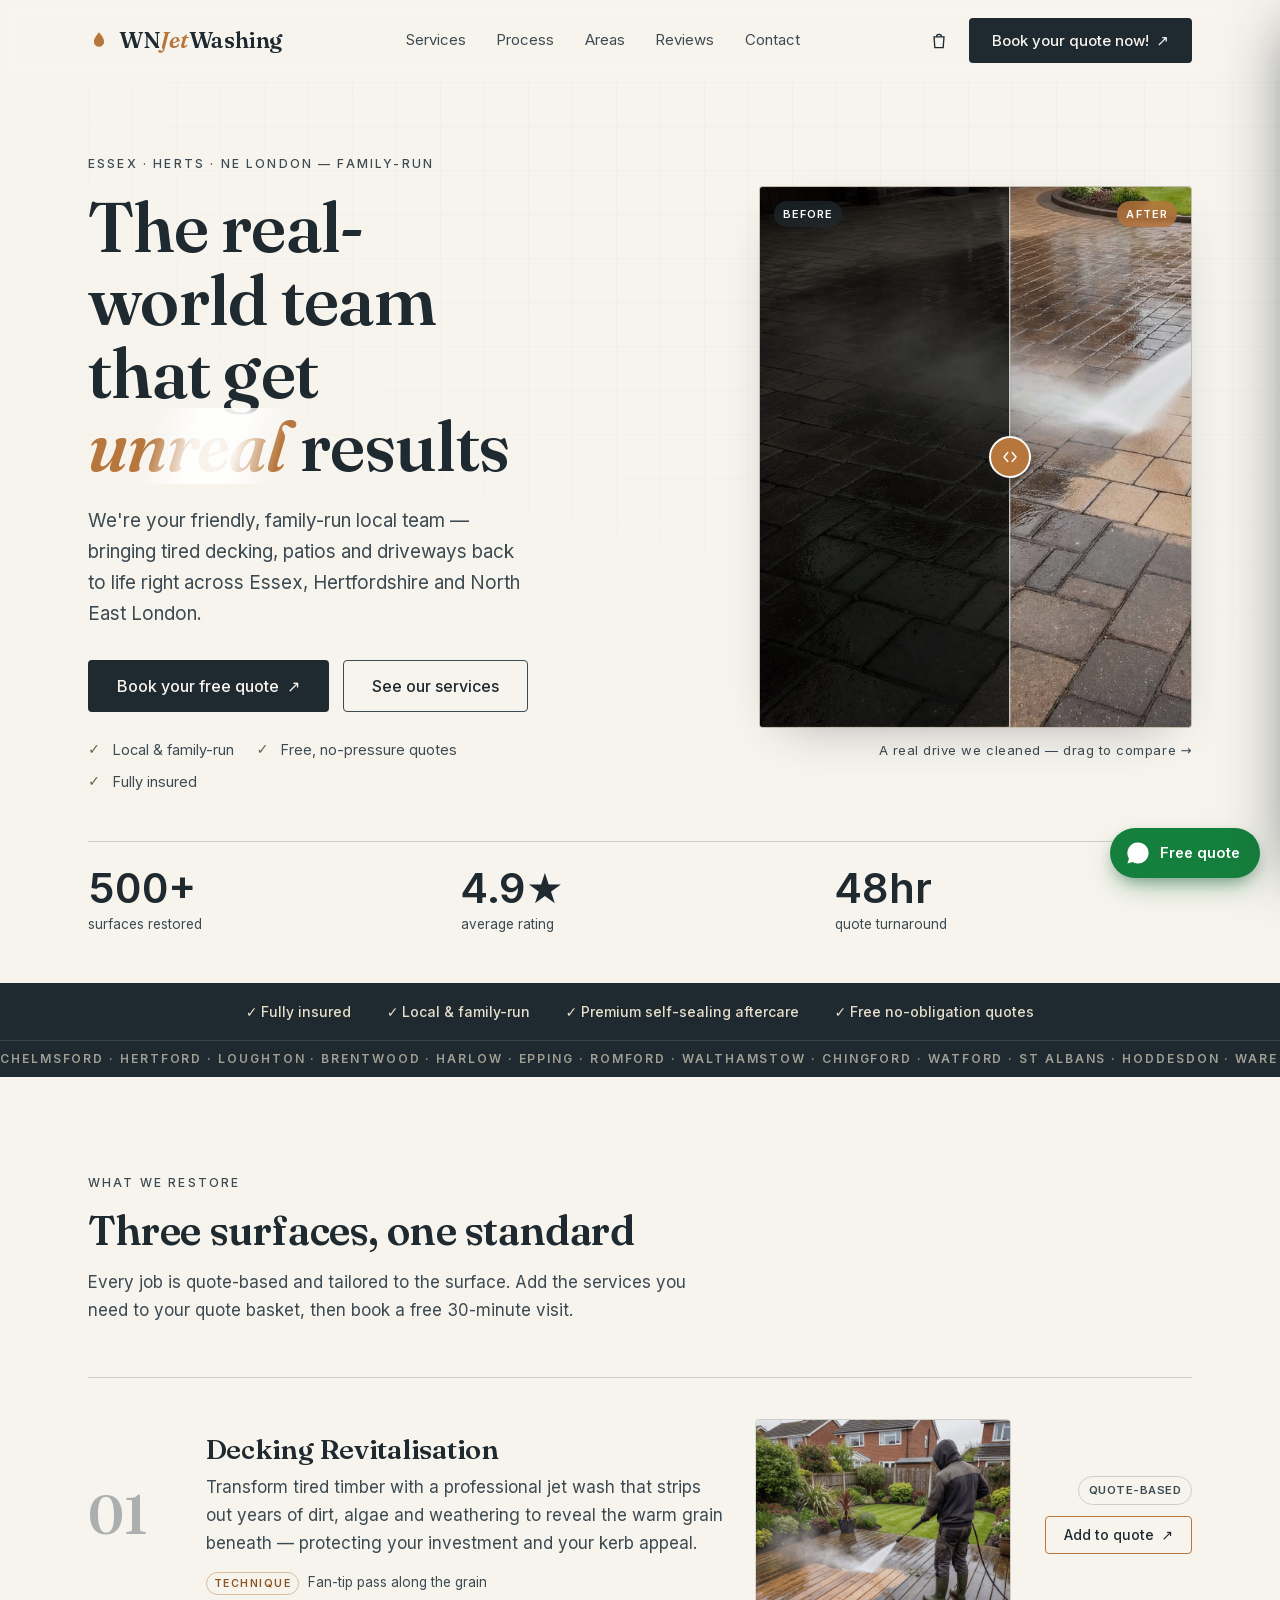
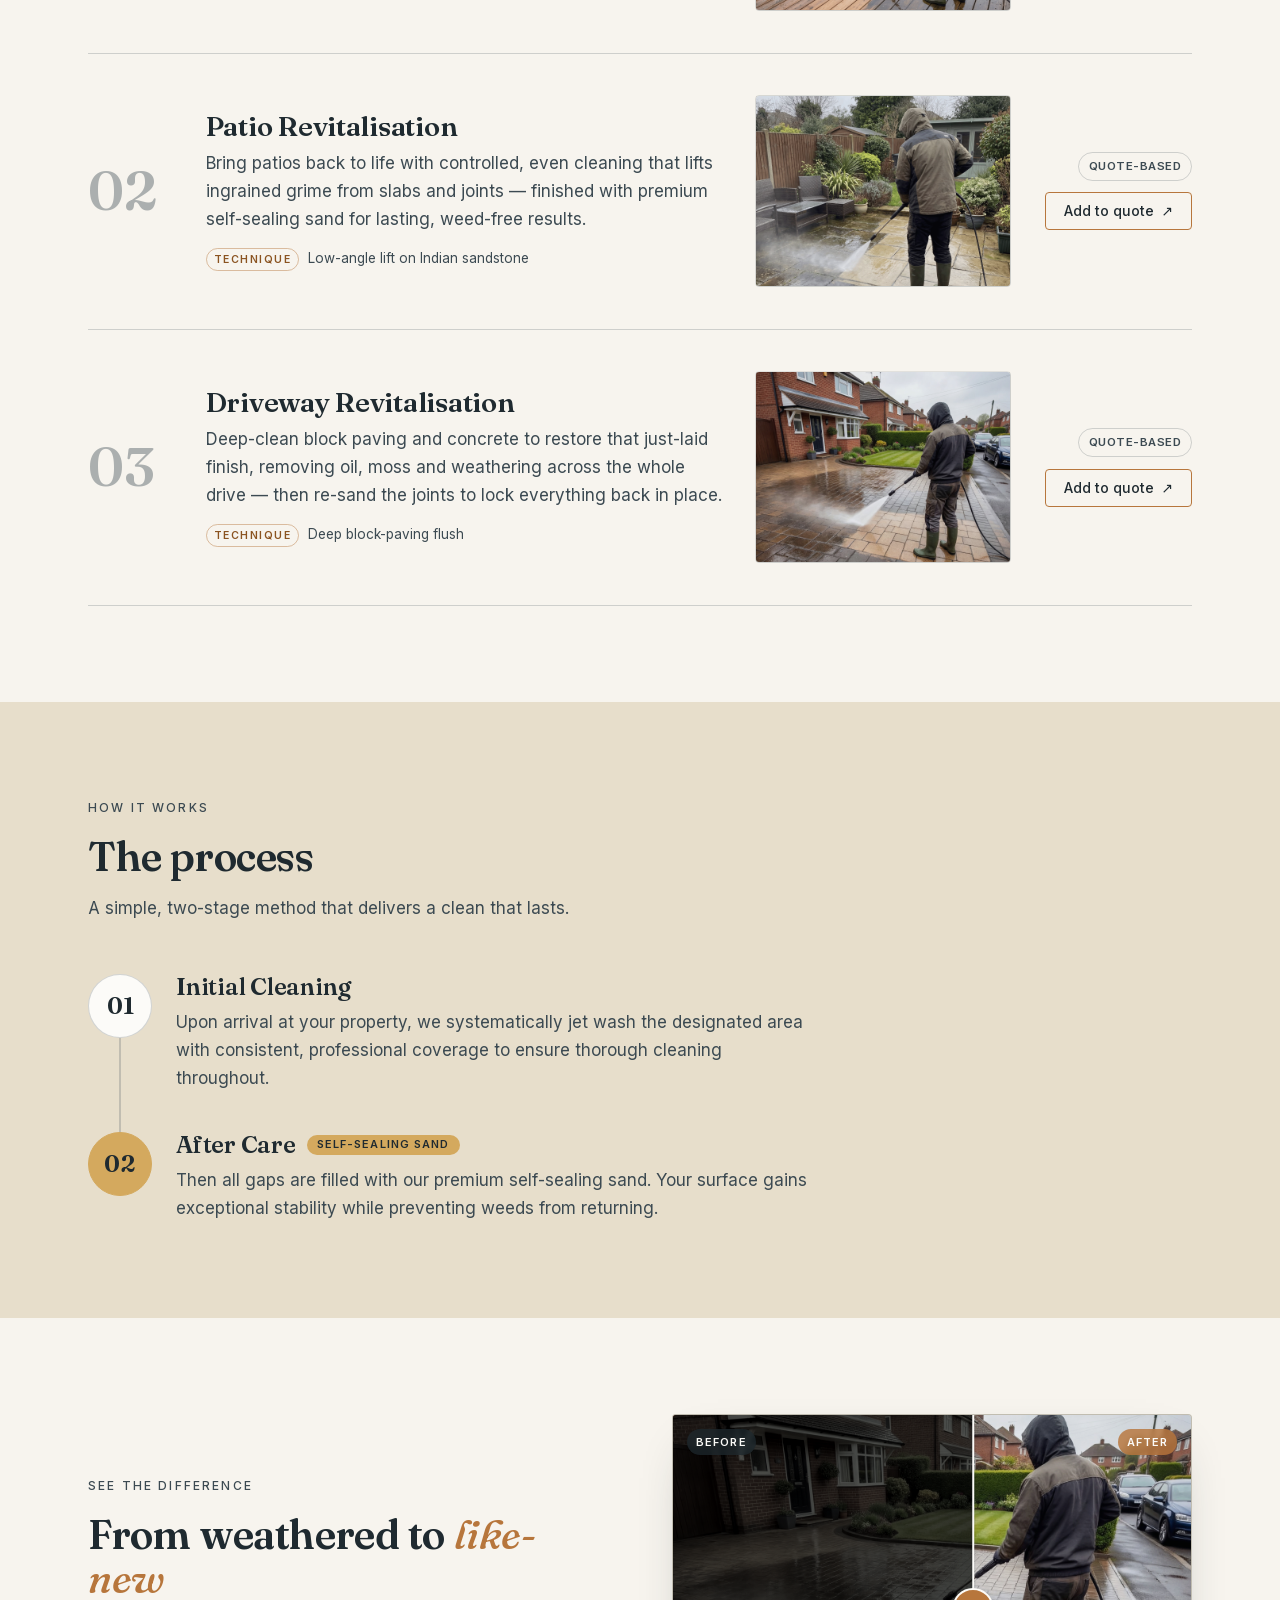
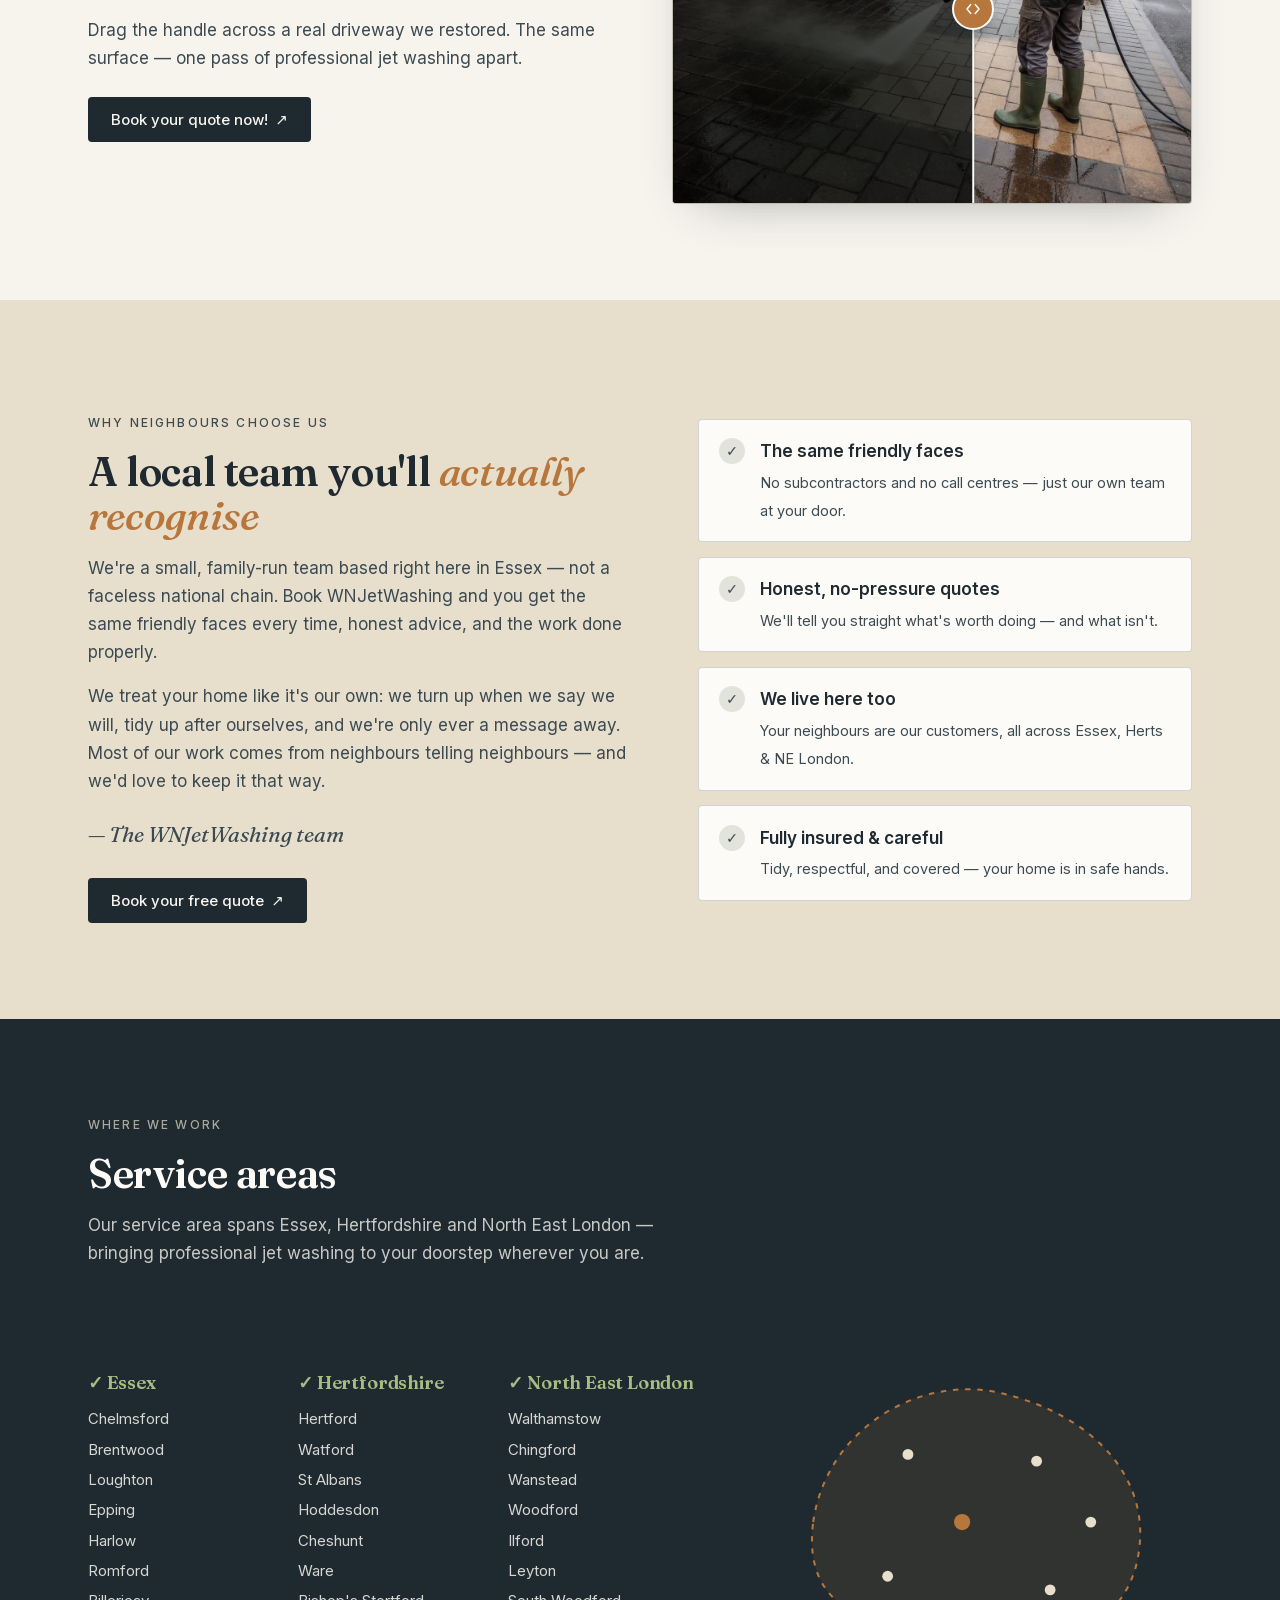
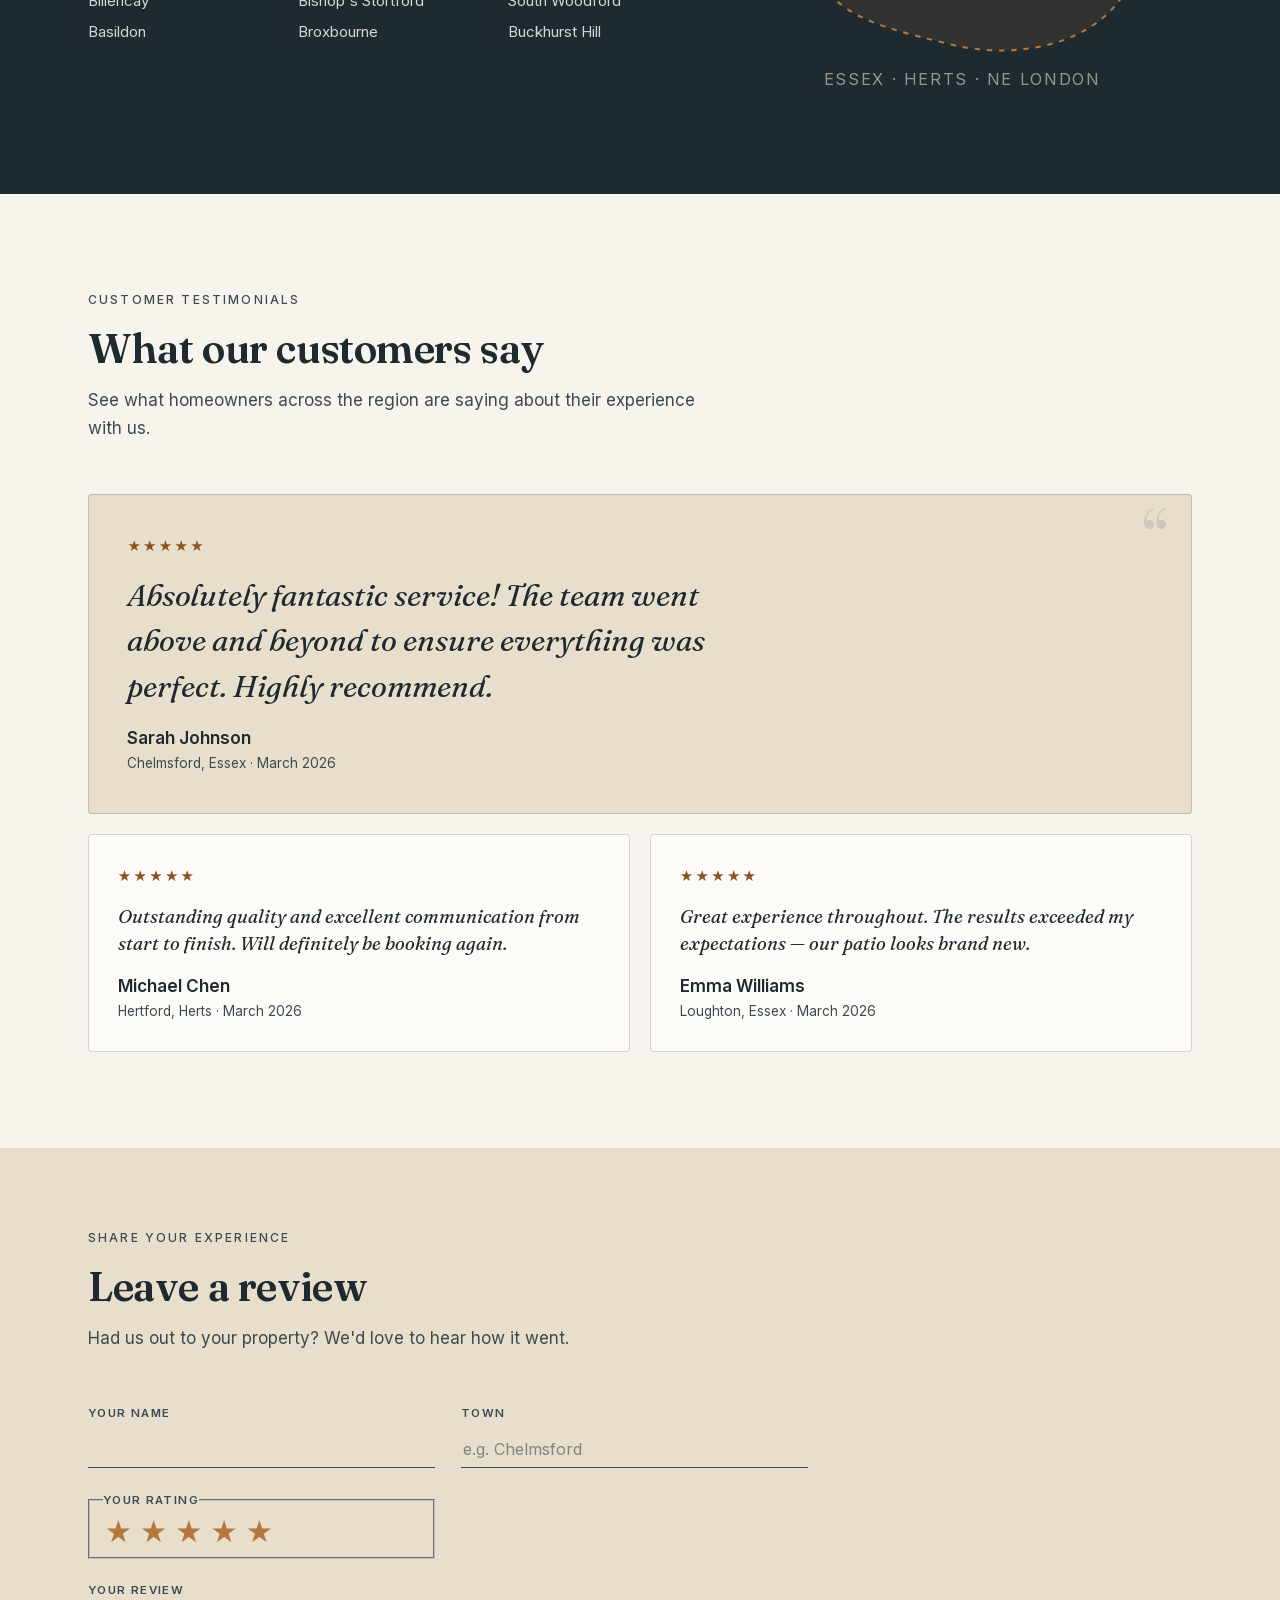
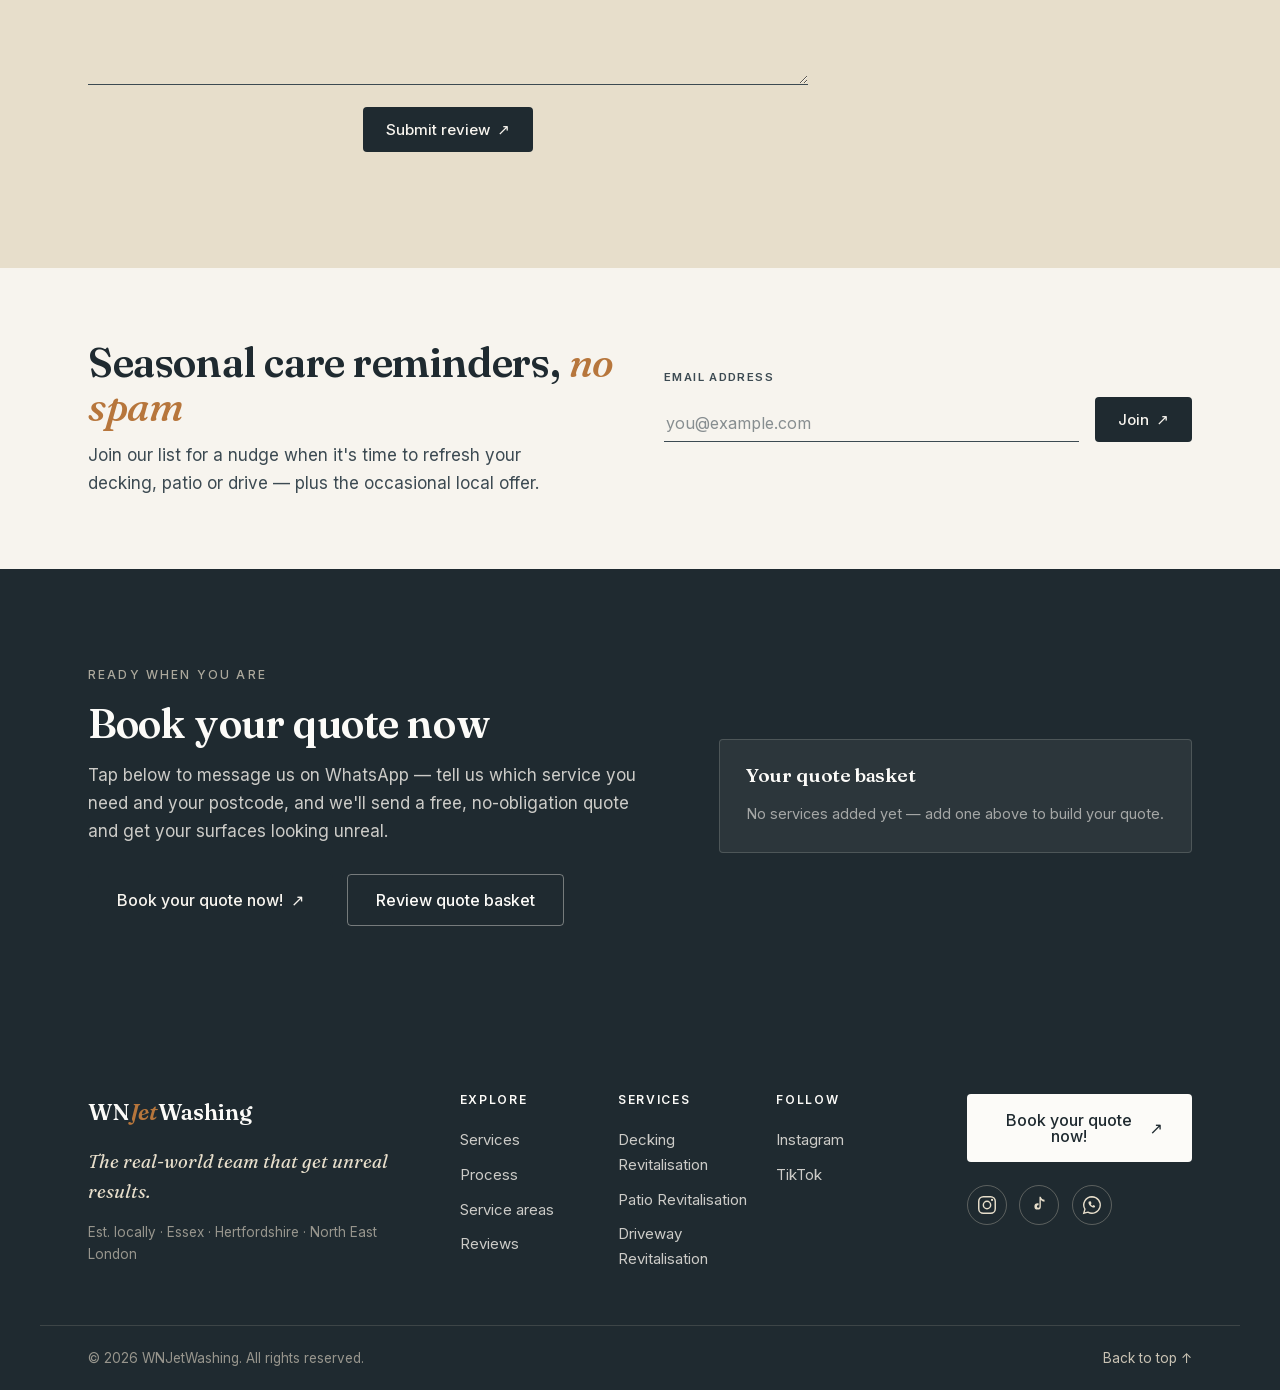
==== index.html @ c09e7b54 "WNJetWashing website — initial deploy Standalone static site: WhatsApp booking, real-photo before/af" ====
<!DOCTYPE html>
<html lang="en-GB">
<head>
  <meta charset="UTF-8" />
  <meta name="viewport" content="width=device-width, initial-scale=1" />
  <title>WNJetWashing — Professional Jet Washing in Essex, Herts &amp; NE London</title>
  <meta name="description" content="WNJetWashing — the real-world team that get unreal results. Professional decking, patio and driveway jet washing across Essex, Hertfordshire and North East London. Free quotes, fully insured." />
  <meta name="theme-color" content="#1F2A30" />
  <link rel="icon" href="assets/img/favicon.svg" type="image/svg+xml" />
  <link rel="icon" href="assets/img/favicon-32.png" sizes="32x32" type="image/png" />
  <link rel="apple-touch-icon" href="assets/img/apple-touch-icon.png" />
  <link rel="canonical" href="https://wnjetwashing.co.uk/" />

  <!-- Open Graph / sharing -->
  <meta property="og:type" content="business.business" />
  <meta property="og:title" content="WNJetWashing — Professional Jet Washing" />
  <meta property="og:description" content="The real-world team that get unreal results. Decking, patio &amp; driveway revitalisation across Essex, Herts &amp; NE London." />
  <meta property="og:locale" content="en_GB" />
  <meta property="og:url" content="https://wnjetwashing.co.uk/" />
  <meta property="og:image" content="https://wnjetwashing.co.uk/assets/img/og-cover.jpg" />
  <meta property="og:image:width" content="1200" />
  <meta property="og:image:height" content="630" />
  <meta name="twitter:card" content="summary_large_image" />
  <meta name="twitter:title" content="WNJetWashing — Professional Jet Washing" />
  <meta name="twitter:description" content="Decking, patio &amp; driveway revitalisation across Essex, Herts &amp; NE London. Free quotes, family-run." />
  <meta name="twitter:image" content="https://wnjetwashing.co.uk/assets/img/og-cover.jpg" />

  <!-- Fonts (self-hosted, no third-party runtime dependency) -->
  <link rel="preload" href="assets/fonts/fraunces-normal-340-600.woff2" as="font" type="font/woff2" crossorigin />
  <link rel="preload" href="assets/fonts/inter-normal-400.woff2" as="font" type="font/woff2" crossorigin />
  <link rel="stylesheet" href="assets/css/fonts.css" />
  <link rel="stylesheet" href="assets/css/styles.css" />

  <!-- Local business structured data -->
  <script type="application/ld+json">
  {
    "@context": "https://schema.org",
    "@type": "HomeAndConstructionBusiness",
    "name": "WNJetWashing",
    "description": "Family-run decking, patio and driveway jet washing across Essex, Hertfordshire and North East London.",
    "url": "https://wnjetwashing.co.uk/",
    "image": "https://wnjetwashing.co.uk/assets/img/og-cover.jpg",
    "telephone": "+447926999623",
    "priceRange": "Free quotes",
    "areaServed": ["Essex", "Hertfordshire", "North East London"],
    "slogan": "The real-world team that get unreal results.",
    "sameAs": [
      "https://www.instagram.com/wnjetwashing/",
      "https://www.tiktok.com/@wnjetwashing"
    ],
    "aggregateRating": { "@type": "AggregateRating", "ratingValue": "4.9", "reviewCount": "127" }
  }
  </script>
</head>
<body>
  <a class="skip-link" href="#main">Skip to content</a>

  <!-- ============================ MASTHEAD ============================ -->
  <header class="masthead" id="masthead" data-masthead>
    <div class="masthead__inner">
      <a class="wordmark" href="#top" aria-label="WNJetWashing home">
        <span class="wordmark__icon" aria-hidden="true">
          <svg viewBox="0 0 24 24" width="22" height="22"><path d="M12 2.5c3.2 4 5.6 7 5.6 10.2A5.6 5.6 0 0 1 6.4 12.7C6.4 9.5 8.8 6.5 12 2.5Z"/></svg>
        </span>
        <span class="wordmark__text">WN<em>Jet</em>Washing</span>
      </a>

      <nav class="masthead__nav" aria-label="Primary">
        <a href="#services">Services</a>
        <a href="#process">Process</a>
        <a href="#areas">Areas</a>
        <a href="#reviews">Reviews</a>
        <a href="#contact">Contact</a>
      </nav>

      <div class="masthead__actions">
        <button class="basket-btn" data-open-basket aria-label="Open quote basket" aria-haspopup="dialog">
          <svg viewBox="0 0 24 24" width="20" height="20" aria-hidden="true"><path d="M6 7h12l-1 13H7L6 7Z" fill="none" stroke="currentColor" stroke-width="1.6"/><path d="M9 7a3 3 0 0 1 6 0" fill="none" stroke="currentColor" stroke-width="1.6"/></svg>
          <span class="basket-btn__count" data-basket-count hidden>0</span>
        </button>
        <button class="btn btn--primary masthead__cta" data-book>Book your quote now! <span aria-hidden="true">↗</span></button>
        <button class="masthead__burger" data-burger aria-label="Toggle menu" aria-expanded="false">
          <span></span><span></span><span></span>
        </button>
      </div>
    </div>
    <div class="masthead__mobile" data-mobile-menu hidden>
      <a href="#services">Services</a>
      <a href="#process">Process</a>
      <a href="#areas">Areas</a>
      <a href="#reviews">Reviews</a>
      <a href="#contact">Contact</a>
      <button class="btn btn--primary" data-book>Book your quote now! <span aria-hidden="true">↗</span></button>
    </div>
  </header>

  <main id="main">
    <span id="top"></span>

    <!-- ============================ HERO ============================ -->
    <section class="hero" aria-labelledby="hero-h1">
      <div class="hero__grid-bg" aria-hidden="true"></div>
      <div class="container hero__inner">
        <div class="hero__copy">
          <p class="eyebrow">Essex · Herts · NE London — Family-run</p>
          <h1 class="hero__title" id="hero-h1">
            The real-world team<br />that get
            <span class="reveal-word" data-reveal-word role="img" aria-label="unreal">
              <span class="reveal-word__fill">unreal</span>
              <span class="reveal-word__streak" aria-hidden="true"></span>
            </span>
            results
          </h1>
          <p class="hero__lead">We're your friendly, family-run local team — bringing tired decking, patios and driveways back to life right across Essex, Hertfordshire and North East London.</p>
          <div class="hero__cta-row">
            <button class="btn btn--primary btn--lg" data-book>Book your free quote <span aria-hidden="true">↗</span></button>
            <button class="btn btn--ghost btn--lg" data-scroll="#services">See our services</button>
          </div>
          <ul class="ticks" aria-label="Why choose us">
            <li>Local &amp; family-run</li>
            <li>Free, no-pressure quotes</li>
            <li>Fully insured</li>
          </ul>
        </div>

        <!-- WOW DETAIL: draggable real-photo before/after of a drive we cleaned -->
        <div class="hero__specimen">
          <figure class="wipe wipe--photo wipe--hero" data-wipe aria-label="Before and after of a real driveway we jet washed — drag to compare">
            <div class="wipe__layer wipe__after">
              <picture>
                <source media="(max-width: 600px)" srcset="assets/img/brick-sm.jpg" />
                <img src="assets/img/brick.jpg" alt="Freshly jet-washed block-paving driveway, clean and bright" width="720" height="900" />
              </picture>
            </div>
            <div class="wipe__layer wipe__before" data-wipe-clip>
              <picture>
                <source media="(max-width: 600px)" srcset="assets/img/brick-sm.jpg" />
                <img src="assets/img/brick.jpg" alt="" aria-hidden="true" width="720" height="900" />
              </picture>
            </div>
            <span class="wipe__divider" data-wipe-divider aria-hidden="true"></span>
            <button class="wipe__handle" data-wipe-handle role="slider"
              aria-label="Drag to reveal the cleaned driveway" aria-valuemin="0" aria-valuemax="100" aria-valuenow="50" tabindex="0">
              <svg viewBox="0 0 24 24" width="18" height="18" aria-hidden="true"><path d="M9 6 4 12l5 6M15 6l5 6-5 6" fill="none" stroke="currentColor" stroke-width="2" stroke-linecap="round" stroke-linejoin="round"/></svg>
            </button>
            <span class="wipe__tag wipe__tag--before">Before</span>
            <span class="wipe__tag wipe__tag--after">After</span>
          </figure>
          <p class="hero__specimen-cap">A real drive we cleaned — drag to compare →</p>
        </div>
      </div>

      <!-- stat counters on a baseline rule -->
      <div class="container">
        <ul class="stats" data-stats>
          <li><span class="stats__num" data-count="500" data-suffix="+">0</span><span class="stats__label">surfaces restored</span></li>
          <li><span class="stats__num" data-count="4.9" data-decimals="1" data-suffix="★">0</span><span class="stats__label">average rating</span></li>
          <li><span class="stats__num" data-count="48" data-suffix="hr">0</span><span class="stats__label">quote turnaround</span></li>
        </ul>
      </div>

      <!-- the page's single ambient water motion -->
      <div class="droplets" aria-hidden="true"><i></i><i></i><i></i><i></i></div>
    </section>

    <!-- ============================ TRUST STRIP ============================ -->
    <section class="trust" aria-label="Credentials and coverage">
      <div class="container trust__ticks">
        <span>✓ Fully insured</span>
        <span>✓ Local &amp; family-run</span>
        <span>✓ Premium self-sealing aftercare</span>
        <span>✓ Free no-obligation quotes</span>
      </div>
      <div class="marquee" data-marquee aria-hidden="true">
        <div class="marquee__track">
          <span>Chelmsford · Hertford · Loughton · Brentwood · Harlow · Epping · Romford · Walthamstow · Chingford · Watford · St Albans · Hoddesdon · Ware · Cheshunt · Woodford · Ilford · </span>
          <span>Chelmsford · Hertford · Loughton · Brentwood · Harlow · Epping · Romford · Walthamstow · Chingford · Watford · St Albans · Hoddesdon · Ware · Cheshunt · Woodford · Ilford · </span>
        </div>
      </div>
    </section>

    <!-- ============================ SERVICES ============================ -->
    <section class="services" id="services" aria-labelledby="services-h2">
      <div class="container">
        <header class="section-head reveal" data-reveal>
          <p class="eyebrow">What we restore</p>
          <h2 class="section-title" id="services-h2">Three surfaces, one standard</h2>
          <p class="section-intro">Every job is quote-based and tailored to the surface. Add the services you need to your quote basket, then book a free 30-minute visit.</p>
        </header>

        <ul class="svc-list" data-svc-list>
          <li class="svc-row reveal" data-reveal data-service="decking">
            <div class="svc-row__index" aria-hidden="true">01</div>
            <div class="svc-row__body">
              <h3 class="svc-row__title">Decking Revitalisation</h3>
              <p class="svc-row__desc">Transform tired timber with a professional jet wash that strips out years of dirt, algae and weathering to reveal the warm grain beneath — protecting your investment and your kerb appeal.</p>
              <p class="svc-row__technique"><span>Technique</span> Fan-tip pass along the grain</p>
            </div>
            <div class="svc-row__media">
              <picture>
                <source media="(max-width: 600px)" srcset="assets/img/decking-sm.jpg" />
                <img src="assets/img/decking.jpg" alt="WNJetWashing cleaning a timber garden deck, water spray lifting grime to reveal clean wood" loading="lazy" width="1280" height="960" />
              </picture>
            </div>
            <div class="svc-row__action">
              <span class="pill">Quote-based</span>
              <button class="btn btn--add" data-add="Decking Revitalisation">Add to quote <span aria-hidden="true">↗</span></button>
            </div>
          </li>

          <li class="svc-row reveal" data-reveal data-service="patio">
            <div class="svc-row__index" aria-hidden="true">02</div>
            <div class="svc-row__body">
              <h3 class="svc-row__title">Patio Revitalisation</h3>
              <p class="svc-row__desc">Bring patios back to life with controlled, even cleaning that lifts ingrained grime from slabs and joints — finished with premium self-sealing sand for lasting, weed-free results.</p>
              <p class="svc-row__technique"><span>Technique</span> Low-angle lift on Indian sandstone</p>
            </div>
            <div class="svc-row__media">
              <picture>
                <source media="(max-width: 600px)" srcset="assets/img/patio-sm.jpg" />
                <img src="assets/img/patio.jpg" alt="WNJetWashing pressure washing a sandstone patio, a clean strip emerging beside the dirty stone" loading="lazy" width="1280" height="960" />
              </picture>
            </div>
            <div class="svc-row__action">
              <span class="pill">Quote-based</span>
              <button class="btn btn--add" data-add="Patio Revitalisation">Add to quote <span aria-hidden="true">↗</span></button>
            </div>
          </li>

          <li class="svc-row reveal" data-reveal data-service="driveway">
            <div class="svc-row__index" aria-hidden="true">03</div>
            <div class="svc-row__body">
              <h3 class="svc-row__title">Driveway Revitalisation</h3>
              <p class="svc-row__desc">Deep-clean block paving and concrete to restore that just-laid finish, removing oil, moss and weathering across the whole drive — then re-sand the joints to lock everything back in place.</p>
              <p class="svc-row__technique"><span>Technique</span> Deep block-paving flush</p>
            </div>
            <div class="svc-row__media">
              <picture>
                <source media="(max-width: 600px)" srcset="assets/img/driveway-sm.jpg" />
                <img src="assets/img/driveway.jpg" alt="WNJetWashing jet washing a block-paved driveway, a bright clean line appearing across the bricks" loading="lazy" width="1280" height="960" />
              </picture>
            </div>
            <div class="svc-row__action">
              <span class="pill">Quote-based</span>
              <button class="btn btn--add" data-add="Driveway Revitalisation">Add to quote <span aria-hidden="true">↗</span></button>
            </div>
          </li>
        </ul>
      </div>
    </section>

    <!-- ============================ PROCESS ============================ -->
    <section class="process" id="process" aria-labelledby="process-h2">
      <div class="container">
        <header class="section-head reveal" data-reveal>
          <p class="eyebrow">How it works</p>
          <h2 class="section-title" id="process-h2">The process</h2>
          <p class="section-intro">A simple, two-stage method that delivers a clean that lasts.</p>
        </header>
        <ol class="timeline" data-timeline>
          <li class="timeline__step reveal" data-reveal>
            <span class="timeline__index" aria-hidden="true">01</span>
            <div class="timeline__content">
              <h3>Initial Cleaning</h3>
              <p>Upon arrival at your property, we systematically jet wash the designated area with consistent, professional coverage to ensure thorough cleaning throughout.</p>
            </div>
          </li>
          <li class="timeline__step timeline__step--seal reveal" data-reveal>
            <span class="timeline__index" aria-hidden="true">02</span>
            <div class="timeline__content">
              <h3>After Care <span class="seal-badge">Self-sealing sand</span></h3>
              <p>Then all gaps are filled with our premium self-sealing sand. Your surface gains exceptional stability while preventing weeds from returning.</p>
            </div>
          </li>
          <span class="timeline__line" data-timeline-line aria-hidden="true"></span>
        </ol>
      </div>
    </section>

    <!-- ===================== BEFORE / AFTER FEATURE BAND ===================== -->
    <section class="feature" aria-labelledby="feature-h2">
      <div class="container feature__inner">
        <div class="feature__copy reveal" data-reveal>
          <p class="eyebrow">See the difference</p>
          <h2 class="section-title" id="feature-h2">From weathered to <em>like-new</em></h2>
          <p class="section-intro">Drag the handle across a real driveway we restored. The same surface — one pass of professional jet washing apart.</p>
          <button class="btn btn--primary" data-book>Book your quote now! <span aria-hidden="true">↗</span></button>
        </div>
        <figure class="wipe wipe--photo reveal" data-wipe data-reveal aria-label="Before and after of a real driveway clean">
          <div class="wipe__layer wipe__after">
            <img src="assets/img/driveway.jpg" alt="Restored block-paving driveway, clean and bright" loading="lazy" />
          </div>
          <div class="wipe__layer wipe__before" data-wipe-clip>
            <img src="assets/img/driveway.jpg" alt="" aria-hidden="true" loading="lazy" />
          </div>
          <span class="wipe__divider" data-wipe-divider aria-hidden="true"></span>
          <button class="wipe__handle" data-wipe-handle role="slider"
            aria-label="Drag to reveal the cleaned driveway" aria-valuemin="0" aria-valuemax="100" aria-valuenow="50" tabindex="0">
            <svg viewBox="0 0 24 24" width="18" height="18" aria-hidden="true"><path d="M9 6 4 12l5 6M15 6l5 6-5 6" fill="none" stroke="currentColor" stroke-width="2" stroke-linecap="round" stroke-linejoin="round"/></svg>
          </button>
          <span class="wipe__tag wipe__tag--before">Before</span>
          <span class="wipe__tag wipe__tag--after">After</span>
        </figure>
      </div>
    </section>

    <!-- ============================ LOCAL / ABOUT ============================ -->
    <section class="local" id="about" aria-labelledby="local-h2">
      <div class="container local__inner">
        <div class="local__copy reveal" data-reveal>
          <p class="eyebrow">Why neighbours choose us</p>
          <h2 class="section-title" id="local-h2">A local team you'll <em>actually recognise</em></h2>
          <p>We're a small, family-run team based right here in Essex — not a faceless national chain. Book WNJetWashing and you get the same friendly faces every time, honest advice, and the work done properly.</p>
          <p>We treat your home like it's our own: we turn up when we say we will, tidy up after ourselves, and we're only ever a message away. Most of our work comes from neighbours telling neighbours — and we'd love to keep it that way.</p>
          <p class="local__sign">— The WNJetWashing team</p>
          <button class="btn btn--primary" data-book>Book your free quote <span aria-hidden="true">↗</span></button>
        </div>
        <ul class="local__promises reveal" data-reveal>
          <li>
            <span class="local__ico" aria-hidden="true">✓</span>
            <div><strong>The same friendly faces</strong><span>No subcontractors and no call centres — just our own team at your door.</span></div>
          </li>
          <li>
            <span class="local__ico" aria-hidden="true">✓</span>
            <div><strong>Honest, no-pressure quotes</strong><span>We'll tell you straight what's worth doing — and what isn't.</span></div>
          </li>
          <li>
            <span class="local__ico" aria-hidden="true">✓</span>
            <div><strong>We live here too</strong><span>Your neighbours are our customers, all across Essex, Herts &amp; NE London.</span></div>
          </li>
          <li>
            <span class="local__ico" aria-hidden="true">✓</span>
            <div><strong>Fully insured &amp; careful</strong><span>Tidy, respectful, and covered — your home is in safe hands.</span></div>
          </li>
        </ul>
      </div>
    </section>

    <!-- ============================ SERVICE AREAS ============================ -->
    <section class="areas" id="areas" aria-labelledby="areas-h2">
      <div class="container">
        <header class="section-head reveal" data-reveal>
          <p class="eyebrow">Where we work</p>
          <h2 class="section-title" id="areas-h2">Service areas</h2>
          <p class="section-intro">Our service area spans Essex, Hertfordshire and North East London — bringing professional jet washing to your doorstep wherever you are.</p>
        </header>
        <div class="areas__grid">
          <div class="areas__cols">
            <div class="area-col reveal" data-reveal>
              <h3>✓ Essex</h3>
              <ul>
                <li>Chelmsford</li><li>Brentwood</li><li>Loughton</li><li>Epping</li>
                <li>Harlow</li><li>Romford</li><li>Billericay</li><li>Basildon</li>
              </ul>
            </div>
            <div class="area-col reveal" data-reveal>
              <h3>✓ Hertfordshire</h3>
              <ul>
                <li>Hertford</li><li>Watford</li><li>St Albans</li><li>Hoddesdon</li>
                <li>Cheshunt</li><li>Ware</li><li>Bishop's Stortford</li><li>Broxbourne</li>
              </ul>
            </div>
            <div class="area-col reveal" data-reveal>
              <h3>✓ North East London</h3>
              <ul>
                <li>Walthamstow</li><li>Chingford</li><li>Wanstead</li><li>Woodford</li>
                <li>Ilford</li><li>Leyton</li><li>South Woodford</li><li>Buckhurst Hill</li>
              </ul>
            </div>
          </div>
          <div class="areas__map reveal" data-reveal aria-hidden="true">
            <svg viewBox="0 0 320 280" class="coverage" role="presentation">
              <path class="coverage__region" d="M40 150 C50 80 120 40 180 55 C250 72 290 120 280 175 C270 235 200 255 140 240 C80 225 32 215 40 150 Z"/>
              <circle class="coverage__dot coverage__dot--hub" cx="150" cy="150" r="6"/>
              <circle class="coverage__dot" cx="205" cy="105" r="4"/>
              <circle class="coverage__dot" cx="110" cy="100" r="4"/>
              <circle class="coverage__dot" cx="95" cy="190" r="4"/>
              <circle class="coverage__dot" cx="215" cy="200" r="4"/>
              <circle class="coverage__dot" cx="245" cy="150" r="4"/>
              <text x="150" y="270" class="coverage__label" text-anchor="middle">Essex · Herts · NE London</text>
            </svg>
          </div>
        </div>
      </div>
    </section>

    <!-- ============================ TESTIMONIALS ============================ -->
    <section class="reviews" id="reviews" aria-labelledby="reviews-h2">
      <div class="container">
        <header class="section-head reveal" data-reveal>
          <p class="eyebrow">Customer testimonials</p>
          <h2 class="section-title" id="reviews-h2">What our customers say</h2>
          <p class="section-intro">See what homeowners across the region are saying about their experience with us.</p>
        </header>
        <div class="review-grid" data-review-grid>
          <figure class="review review--feature reveal" data-reveal>
            <span class="review__mark" aria-hidden="true">&ldquo;</span>
            <div class="stars" role="img" aria-label="5 out of 5 stars">★★★★★</div>
            <blockquote>Absolutely fantastic service! The team went above and beyond to ensure everything was perfect. Highly recommend.</blockquote>
            <figcaption><strong>Sarah Johnson</strong><span>Chelmsford, Essex · March 2026</span></figcaption>
          </figure>
          <figure class="review reveal" data-reveal>
            <div class="stars" role="img" aria-label="5 out of 5 stars">★★★★★</div>
            <blockquote>Outstanding quality and excellent communication from start to finish. Will definitely be booking again.</blockquote>
            <figcaption><strong>Michael Chen</strong><span>Hertford, Herts · March 2026</span></figcaption>
          </figure>
          <figure class="review reveal" data-reveal>
            <div class="stars" role="img" aria-label="5 out of 5 stars">★★★★★</div>
            <blockquote>Great experience throughout. The results exceeded my expectations — our patio looks brand new.</blockquote>
            <figcaption><strong>Emma Williams</strong><span>Loughton, Essex · March 2026</span></figcaption>
          </figure>
        </div>
      </div>
    </section>

    <!-- ===================== SHARE YOUR EXPERIENCE ===================== -->
    <section class="share" id="share" aria-labelledby="share-h2">
      <div class="container share__inner">
        <header class="section-head reveal" data-reveal>
          <p class="eyebrow">Share your experience</p>
          <h2 class="section-title" id="share-h2">Leave a review</h2>
          <p class="section-intro">Had us out to your property? We'd love to hear how it went.</p>
        </header>
        <form class="form review-form reveal" name="reviews" method="POST" data-netlify="true" netlify-honeypot="bot-field" data-reveal data-review-form novalidate>
          <input type="hidden" name="form-name" value="reviews" />
          <p class="visually-hidden" aria-hidden="true"><label>Leave this field empty <input name="bot-field" tabindex="-1" autocomplete="off" /></label></p>
          <div class="field">
            <label for="rv-name">Your name</label>
            <input id="rv-name" name="name" type="text" autocomplete="name" required />
          </div>
          <div class="field">
            <label for="rv-town">Town</label>
            <input id="rv-town" name="town" type="text" placeholder="e.g. Chelmsford" />
          </div>
          <fieldset class="field field--stars">
            <legend>Your rating</legend>
            <div class="star-input" data-star-input role="radiogroup" aria-label="Rating out of 5">
              <button type="button" role="radio" aria-checked="false" tabindex="-1" data-star="1" aria-label="1 star">★</button>
              <button type="button" role="radio" aria-checked="false" tabindex="-1" data-star="2" aria-label="2 stars">★</button>
              <button type="button" role="radio" aria-checked="false" tabindex="-1" data-star="3" aria-label="3 stars">★</button>
              <button type="button" role="radio" aria-checked="false" tabindex="-1" data-star="4" aria-label="4 stars">★</button>
              <button type="button" role="radio" aria-checked="true" tabindex="0" data-star="5" aria-label="5 stars">★</button>
            </div>
            <input type="hidden" name="rating" data-star-value value="5" />
          </fieldset>
          <div class="field field--wide">
            <label for="rv-msg">Your review</label>
            <textarea id="rv-msg" name="message" rows="3" required></textarea>
          </div>
          <div class="field field--wide form__submit">
            <button class="btn btn--primary" type="submit">Submit review <span aria-hidden="true">↗</span></button>
            <p class="form__note" data-review-note role="status" aria-live="polite"></p>
          </div>
        </form>
      </div>
    </section>

    <!-- ===================== NEWSLETTER / EMAIL CAPTURE ===================== -->
    <section class="newsletter" id="contact" aria-labelledby="news-h2">
      <div class="container newsletter__inner">
        <div class="newsletter__copy reveal" data-reveal>
          <h2 class="section-title" id="news-h2">Seasonal care reminders, <em>no spam</em></h2>
          <p>Join our list for a nudge when it's time to refresh your decking, patio or drive — plus the occasional local offer.</p>
        </div>
        <form class="form newsletter__form reveal" name="newsletter" method="POST" data-netlify="true" netlify-honeypot="bot-field" data-reveal data-newsletter novalidate>
          <input type="hidden" name="form-name" value="newsletter" />
          <p class="visually-hidden" aria-hidden="true"><label>Leave this field empty <input name="bot-field" tabindex="-1" autocomplete="off" /></label></p>
          <div class="field field--inline">
            <label for="nl-email">Email address</label>
            <input id="nl-email" name="email" type="email" autocomplete="email" placeholder="you@example.com" required />
            <button class="btn btn--primary" type="submit">Join <span aria-hidden="true">↗</span></button>
          </div>
          <p class="form__note" data-newsletter-note role="status" aria-live="polite"></p>
        </form>
      </div>
    </section>

    <!-- ===================== QUOTE SUMMARY + FINAL CTA ===================== -->
    <section class="final-cta" aria-labelledby="final-h2">
      <div class="container final-cta__inner">
        <div class="final-cta__copy">
          <p class="eyebrow">Ready when you are</p>
          <h2 class="section-title" id="final-h2">Book your quote now</h2>
          <p class="section-intro">Tap below to message us on WhatsApp — tell us which service you need and your postcode, and we'll send a free, no-obligation quote and get your surfaces looking unreal.</p>
          <div class="final-cta__row">
            <button class="btn btn--primary btn--lg" data-book>Book your quote now! <span aria-hidden="true">↗</span></button>
            <button class="btn btn--ghost btn--lg" data-open-basket>Review quote basket</button>
          </div>
        </div>
        <aside class="quote-summary" data-quote-summary aria-label="Your quote basket summary">
          <h3>Your quote basket</h3>
          <ul class="quote-summary__list" data-summary-list></ul>
          <p class="quote-summary__empty" data-summary-empty>No services added yet — add one above to build your quote.</p>
        </aside>
      </div>
    </section>
  </main>

  <!-- ============================ FOOTER ============================ -->
  <footer class="footer" aria-labelledby="footer-h2">
    <div class="container footer__inner">
      <div class="footer__brand">
        <a class="wordmark wordmark--light" href="#top"><span class="wordmark__text">WN<em>Jet</em>Washing</span></a>
        <p class="footer__tag">The real-world team that get unreal results.</p>
        <p class="footer__est">Est. locally · Essex · Hertfordshire · North East London</p>
      </div>
      <nav class="footer__nav" aria-label="Footer">
        <h2 id="footer-h2" class="visually-hidden">Site footer</h2>
        <div>
          <h3>Explore</h3>
          <a href="#services">Services</a>
          <a href="#process">Process</a>
          <a href="#areas">Service areas</a>
          <a href="#reviews">Reviews</a>
        </div>
        <div>
          <h3>Services</h3>
          <a href="#services">Decking Revitalisation</a>
          <a href="#services">Patio Revitalisation</a>
          <a href="#services">Driveway Revitalisation</a>
        </div>
        <div>
          <h3>Follow</h3>
          <a href="https://www.instagram.com/wnjetwashing/" target="_blank" rel="noopener">Instagram</a>
          <a href="https://www.tiktok.com/@wnjetwashing" target="_blank" rel="noopener">TikTok</a>
        </div>
      </nav>
      <div class="footer__cta">
        <button class="btn btn--light btn--lg" data-book>Book your quote now! <span aria-hidden="true">↗</span></button>
        <div class="footer__social">
          <a href="https://www.instagram.com/wnjetwashing/" target="_blank" rel="noopener" aria-label="WNJetWashing on Instagram">
            <svg viewBox="0 0 24 24" width="22" height="22" aria-hidden="true"><rect x="3" y="3" width="18" height="18" rx="5" fill="none" stroke="currentColor" stroke-width="1.6"/><circle cx="12" cy="12" r="4" fill="none" stroke="currentColor" stroke-width="1.6"/><circle cx="17.5" cy="6.5" r="1.2" fill="currentColor"/></svg>
          </a>
          <a href="https://www.tiktok.com/@wnjetwashing" target="_blank" rel="noopener" aria-label="WNJetWashing on TikTok">
            <svg viewBox="0 0 24 24" width="22" height="22" aria-hidden="true"><path d="M14 3v10.5a3.5 3.5 0 1 1-3.5-3.5c.4 0 .7 0 1 .1v2.2a1.4 1.4 0 1 0 1 1.3V3h1.5a4.5 4.5 0 0 0 4 3.4v2.1A6.5 6.5 0 0 1 14 6.6Z" fill="currentColor"/></svg>
          </a>
          <a href="#" data-book aria-label="Message WNJetWashing on WhatsApp">
            <svg viewBox="0 0 24 24" width="22" height="22" aria-hidden="true"><path d="M12 3a9 9 0 0 0-7.7 13.6L3 21l4.5-1.2A9 9 0 1 0 12 3Z" fill="none" stroke="currentColor" stroke-width="1.5"/><path d="M9 8.5c.2-.5.4-.5.7-.5h.5c.2 0 .4 0 .6.5l.6 1.4c.1.2 0 .4-.1.5l-.4.5c-.1.2-.2.3 0 .6.3.5.8 1 1.3 1.3.3.2.4.1.6 0l.5-.5c.1-.2.3-.2.5-.1l1.3.7c.2.1.3.3.3.5 0 .8-.7 1.4-1.4 1.4-1.2 0-3-.7-4.2-2-1-1-1.6-2.3-1.6-3.2 0-.6.2-1 .4-1.3Z" fill="currentColor"/></svg>
          </a>
        </div>
      </div>
    </div>
    <div class="footer__bar container">
      <p>© <span data-year>2026</span> WNJetWashing. All rights reserved.</p>
      <p><a href="#top">Back to top ↑</a></p>
    </div>
  </footer>

  <!-- ============================ QUOTE BASKET DRAWER ============================ -->
  <div class="drawer-scrim" data-scrim hidden></div>
  <aside class="drawer" data-drawer role="dialog" aria-modal="true" aria-label="Quote basket" aria-hidden="true">
    <header class="drawer__head">
      <h2>Your quote basket</h2>
      <button class="drawer__close" data-close-basket aria-label="Close quote basket">
        <svg viewBox="0 0 24 24" width="22" height="22" aria-hidden="true"><path d="M6 6l12 12M18 6 6 18" stroke="currentColor" stroke-width="1.8" stroke-linecap="round"/></svg>
      </button>
    </header>
    <div class="drawer__body" data-drawer-body>
      <ul class="drawer__list" data-drawer-list></ul>
      <div class="drawer__empty" data-drawer-empty>
        <span class="drawer__drop" aria-hidden="true">
          <svg viewBox="0 0 48 48" width="48" height="48"><path d="M24 7c6 8 10 13.5 10 18.5A10 10 0 0 1 14 25.5C14 20.5 18 15 24 7Z" fill="none" stroke="currentColor" stroke-width="1.6"/></svg>
        </span>
        <p>Your quote basket is empty —<br />add a service to request your quote.</p>
        <button class="btn btn--ghost" data-close-basket data-scroll="#services">Browse services</button>
      </div>
    </div>
    <footer class="drawer__foot">
      <p class="drawer__note">Quote-based — no payment now. This opens WhatsApp with your chosen services ready to send.</p>
      <button class="btn btn--primary drawer__request" data-book data-drawer-request disabled>Request your quote on WhatsApp <span aria-hidden="true">↗</span></button>
    </footer>
  </aside>

  <!-- floating WhatsApp quick-contact -->
  <button class="wa-float" data-book aria-label="Message WNJetWashing on WhatsApp for a free quote">
    <svg viewBox="0 0 32 32" width="26" height="26" aria-hidden="true"><path d="M16 3a13 13 0 0 0-11.1 19.8L3 29l6.4-1.8A13 13 0 1 0 16 3Z" fill="currentColor"/><path d="M11.6 9.7c.3-.7.6-.7 1-.7h.8c.3 0 .6.1.9.7l.8 2c.1.3 0 .5-.1.7l-.6.7c-.2.2-.3.4-.1.8.5.8 1.3 1.6 2.2 2.1.4.2.6.2.8 0l.7-.8c.2-.2.4-.3.7-.2l1.9 1c.3.1.4.4.4.7 0 1.2-1 2-2.1 2-1.8 0-4.3-1-6.1-2.9-1.5-1.5-2.4-3.3-2.4-4.7 0-.8.3-1.5.6-1.9Z" fill="#fff"/></svg>
    <span class="wa-float__label">Free quote</span>
  </button>

  <!-- toast -->
  <div class="toast" data-toast role="status" aria-live="polite" hidden></div>
  <!-- flying droplet for add-to-quote -->
  <span class="fly-drop" data-fly-drop aria-hidden="true"></span>

  <script src="assets/js/app.js" defer></script>
</body>
</html>
---- assets/css/fonts.css ----
/* Fraunces italic 400-600 (latin) */
@font-face {
  font-family: 'Fraunces';
  font-style: italic;
  font-weight: 400 600;
  font-display: swap;
  src: url(../fonts/fraunces-italic-400-600.woff2) format('woff2');
  unicode-range: U+0000-00FF, U+0131, U+0152-0153, U+02BB-02BC, U+02C6, U+02DA, U+02DC, U+0304, U+0308, U+0329, U+2000-206F, U+20AC, U+2122, U+2191, U+2193, U+2212, U+2215, U+FEFF, U+FFFD;
}

/* Fraunces normal 340-600 (latin) */
@font-face {
  font-family: 'Fraunces';
  font-style: normal;
  font-weight: 340 600;
  font-display: swap;
  src: url(../fonts/fraunces-normal-340-600.woff2) format('woff2');
  unicode-range: U+0000-00FF, U+0131, U+0152-0153, U+02BB-02BC, U+02C6, U+02DA, U+02DC, U+0304, U+0308, U+0329, U+2000-206F, U+20AC, U+2122, U+2191, U+2193, U+2212, U+2215, U+FEFF, U+FFFD;
}

/* Inter normal 400 (latin) */
@font-face {
  font-family: 'Inter';
  font-style: normal;
  font-weight: 400;
  font-display: swap;
  src: url(../fonts/inter-normal-400.woff2) format('woff2');
  unicode-range: U+0000-00FF, U+0131, U+0152-0153, U+02BB-02BC, U+02C6, U+02DA, U+02DC, U+0304, U+0308, U+0329, U+2000-206F, U+20AC, U+2122, U+2191, U+2193, U+2212, U+2215, U+FEFF, U+FFFD;
}

/* Inter normal 500 (latin) */
@font-face {
  font-family: 'Inter';
  font-style: normal;
  font-weight: 500;
  font-display: swap;
  src: url(../fonts/inter-normal-500.woff2) format('woff2');
  unicode-range: U+0000-00FF, U+0131, U+0152-0153, U+02BB-02BC, U+02C6, U+02DA, U+02DC, U+0304, U+0308, U+0329, U+2000-206F, U+20AC, U+2122, U+2191, U+2193, U+2212, U+2215, U+FEFF, U+FFFD;
}

/* Inter normal 600 (latin) */
@font-face {
  font-family: 'Inter';
  font-style: normal;
  font-weight: 600;
  font-display: swap;
  src: url(../fonts/inter-normal-600.woff2) format('woff2');
  unicode-range: U+0000-00FF, U+0131, U+0152-0153, U+02BB-02BC, U+02C6, U+02DA, U+02DC, U+0304, U+0308, U+0329, U+2000-206F, U+20AC, U+2122, U+2191, U+2193, U+2212, U+2215, U+FEFF, U+FFFD;
}
---- assets/css/styles.css ----
/* =========================================================================
   WNJetWashing — Editorial Trust
   Standalone static site. Palette sampled from the real action photos.
   ========================================================================= */

:root {
  /* Palette */
  --slate-ink: #1F2A30;
  --wet-stone: #3C4A52;
  --restored-timber: #B7763C;
  --timber-text: #8A5320; /* AA-safe timber for small text on light bgs (>=4.7:1) */
  --timber-soft: #c98b52;
  --sandstone-buff: #E7DECB;
  --paper: #F7F4EE;
  --spray-white: #FCFBF8;
  --moss-trust: #5E6E48;
  --sand-seal: #D4A95E;

  --hairline: rgba(60, 74, 82, 0.22);
  --shadow-soft: 0 18px 50px -28px rgba(31, 42, 48, 0.45);

  /* Type */
  --serif: 'Fraunces', Georgia, 'Times New Roman', serif;
  --sans: 'Inter', system-ui, -apple-system, 'Segoe UI', Roboto, sans-serif;

  /* Layout */
  --container: 1200px;
  --gutter: clamp(1.15rem, 4vw, 3rem);
  --radius: 4px;
  --ease: cubic-bezier(0.2, 0.7, 0.2, 1);
  --nav-h: 76px;
}

/* ---------------------------------------------------------------- reset */
*, *::before, *::after { box-sizing: border-box; }
* { margin: 0; }
html { scroll-behavior: smooth; -webkit-text-size-adjust: 100%; overflow-x: hidden; }
@media (prefers-reduced-motion: reduce) { html { scroll-behavior: auto; } }

body {
  font-family: var(--sans);
  font-size: 17px;
  line-height: 1.65;
  color: var(--wet-stone);
  background: var(--paper);
  -webkit-font-smoothing: antialiased;
  text-rendering: optimizeLegibility;
}

img, svg, picture { display: block; max-width: 100%; }
img { height: auto; }
a { color: var(--timber-text); text-decoration: none; }
button { font-family: inherit; cursor: pointer; }
::selection { background: var(--restored-timber); color: var(--spray-white); }

.container { width: 100%; max-width: var(--container); margin-inline: auto; padding-inline: var(--gutter); }

.visually-hidden, .skip-link:not(:focus) {
  position: absolute !important; width: 1px; height: 1px; padding: 0; margin: -1px;
  overflow: hidden; clip: rect(0 0 0 0); white-space: nowrap; border: 0;
}
.skip-link {
  position: fixed; top: 12px; left: 12px; z-index: 200;
  background: var(--slate-ink); color: var(--paper); padding: 10px 16px; border-radius: var(--radius);
}

:focus-visible { outline: 2px solid var(--restored-timber); outline-offset: 3px; border-radius: 2px; }

/* ---------------------------------------------------------------- type */
h1, h2, h3 { font-family: var(--serif); color: var(--slate-ink); font-weight: 600; line-height: 1.08; letter-spacing: -0.01em; font-optical-sizing: auto; }

.eyebrow {
  font-family: var(--sans); font-weight: 500; font-size: 12px; letter-spacing: 0.18em;
  text-transform: uppercase; color: var(--wet-stone); margin-bottom: 1rem;
}
.section-title { font-size: clamp(1.9rem, 4vw, 2.55rem); }
.section-title em { font-style: italic; color: var(--restored-timber); font-weight: 500; }
.section-intro { max-width: 56ch; margin-top: 1rem; color: var(--wet-stone); }
.section-head { margin-bottom: clamp(2rem, 5vw, 3.25rem); }

.pill {
  display: inline-block; font-family: var(--sans); font-size: 11.5px; font-weight: 600; letter-spacing: 0.04em;
  text-transform: uppercase; color: var(--wet-stone);
  border: 1px solid var(--hairline); padding: 4px 10px; border-radius: 999px; white-space: nowrap;
}

/* ---------------------------------------------------------------- buttons */
.btn {
  --btn-bg: var(--slate-ink); --btn-fg: var(--paper);
  position: relative; display: inline-flex; align-items: center; gap: 0.5em;
  font-family: var(--sans); font-weight: 500; font-size: 15px; line-height: 1;
  padding: 14px 22px; border: 1px solid transparent; border-radius: var(--radius);
  background: var(--btn-bg); color: var(--btn-fg); overflow: hidden;
  transition: transform 0.12s var(--ease), color 0.3s var(--ease), border-color 0.3s var(--ease), background 0.3s var(--ease);
}
.btn span { position: relative; z-index: 1; }
.btn::before {
  content: ""; position: absolute; inset: 0; z-index: 0; background: var(--restored-timber);
  transform: scaleX(0); transform-origin: left; transition: transform 0.4s var(--ease);
}
.btn:hover::before { transform: scaleX(1); }
.btn:active { transform: scale(0.98); }
.btn--lg { padding: 17px 28px; font-size: 16px; }

.btn--primary { background: var(--slate-ink); color: var(--paper); }
.btn--primary:hover { color: var(--spray-white); }

.btn--ghost { background: transparent; color: var(--slate-ink); border-color: var(--wet-stone); }
.btn--ghost::before { background: var(--sandstone-buff); }
.btn--ghost:hover { color: var(--slate-ink); border-color: var(--slate-ink); }

.btn--light { background: var(--spray-white); color: var(--slate-ink); }
.btn--light:hover { color: var(--spray-white); }

.btn--add {
  background: transparent; color: var(--slate-ink); border-color: var(--restored-timber);
  font-size: 14px; padding: 11px 18px;
}
.btn--add:hover { color: var(--spray-white); }
.btn[disabled] { opacity: 0.45; cursor: not-allowed; }
.btn[disabled]::before { display: none; }

/* ---------------------------------------------------------------- masthead */
.masthead {
  position: sticky; top: 0; z-index: 90;
  background: color-mix(in srgb, var(--paper) 88%, transparent);
  backdrop-filter: blur(10px); -webkit-backdrop-filter: blur(10px);
  border-bottom: 1px solid transparent; transition: border-color 0.3s var(--ease), background 0.3s var(--ease);
}
.masthead.is-stuck { border-bottom-color: var(--hairline); background: color-mix(in srgb, var(--paper) 95%, transparent); }
.masthead__inner {
  max-width: var(--container); margin-inline: auto; padding: 18px var(--gutter);
  display: flex; align-items: center; justify-content: space-between; gap: 1.5rem;
  transition: padding 0.3s var(--ease);
}
.masthead.is-stuck .masthead__inner { padding-top: 12px; padding-bottom: 12px; }

.wordmark { display: inline-flex; align-items: center; gap: 0.55rem; color: var(--slate-ink); }
.wordmark__icon { color: var(--restored-timber); display: inline-flex; }
.wordmark__icon svg path { fill: currentColor; }
.wordmark__text { font-family: var(--serif); font-weight: 600; font-size: 1.4rem; letter-spacing: -0.01em; }
.wordmark__text em { font-style: italic; color: var(--restored-timber); }

.masthead__nav { display: flex; gap: 1.9rem; }
.masthead__nav a {
  font-family: var(--sans); font-size: 15px; color: var(--wet-stone); position: relative; padding: 4px 0;
}
.masthead__nav a::after {
  content: ""; position: absolute; left: 0; bottom: -2px; height: 1.5px; width: 100%;
  background: var(--restored-timber); transform: scaleX(0); transform-origin: left; transition: transform 0.3s var(--ease);
}
.masthead__nav a:hover { color: var(--slate-ink); }
.masthead__nav a:hover::after { transform: scaleX(1); }

.masthead__actions { display: flex; align-items: center; gap: 0.85rem; }
.basket-btn { position: relative; background: none; border: 0; color: var(--slate-ink); padding: 6px; line-height: 0; }
.basket-btn__count {
  position: absolute; top: -3px; right: -3px; min-width: 18px; height: 18px; padding: 0 4px;
  background: var(--restored-timber); color: #fff; border-radius: 999px;
  font-family: var(--sans); font-size: 11px; font-weight: 600; line-height: 18px; text-align: center;
}
.basket-btn__count.bump { animation: badgeBump 0.4s var(--ease); }
@keyframes badgeBump { 0%,100% { transform: scale(1);} 45% { transform: scale(1.28);} }

.masthead__burger { display: none; flex-direction: column; gap: 4px; background: none; border: 0; padding: 6px; }
.masthead__burger span { width: 22px; height: 2px; background: var(--slate-ink); transition: transform 0.3s var(--ease), opacity 0.3s; }
.masthead__burger[aria-expanded="true"] span:nth-child(1) { transform: translateY(6px) rotate(45deg); }
.masthead__burger[aria-expanded="true"] span:nth-child(2) { opacity: 0; }
.masthead__burger[aria-expanded="true"] span:nth-child(3) { transform: translateY(-6px) rotate(-45deg); }

.masthead__mobile { display: none; flex-direction: column; gap: 0.25rem; padding: 0.5rem var(--gutter) 1.5rem; border-top: 1px solid var(--hairline); }
.masthead__mobile a { padding: 12px 0; color: var(--slate-ink); font-size: 17px; border-bottom: 1px solid var(--hairline); }
.masthead__mobile .btn { margin-top: 1rem; justify-content: center; }

/* ---------------------------------------------------------------- hero */
.hero { position: relative; padding: clamp(2.5rem, 6vw, 4.5rem) 0 clamp(2rem, 4vw, 3rem); overflow: hidden; }
.hero__grid-bg {
  position: absolute; inset: 0; pointer-events: none; opacity: 0.5;
  background-image: linear-gradient(var(--hairline) 1px, transparent 1px), linear-gradient(90deg, var(--hairline) 1px, transparent 1px);
  background-size: 44px 44px; mask-image: radial-gradient(120% 100% at 70% 0%, #000 35%, transparent 78%);
          -webkit-mask-image: radial-gradient(120% 100% at 70% 0%, #000 35%, transparent 78%);
  opacity: 0.12;
}
.hero__inner {
  position: relative; display: grid; grid-template-columns: 7fr 5fr; gap: clamp(1.5rem, 5vw, 4rem); align-items: center;
}
.hero__copy { max-width: 40ch; }
.hero__title { font-size: clamp(2.6rem, 6vw, 4.4rem); line-height: 1.04; margin-bottom: 1.4rem; }
.hero__lead { font-size: 1.18rem; color: var(--wet-stone); margin-bottom: 1.9rem; }
.hero__cta-row { display: flex; flex-wrap: wrap; gap: 0.85rem; margin-bottom: 1.6rem; }

/* the pressure-wash reveal word */
.reveal-word { position: relative; display: inline-block; font-style: italic; color: var(--restored-timber); cursor: pointer; }
.reveal-word__fill { position: relative; }
.reveal-word__streak {
  position: absolute; inset: -2% -6%; background:
    linear-gradient(105deg, transparent 38%, color-mix(in srgb, var(--spray-white) 92%, transparent) 46%, color-mix(in srgb, var(--spray-white) 92%, transparent) 54%, transparent 62%);
  background-size: 240% 100%; background-position: 130% 0; pointer-events: none; mix-blend-mode: screen;
}
.reveal-word.is-washing .reveal-word__fill { animation: washReveal 1.2s var(--ease) both; }
.reveal-word.is-washing .reveal-word__streak { animation: washStreak 1.2s var(--ease) both; }
@keyframes washReveal {
  0% { color: var(--wet-stone); filter: blur(0.4px) saturate(0.2); }
  100% { color: var(--restored-timber); filter: none; }
}
@keyframes washStreak { 0% { background-position: 130% 0; } 100% { background-position: -130% 0; } }

.ticks { list-style: none; padding: 0; display: flex; flex-wrap: wrap; gap: 0.5rem 1.4rem; }
.ticks li { position: relative; padding-left: 1.5rem; font-size: 14.5px; color: var(--wet-stone); }
.ticks li::before {
  content: "✓"; position: absolute; left: 0; top: -1px; color: var(--moss-trust); font-weight: 700;
}

/* specimen slab */
.hero__specimen { display: flex; flex-direction: column; gap: 0.75rem; }
.hero__specimen-cap { font-size: 13px; letter-spacing: 0.04em; color: var(--wet-stone); text-align: right; }

/* ---- wipe slider (shared) ---- */
.wipe {
  position: relative; aspect-ratio: 4 / 5; border-radius: var(--radius); overflow: hidden;
  border: 1px solid var(--hairline); box-shadow: var(--shadow-soft); user-select: none; touch-action: pan-y;
  background: var(--sandstone-buff); --pos: 50%;
}
.wipe--photo { aspect-ratio: 4 / 3; }
.wipe--hero { aspect-ratio: 4 / 5; }
.wipe__layer { position: absolute; inset: 0; }
.wipe__layer img { width: 100%; height: 100%; object-fit: cover; }
.wipe__layer picture { display: block; width: 100%; height: 100%; }
/* uniform Slate-Ink grade so photos read as one set */
.wipe--photo .wipe__after::after, .svc-row__media::after {
  content: ""; position: absolute; inset: 0; background: var(--slate-ink); opacity: 0.08; pointer-events: none;
}
.wipe__before { clip-path: inset(0 calc(100% - var(--pos)) 0 0); }
/* the "before" side: a real photo, graded to look genuinely weathered/grimy */
.wipe--photo .wipe__before img { filter: grayscale(0.55) brightness(0.55) contrast(1.08) saturate(0.7); }
.wipe--photo .wipe__before::after {
  content: ""; position: absolute; inset: 0; pointer-events: none; mix-blend-mode: multiply;
  background:
    radial-gradient(60% 55% at 25% 75%, rgba(38,52,34,0.55), transparent 60%),
    radial-gradient(50% 45% at 78% 35%, rgba(30,40,30,0.5), transparent 60%),
    linear-gradient(160deg, rgba(54,60,44,0.45), rgba(28,32,26,0.6));
}
.wipe__divider { position: absolute; top: 0; bottom: 0; left: var(--pos); width: 1.5px; background: var(--spray-white); transform: translateX(-50%); box-shadow: 0 0 0 1px rgba(31,42,48,0.15); }
.wipe__handle {
  position: absolute; top: 50%; left: var(--pos); transform: translate(-50%, -50%);
  width: 42px; height: 42px; border-radius: 999px; border: 2px solid var(--spray-white);
  background: var(--restored-timber); color: var(--spray-white);
  display: grid; place-items: center; box-shadow: 0 6px 18px -6px rgba(31,42,48,0.6); z-index: 3;
}
.wipe__tag {
  position: absolute; top: 14px; font-family: var(--sans); font-size: 11px; font-weight: 600; letter-spacing: 0.1em;
  text-transform: uppercase; padding: 4px 9px; border-radius: 999px; color: var(--spray-white);
  background: color-mix(in srgb, var(--slate-ink) 72%, transparent); backdrop-filter: blur(2px);
}
.wipe__tag--before { left: 14px; }
.wipe__tag--after { right: 14px; background: color-mix(in srgb, var(--restored-timber) 82%, transparent); }
.wipe__ripple { position: absolute; width: 8px; height: 8px; border-radius: 999px; border: 1.5px solid var(--spray-white); transform: translate(-50%,-50%); pointer-events: none; z-index: 2; animation: ripple 0.6s var(--ease) forwards; }
@keyframes ripple { from { width: 6px; height: 6px; opacity: 0.9; } to { width: 60px; height: 60px; opacity: 0; } }

/* ---- stats ---- */
.stats {
  list-style: none; padding: 1.6rem 0 0; margin-top: clamp(2rem, 5vw, 3rem); border-top: 1px solid var(--hairline);
  display: grid; grid-template-columns: repeat(3, 1fr); gap: 1rem;
}
.stats li { display: flex; flex-direction: column; gap: 0.2rem; }
.stats__num { font-family: var(--sans); font-weight: 600; font-size: clamp(1.9rem, 4vw, 2.6rem); color: var(--slate-ink); font-variant-numeric: tabular-nums; line-height: 1; }
.stats__label { font-size: 13.5px; color: var(--wet-stone); }

/* ---- droplets ---- */
.droplets { position: absolute; inset: 0; pointer-events: none; z-index: 0; }
.droplets i {
  position: absolute; top: -10px; width: 6px; height: 10px; border-radius: 0 100% 100% 100% / 0 60% 100% 100%;
  background: linear-gradient(var(--timber-soft), var(--restored-timber)); opacity: 0; transform: rotate(45deg);
}
.droplets i:nth-child(1) { left: 14%; animation: drop 7s 0.2s infinite; }
.droplets i:nth-child(2) { left: 33%; animation: drop 8.5s 2.1s infinite; }
.droplets i:nth-child(3) { left: 61%; animation: drop 6.4s 1.2s infinite; }
.droplets i:nth-child(4) { left: 82%; animation: drop 9s 3.4s infinite; }
@keyframes drop {
  0% { transform: translateY(0) rotate(45deg); opacity: 0; }
  8% { opacity: 0.55; }
  60% { opacity: 0.4; }
  72% { transform: translateY(60vh) rotate(45deg); opacity: 0; }
  100% { opacity: 0; }
}

/* ---------------------------------------------------------------- trust strip */
.trust { background: var(--slate-ink); color: var(--sandstone-buff); }
.trust__ticks {
  display: flex; flex-wrap: wrap; justify-content: center; gap: 0.6rem 2.2rem;
  padding-block: 1.05rem; font-size: 14px; font-weight: 500;
}
.trust__ticks span { color: var(--sandstone-buff); }
.marquee { overflow: hidden; border-top: 1px solid rgba(231,222,203,0.15); }
.marquee__track { display: flex; width: max-content; animation: marquee 38s linear infinite; }
.marquee__track span {
  white-space: nowrap; padding: 0.5rem 0; font-family: var(--sans); font-weight: 600; font-size: 12px;
  letter-spacing: 0.16em; text-transform: uppercase; color: rgba(231,222,203,0.65);
}
@keyframes marquee { to { transform: translateX(-50%); } }

/* ---------------------------------------------------------------- services */
.services { padding: clamp(3.5rem, 8vw, 6rem) 0; }
.svc-list { list-style: none; padding: 0; border-top: 1px solid var(--hairline); }
.svc-row {
  position: relative; display: grid; grid-template-columns: auto minmax(0, 1fr) clamp(180px, 20vw, 280px) auto; align-items: center;
  gap: clamp(1rem, 2.4vw, 2.2rem); padding: clamp(1.6rem, 3.5vw, 2.6rem) 0; border-bottom: 1px solid var(--hairline);
}
.svc-row__index { font-family: var(--serif); font-weight: 600; font-size: clamp(2rem, 5vw, 3.4rem); color: var(--wet-stone); opacity: 0.4; transition: color 0.4s var(--ease), opacity 0.4s var(--ease); line-height: 1; min-width: 1.6em; }
.svc-row:hover .svc-row__index, .svc-row.is-active .svc-row__index { color: var(--restored-timber); opacity: 1; }
.svc-row__title { font-size: clamp(1.35rem, 2.4vw, 1.7rem); margin-bottom: 0.5rem; }
.svc-row__desc { max-width: 52ch; color: var(--wet-stone); }
.svc-row__technique { margin-top: 0.85rem; font-size: 13.5px; color: var(--wet-stone); display: inline-flex; align-items: baseline; gap: 0.55rem; }
.svc-row__technique span {
  font-size: 10.5px; font-weight: 600; letter-spacing: 0.14em; text-transform: uppercase; color: var(--timber-text);
  border: 1px solid color-mix(in srgb, var(--restored-timber) 45%, transparent); padding: 2px 7px; border-radius: 999px;
}
.svc-row__media {
  position: relative; width: 100%; aspect-ratio: 4 / 3; border-radius: var(--radius);
  overflow: hidden; border: 1px solid var(--hairline);
  clip-path: inset(0 0 0 0); /* base */
}
.svc-row__media img { width: 100%; height: 100%; object-fit: cover; transition: transform 0.7s var(--ease); }
.svc-row:hover .svc-row__media img { transform: scale(1.05); }
.svc-row__media::after { z-index: 1; }
.svc-row__action { display: flex; flex-direction: column; align-items: flex-end; gap: 0.7rem; min-width: 150px; }

/* reveal-from-right for the media on scroll-in (mobile-safe: never hidden once revealed) */
@media (hover: hover) {
  .svc-row__media { clip-path: inset(0 0 0 100%); transition: clip-path 0.8s var(--ease); }
  .svc-row.in .svc-row__media, .svc-row:hover .svc-row__media { clip-path: inset(0 0 0 0); }
}

/* ---------------------------------------------------------------- process */
.process { padding: clamp(3.5rem, 8vw, 6rem) 0; background: var(--sandstone-buff); }
.timeline { position: relative; list-style: none; padding: 0; max-width: 760px; }
.timeline__step { position: relative; display: grid; grid-template-columns: auto 1fr; gap: 1.5rem; padding-bottom: 2.5rem; }
.timeline__step:last-of-type { padding-bottom: 0; }
.timeline__index {
  position: relative; z-index: 1; width: 64px; height: 64px; border-radius: 999px; display: grid; place-items: center;
  font-family: var(--serif); font-weight: 600; font-size: 1.5rem; color: var(--slate-ink);
  background: var(--spray-white); border: 1px solid var(--hairline);
}
.timeline__step--seal.in .timeline__index { background: var(--sand-seal); border-color: var(--sand-seal); color: var(--slate-ink); }
.timeline__content h3 { font-size: 1.5rem; margin-bottom: 0.5rem; display: flex; flex-wrap: wrap; align-items: center; gap: 0.7rem; }
.timeline__content p { max-width: 58ch; }
.seal-badge {
  font-family: var(--sans); font-size: 11px; font-weight: 600; letter-spacing: 0.1em; text-transform: uppercase;
  color: var(--slate-ink); background: var(--sand-seal); padding: 4px 10px; border-radius: 999px;
}
.timeline__line {
  position: absolute; left: 31px; top: 64px; bottom: 64px; width: 2px; background: var(--hairline);
}
.timeline__line::after { content: ""; position: absolute; inset: 0; background: var(--sand-seal); transform: scaleY(var(--fill, 0)); transform-origin: top; transition: transform 0.2s linear; }

/* ---------------------------------------------------------------- feature band */
.feature { padding: clamp(3.5rem, 8vw, 6rem) 0; }
.feature__inner { display: grid; grid-template-columns: 1fr 1fr; gap: clamp(2rem, 5vw, 4rem); align-items: center; }
.feature__copy .btn { margin-top: 1.6rem; }

/* ---------------------------------------------------------------- local / about */
.local { padding: clamp(3.5rem, 8vw, 6rem) 0; background: var(--sandstone-buff); }
.local__inner { display: grid; grid-template-columns: 1.05fr 0.95fr; gap: clamp(2rem, 5vw, 4rem); align-items: center; }
.local__copy p { margin-top: 1.05rem; max-width: 52ch; color: var(--wet-stone); }
.local__sign { font-family: var(--serif); font-style: italic; font-size: 1.35rem; color: var(--timber-text); margin-top: 1.4rem !important; }
.local__copy .btn { margin-top: 1.6rem; }
.local__promises { list-style: none; padding: 0; display: grid; gap: 0.9rem; }
.local__promises li {
  display: flex; gap: 0.95rem; align-items: flex-start;
  background: var(--spray-white); border: 1px solid var(--hairline); border-radius: var(--radius); padding: 1.1rem 1.25rem;
  transition: transform 0.3s var(--ease), box-shadow 0.3s var(--ease);
}
.local__promises li:hover { transform: translateY(-2px); box-shadow: var(--shadow-soft); }
.local__ico {
  flex: 0 0 auto; width: 26px; height: 26px; border-radius: 999px; display: grid; place-items: center;
  background: color-mix(in srgb, var(--moss-trust) 16%, transparent); color: var(--moss-trust);
  font-size: 14px; font-weight: 700; margin-top: 1px;
}
.local__promises strong { display: block; color: var(--slate-ink); font-weight: 600; margin-bottom: 0.15rem; }
.local__promises span { font-size: 14.5px; color: var(--wet-stone); }

/* ---------------------------------------------------------------- areas */
.areas { padding: clamp(3.5rem, 8vw, 6rem) 0; background: var(--slate-ink); color: var(--sandstone-buff); }
.areas .section-title, .areas .eyebrow { color: var(--spray-white); }
.areas .eyebrow { color: rgba(231,222,203,0.7); }
.areas .section-intro { color: rgba(247,244,238,0.78); }
.areas__grid { display: grid; grid-template-columns: 1.4fr 1fr; gap: clamp(2rem, 5vw, 4rem); align-items: center; }
.areas__cols { display: grid; grid-template-columns: repeat(3, 1fr); gap: 1.5rem; }
.area-col h3 { color: #a7bd83; font-size: 1.15rem; margin-bottom: 0.9rem; }
.area-col ul { list-style: none; padding: 0; display: flex; flex-direction: column; gap: 0.35rem; }
.area-col li { color: rgba(247,244,238,0.85); font-size: 15px; }
.coverage { width: 100%; height: auto; }
.coverage__region { fill: rgba(183,118,60,0.12); stroke: var(--restored-timber); stroke-width: 1.5; stroke-dasharray: 4 5; }
.coverage__dot { fill: var(--sandstone-buff); }
.coverage__dot--hub { fill: var(--restored-timber); }
.coverage__label { fill: rgba(231,222,203,0.6); font-family: var(--sans); font-size: 12px; letter-spacing: 0.1em; text-transform: uppercase; }

/* ---------------------------------------------------------------- reviews */
.reviews { padding: clamp(3.5rem, 8vw, 6rem) 0; }
.review-grid { display: grid; grid-template-columns: repeat(2, 1fr); gap: 1.25rem; }
.review {
  position: relative; background: var(--spray-white); border: 1px solid var(--hairline); border-radius: var(--radius);
  padding: 1.8rem; display: flex; flex-direction: column; gap: 0.9rem;
}
.review--feature { grid-column: span 2; background: var(--sandstone-buff); padding: 2.4rem; }
.review__mark { position: absolute; top: 0.4rem; right: 1.4rem; font-family: var(--serif); font-size: 5rem; color: rgba(31,42,48,0.12); line-height: 1; }
.stars { color: var(--timber-text); letter-spacing: 0.15em; font-size: 15px; }
.review blockquote { font-family: var(--serif); font-style: italic; font-size: 1.15rem; line-height: 1.5; color: var(--slate-ink); }
.review--feature blockquote { font-size: clamp(1.35rem, 3vw, 1.9rem); max-width: 30ch; }
.review figcaption { display: flex; flex-direction: column; }
.review figcaption strong { font-weight: 600; color: var(--slate-ink); }
.review figcaption span { font-size: 13.5px; color: var(--wet-stone); }

/* ---------------------------------------------------------------- forms */
.share { padding: clamp(3rem, 7vw, 5rem) 0; background: var(--sandstone-buff); }
.form { max-width: 720px; }
.review-form { display: grid; grid-template-columns: 1fr 1fr; gap: 1.4rem 1.6rem; }
.field { display: flex; flex-direction: column; gap: 0.5rem; }
.field--wide { grid-column: 1 / -1; }
.field label, .field legend {
  font-size: 11.5px; font-weight: 600; letter-spacing: 0.12em; text-transform: uppercase; color: var(--wet-stone); padding: 0;
}
.field input, .field textarea {
  font-family: var(--sans); font-size: 16px; color: var(--slate-ink); background: transparent;
  border: 0; border-bottom: 1.5px solid var(--wet-stone); padding: 8px 2px; transition: border-color 0.25s var(--ease);
}
.field input::placeholder, .field textarea::placeholder { color: color-mix(in srgb, var(--wet-stone) 60%, transparent); }
.field input:focus, .field textarea:focus { outline: none; border-bottom-color: var(--restored-timber); }
.field textarea { resize: vertical; }
.field--stars { gap: 0.6rem; }
.star-input { display: inline-flex; gap: 0.25rem; }
.star-input button {
  background: none; border: 0; font-size: 1.9rem; line-height: 1; color: color-mix(in srgb, var(--wet-stone) 35%, transparent);
  padding: 0 2px; transition: color 0.12s var(--ease), transform 0.12s var(--ease);
}
.star-input button.on { color: var(--restored-timber); }
.star-input button:hover { transform: translateY(-1px); }
.form__submit { display: flex; align-items: center; gap: 1.2rem; flex-wrap: wrap; }
.form__note { font-size: 14px; color: #4A5733; min-height: 1.2em; }
.form__note.is-error { color: #a0432e; }

/* newsletter */
.newsletter { padding: clamp(3rem, 7vw, 4.5rem) 0; }
.newsletter__inner { display: grid; grid-template-columns: 1fr 1fr; gap: clamp(1.5rem, 4vw, 3rem); align-items: center; }
.newsletter__copy p { margin-top: 0.8rem; max-width: 44ch; }
.field--inline { flex-direction: row; flex-wrap: wrap; align-items: flex-end; gap: 0.6rem 1rem; }
.field--inline label { width: 100%; }
.field--inline input { flex: 1 1 220px; }
.field--inline .btn { flex: 0 0 auto; }
.newsletter__form .form__note { margin-top: 0.7rem; }

/* ---------------------------------------------------------------- final cta */
.final-cta { padding: clamp(3.5rem, 8vw, 6rem) 0; background: var(--slate-ink); color: var(--paper); }
.final-cta .section-title, .final-cta .eyebrow { color: var(--spray-white); }
.final-cta .eyebrow { color: rgba(231,222,203,0.7); }
.final-cta .section-intro { color: rgba(247,244,238,0.8); }
.final-cta__inner { display: grid; grid-template-columns: 1.2fr 1fr; gap: clamp(2rem, 5vw, 4rem); align-items: center; }
.final-cta__row { display: flex; flex-wrap: wrap; gap: 0.85rem; margin-top: 1.8rem; }
.final-cta .btn--ghost { color: var(--spray-white); border-color: rgba(247,244,238,0.4); }
.final-cta .btn--ghost:hover { color: var(--slate-ink); }
.quote-summary { background: rgba(247,244,238,0.06); border: 1px solid rgba(247,244,238,0.16); border-radius: var(--radius); padding: 1.6rem; }
.quote-summary h3 { color: var(--spray-white); font-size: 1.2rem; margin-bottom: 1rem; }
.quote-summary__list { list-style: none; padding: 0; display: flex; flex-direction: column; gap: 0.5rem; }
.quote-summary__list li { display: flex; justify-content: space-between; gap: 1rem; color: var(--sandstone-buff); padding: 0.5rem 0; border-bottom: 1px solid rgba(247,244,238,0.12); font-size: 15px; }
.quote-summary__empty { color: rgba(247,244,238,0.6); font-size: 14.5px; }

/* ---------------------------------------------------------------- footer */
.footer { background: var(--slate-ink); color: var(--sandstone-buff); padding: clamp(3rem, 6vw, 4.5rem) 0 0; }
.footer__inner { display: grid; grid-template-columns: 1.4fr 2fr 1fr; gap: clamp(2rem, 5vw, 3.5rem); padding-bottom: 3rem; }
.wordmark--light .wordmark__text { color: var(--spray-white); }
.footer__tag { font-family: var(--serif); font-style: italic; font-size: 1.15rem; color: var(--sandstone-buff); margin-top: 1rem; max-width: 28ch; }
.footer__est { font-size: 13.5px; color: rgba(231,222,203,0.6); margin-top: 0.8rem; }
.footer__nav { display: grid; grid-template-columns: repeat(3, 1fr); gap: 1.5rem; }
.footer__nav h3 { color: var(--spray-white); font-family: var(--sans); font-size: 12px; font-weight: 600; letter-spacing: 0.14em; text-transform: uppercase; margin-bottom: 1rem; }
.footer__nav a { display: block; color: rgba(247,244,238,0.8); font-size: 15px; padding: 5px 0; }
.footer__nav a:hover { color: var(--restored-timber); }
.footer__cta { display: flex; flex-direction: column; gap: 1.4rem; align-items: flex-start; }
.footer__social { display: flex; gap: 0.8rem; }
.footer__social a { color: var(--sandstone-buff); border: 1px solid rgba(231,222,203,0.3); border-radius: 999px; padding: 8px; transition: color 0.25s, border-color 0.25s, background 0.25s; }
.footer__social a:hover { color: var(--restored-timber); border-color: var(--restored-timber); }
.footer__bar {
  border-top: 1px solid rgba(231,222,203,0.15); padding-block: 1.3rem;
  display: flex; justify-content: space-between; flex-wrap: wrap; gap: 0.5rem;
}
.footer__bar p { font-size: 13.5px; color: rgba(231,222,203,0.6); }
.footer__bar a { color: rgba(231,222,203,0.85); }

/* ---------------------------------------------------------------- drawer */
.drawer-scrim { position: fixed; inset: 0; background: rgba(31,42,48,0.35); z-index: 100; opacity: 0; transition: opacity 0.3s var(--ease); }
.drawer-scrim.show { opacity: 1; }
.drawer {
  position: fixed; top: 0; right: 0; bottom: 0; width: min(420px, 92vw); z-index: 110;
  background: var(--sandstone-buff); display: flex; flex-direction: column;
  transform: translateX(100%); transition: transform 0.35s var(--ease); box-shadow: -20px 0 60px -30px rgba(31,42,48,0.6);
}
.drawer.open { transform: translateX(0); }
.drawer__head { display: flex; align-items: center; justify-content: space-between; padding: 1.4rem 1.5rem; border-bottom: 1px solid var(--hairline); }
.drawer__head h2 { font-size: 1.3rem; }
.drawer__close { background: none; border: 0; color: var(--slate-ink); padding: 4px; line-height: 0; }
.drawer__body { flex: 1; overflow-y: auto; padding: 1.2rem 1.5rem; }
.drawer__list { list-style: none; padding: 0; display: flex; flex-direction: column; }
.drawer__item { display: flex; align-items: center; justify-content: space-between; gap: 1rem; padding: 1rem 0; border-bottom: 1px solid var(--hairline); }
.drawer__item-name { color: var(--slate-ink); font-weight: 500; }
.drawer__item-sub { display: block; font-size: 12.5px; color: var(--wet-stone); font-weight: 400; }
.drawer__remove { background: none; border: 0; color: var(--wet-stone); font-size: 1.4rem; line-height: 1; padding: 4px 8px; border-radius: var(--radius); }
.drawer__remove:hover { color: #a0432e; background: rgba(160,67,46,0.08); }
.drawer__empty { text-align: center; padding: 2.5rem 1rem; color: var(--wet-stone); display: flex; flex-direction: column; align-items: center; gap: 1rem; }
.drawer__drop { color: var(--restored-timber); opacity: 0.7; }
.drawer__foot { padding: 1.2rem 1.5rem 1.6rem; border-top: 1px solid var(--hairline); background: color-mix(in srgb, var(--sandstone-buff) 80%, var(--paper)); }
.drawer__note { font-size: 12.5px; color: var(--wet-stone); margin-bottom: 0.9rem; }
.drawer__request { width: 100%; justify-content: center; }

/* ---------------------------------------------------------------- toast + fly drop */
.toast {
  position: fixed; left: 24px; bottom: 24px; z-index: 130; background: var(--slate-ink); color: var(--spray-white);
  padding: 13px 18px; border-radius: var(--radius); font-size: 14.5px; box-shadow: var(--shadow-soft);
  transform: translateY(20px); opacity: 0; transition: transform 0.3s var(--ease), opacity 0.3s var(--ease); max-width: 320px;
}
.toast.show { transform: translateY(0); opacity: 1; }
.toast strong { color: var(--timber-soft); }
.fly-drop {
  position: fixed; z-index: 140; width: 12px; height: 12px; border-radius: 0 100% 100% 100% / 0 60% 100% 100%;
  background: var(--restored-timber); transform: rotate(45deg); pointer-events: none; opacity: 0;
}

/* ---------------------------------------------------------------- floating WhatsApp */
.wa-float {
  position: fixed; right: 20px; bottom: 22px; z-index: 92;
  display: inline-flex; align-items: center; gap: 0.55rem;
  background: #15803D; color: #fff; border: 0; border-radius: 999px; /* AA: white on #15803D = 5:1 */
  padding: 12px 20px 12px 15px; font-family: var(--sans); font-weight: 600; font-size: 14.5px; line-height: 1;
  box-shadow: 0 12px 30px -8px rgba(21,128,61,0.5), 0 6px 16px -6px rgba(31,42,48,0.45);
  transition: transform 0.2s var(--ease), box-shadow 0.2s var(--ease);
}
.wa-float svg { flex: 0 0 auto; }
.wa-float:hover { transform: translateY(-2px) scale(1.03); background: #126E34; box-shadow: 0 16px 36px -8px rgba(21,128,61,0.55), 0 8px 20px -6px rgba(31,42,48,0.5); }
.wa-float:active { transform: scale(0.97); }
.wa-float:focus-visible { outline: 2px solid var(--slate-ink); outline-offset: 3px; }
@media (max-width: 600px) {
  .wa-float { right: 14px; bottom: 16px; padding: 13px; }
  .wa-float__label { display: none; }
}

/* ---------------------------------------------------------------- reveal */
.reveal { opacity: 0; transform: translateY(16px); transition: opacity 0.6s var(--ease), transform 0.6s var(--ease); }
.reveal.in { opacity: 1; transform: none; }

/* ---------------------------------------------------------------- responsive */
@media (max-width: 960px) {
  .masthead__nav { display: none; }
  .masthead__burger { display: flex; }
  .masthead.menu-open .masthead__mobile { display: flex; }
  .masthead__mobile[hidden] { display: none; }
  .hero__inner { grid-template-columns: 1fr; }
  .hero__specimen { max-width: 420px; }
  .hero__copy { max-width: none; }
  .feature__inner, .newsletter__inner, .final-cta__inner, .areas__grid, .local__inner { grid-template-columns: 1fr; }
  .areas__map { max-width: 360px; }
  .footer__inner { grid-template-columns: 1fr 1fr; }
  .footer__cta { grid-column: 1 / -1; flex-direction: row; align-items: center; justify-content: space-between; }
}
@media (max-width: 720px) {
  .svc-row { grid-template-columns: auto 1fr; grid-template-areas: "idx body" "media media" "action action"; }
  .svc-row__index { grid-area: idx; }
  .svc-row__body { grid-area: body; }
  .svc-row__media { grid-area: media; width: 100%; aspect-ratio: 16 / 9; }
  .svc-row__action { grid-area: action; flex-direction: row; align-items: center; justify-content: space-between; }
  .review-grid { grid-template-columns: 1fr; }
  .review--feature { grid-column: auto; }
  .review-form { grid-template-columns: 1fr; }
  .areas__cols { grid-template-columns: 1fr 1fr; }
  .footer__inner { grid-template-columns: 1fr; }
  .footer__nav { grid-template-columns: 1fr 1fr; }
  .footer__cta { flex-direction: column; align-items: flex-start; }
}
@media (max-width: 600px) {
  .masthead__cta { display: none; } /* CTA lives in the burger menu + hero on phones */
  .masthead__actions { gap: 0.4rem; }
}
@media (max-width: 460px) {
  .stats { grid-template-columns: 1fr; gap: 0.8rem; }
  .areas__cols { grid-template-columns: 1fr; }
  .toast { left: 16px; right: 16px; max-width: none; bottom: 88px; } /* clear the WhatsApp float */
}

/* ---------------------------------------------------------------- reduced motion */
@media (prefers-reduced-motion: reduce) {
  *, *::before, *::after { animation-duration: 0.001ms !important; animation-iteration-count: 1 !important; transition-duration: 0.001ms !important; }
  .reveal { opacity: 1; transform: none; }
  .droplets { display: none; }
  .marquee__track { animation: none; flex-wrap: wrap; white-space: normal; }
  .reveal-word__streak { display: none; }
  .reveal-word .reveal-word__fill { color: var(--restored-timber); }
  .svc-row__media { clip-path: inset(0 0 0 0) !important; }
  .timeline__line::after { transform: scaleY(1); }
}
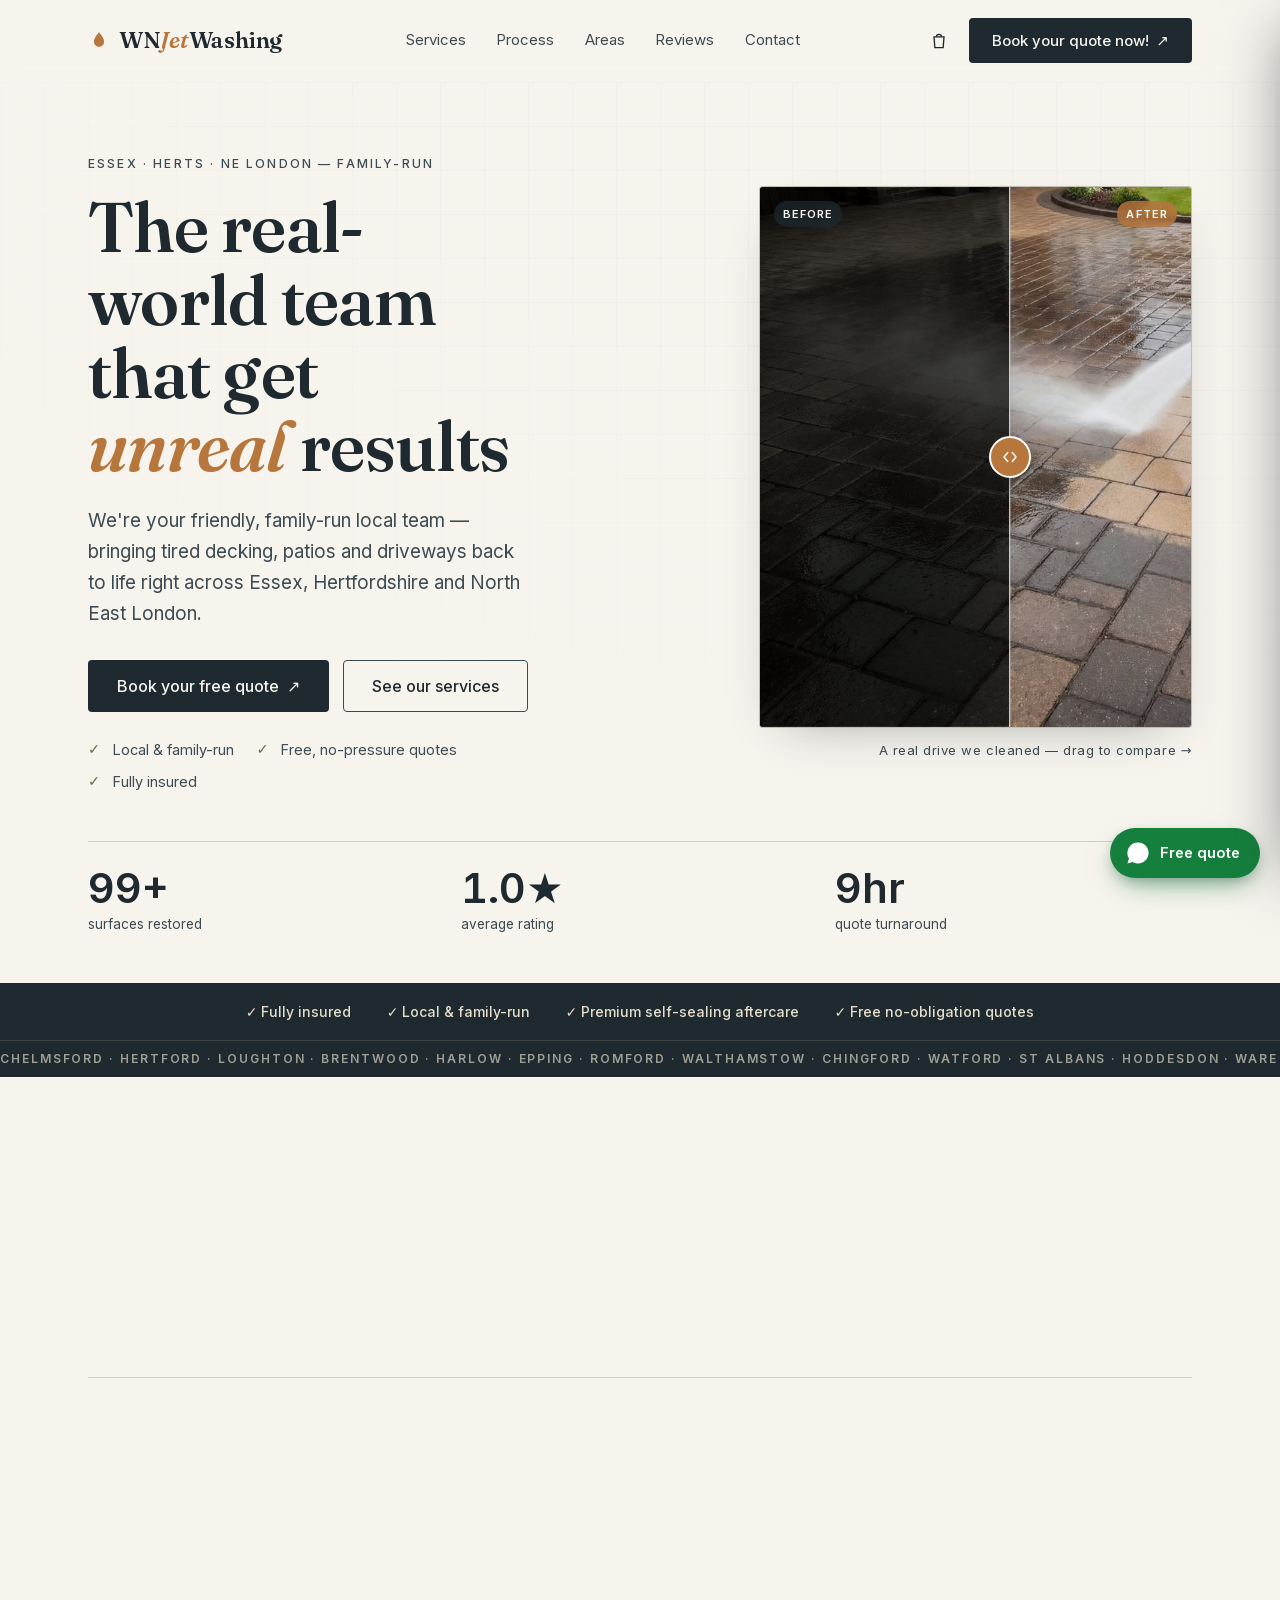
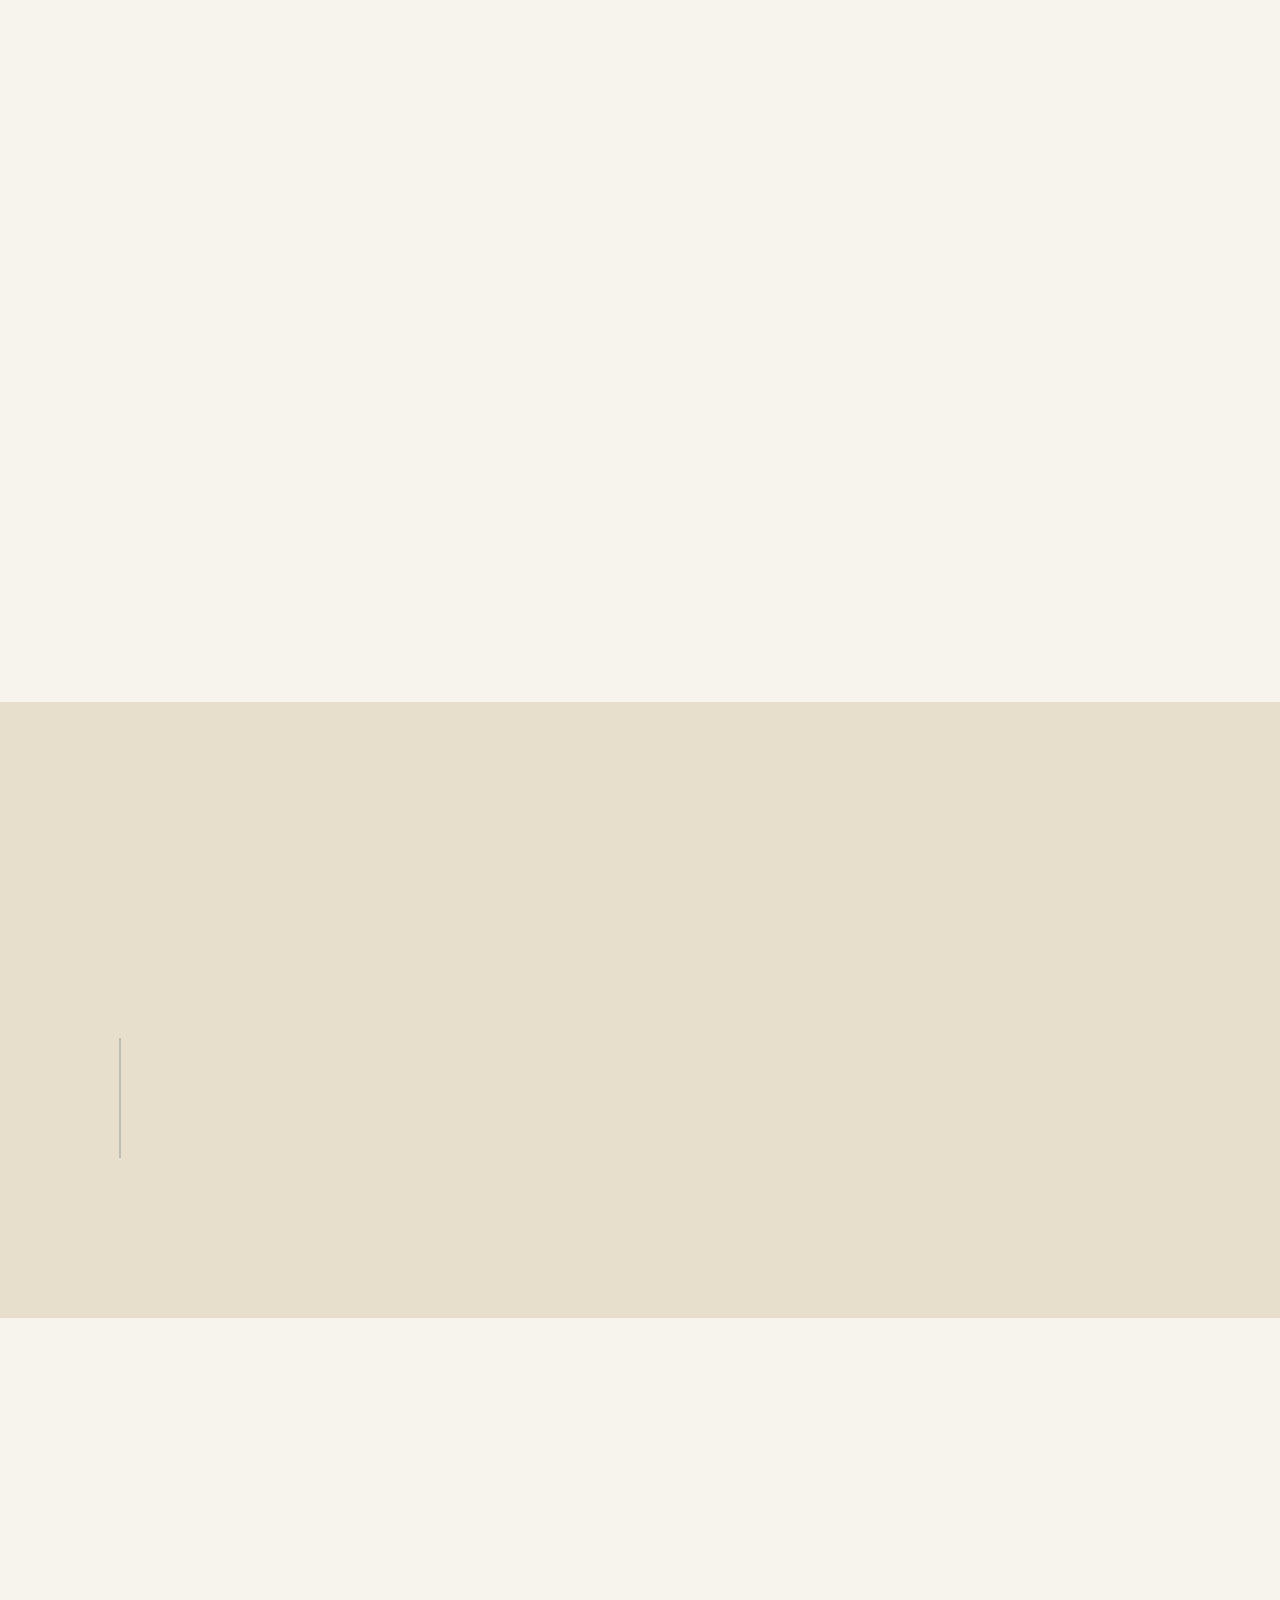
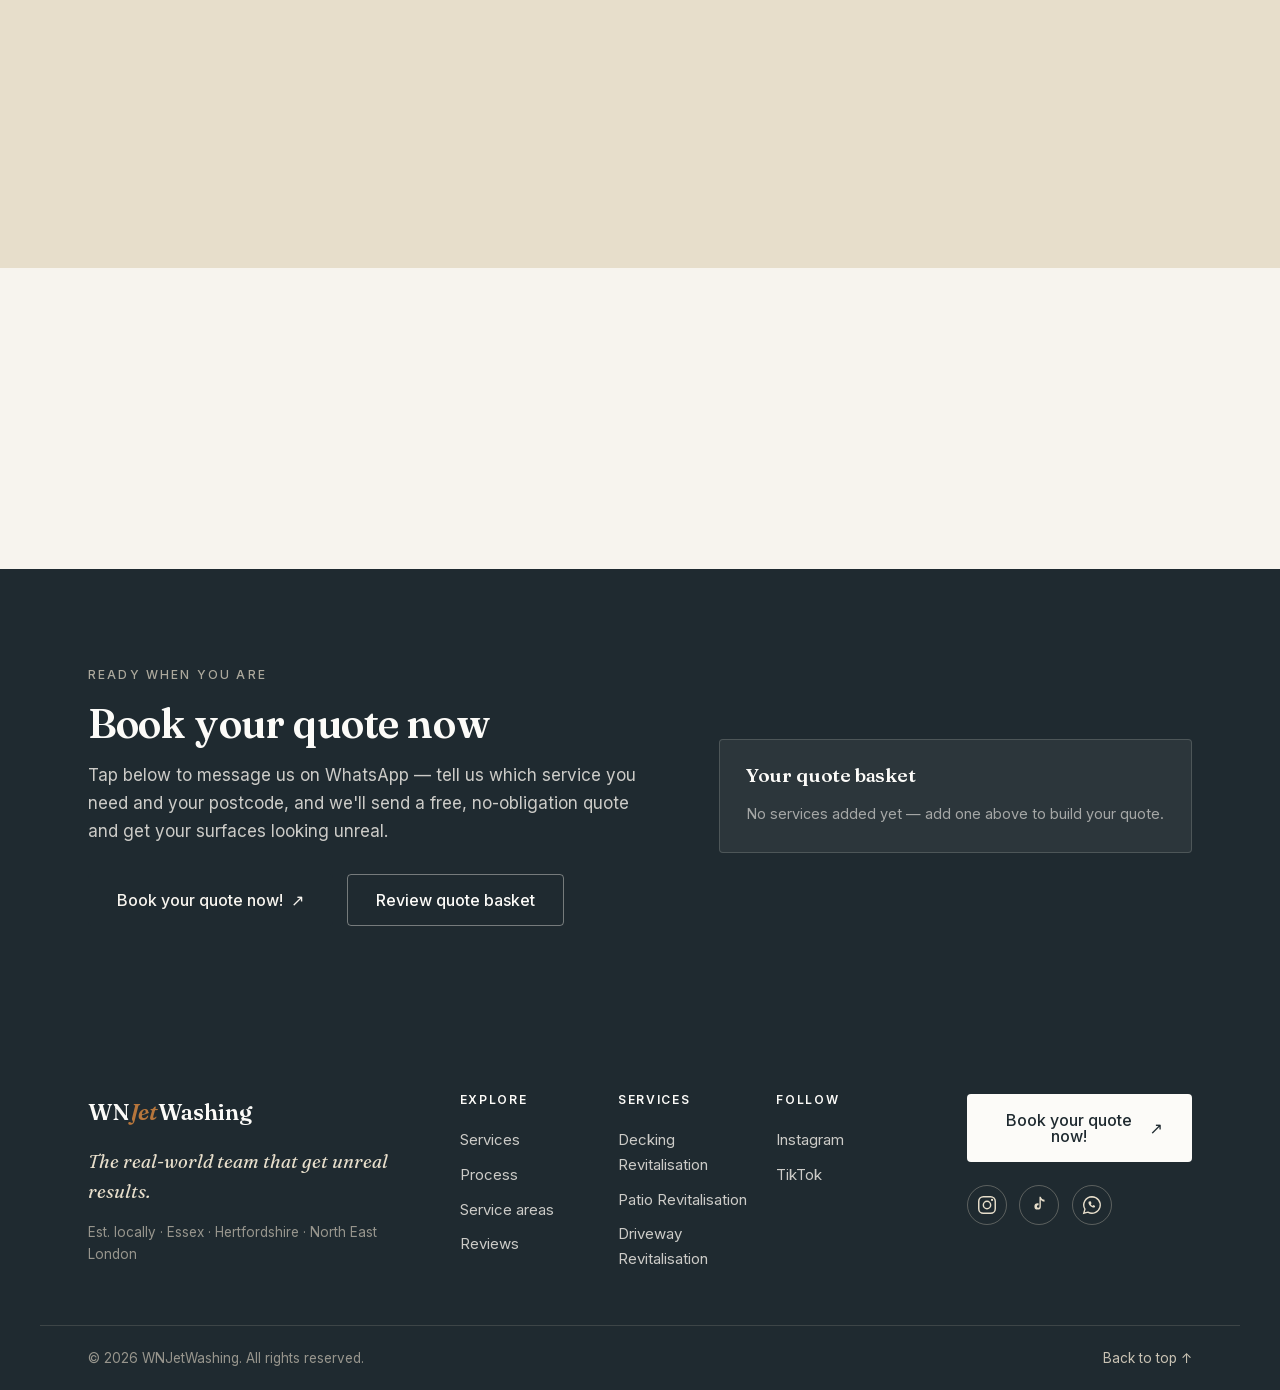
==== commit cdd30f56: "security: strict CSP, DOM-XSS hardening, clickjacking + privacy controls - Strict same-origin CSP (n" ====
--- a/index.html
+++ b/index.html
@@ -3,6 +3,13 @@
 <head>
   <meta charset="UTF-8" />
   <meta name="viewport" content="width=device-width, initial-scale=1" />
+
+  <!-- Security: strict same-origin policy. The site loads zero third-party resources,
+       so everything is locked to 'self' and inline scripts are disallowed.
+       (frame-ancestors / X-Frame-Options / HSTS need real HTTP headers — see SECURITY.md.) -->
+  <meta http-equiv="Content-Security-Policy" content="default-src 'self'; script-src 'self'; style-src 'self'; img-src 'self'; font-src 'self'; connect-src 'self'; form-action 'self'; base-uri 'self'; object-src 'none'; frame-src 'none'; frame-ancestors 'none'; upgrade-insecure-requests" />
+  <meta name="referrer" content="strict-origin-when-cross-origin" />
+
   <title>WNJetWashing — Professional Jet Washing in Essex, Herts &amp; NE London</title>
   <meta name="description" content="WNJetWashing — the real-world team that get unreal results. Professional decking, patio and driveway jet washing across Essex, Hertfordshire and North East London. Free quotes, fully insured." />
   <meta name="theme-color" content="#1F2A30" />
@@ -521,17 +528,17 @@
         </div>
         <div>
           <h3>Follow</h3>
-          <a href="https://www.instagram.com/wnjetwashing/" target="_blank" rel="noopener">Instagram</a>
-          <a href="https://www.tiktok.com/@wnjetwashing" target="_blank" rel="noopener">TikTok</a>
+          <a href="https://www.instagram.com/wnjetwashing/" target="_blank" rel="noopener noreferrer">Instagram</a>
+          <a href="https://www.tiktok.com/@wnjetwashing" target="_blank" rel="noopener noreferrer">TikTok</a>
         </div>
       </nav>
       <div class="footer__cta">
         <button class="btn btn--light btn--lg" data-book>Book your quote now! <span aria-hidden="true">↗</span></button>
         <div class="footer__social">
-          <a href="https://www.instagram.com/wnjetwashing/" target="_blank" rel="noopener" aria-label="WNJetWashing on Instagram">
+          <a href="https://www.instagram.com/wnjetwashing/" target="_blank" rel="noopener noreferrer" aria-label="WNJetWashing on Instagram">
             <svg viewBox="0 0 24 24" width="22" height="22" aria-hidden="true"><rect x="3" y="3" width="18" height="18" rx="5" fill="none" stroke="currentColor" stroke-width="1.6"/><circle cx="12" cy="12" r="4" fill="none" stroke="currentColor" stroke-width="1.6"/><circle cx="17.5" cy="6.5" r="1.2" fill="currentColor"/></svg>
           </a>
-          <a href="https://www.tiktok.com/@wnjetwashing" target="_blank" rel="noopener" aria-label="WNJetWashing on TikTok">
+          <a href="https://www.tiktok.com/@wnjetwashing" target="_blank" rel="noopener noreferrer" aria-label="WNJetWashing on TikTok">
             <svg viewBox="0 0 24 24" width="22" height="22" aria-hidden="true"><path d="M14 3v10.5a3.5 3.5 0 1 1-3.5-3.5c.4 0 .7 0 1 .1v2.2a1.4 1.4 0 1 0 1 1.3V3h1.5a4.5 4.5 0 0 0 4 3.4v2.1A6.5 6.5 0 0 1 14 6.6Z" fill="currentColor"/></svg>
           </a>
           <a href="#" data-book aria-label="Message WNJetWashing on WhatsApp">
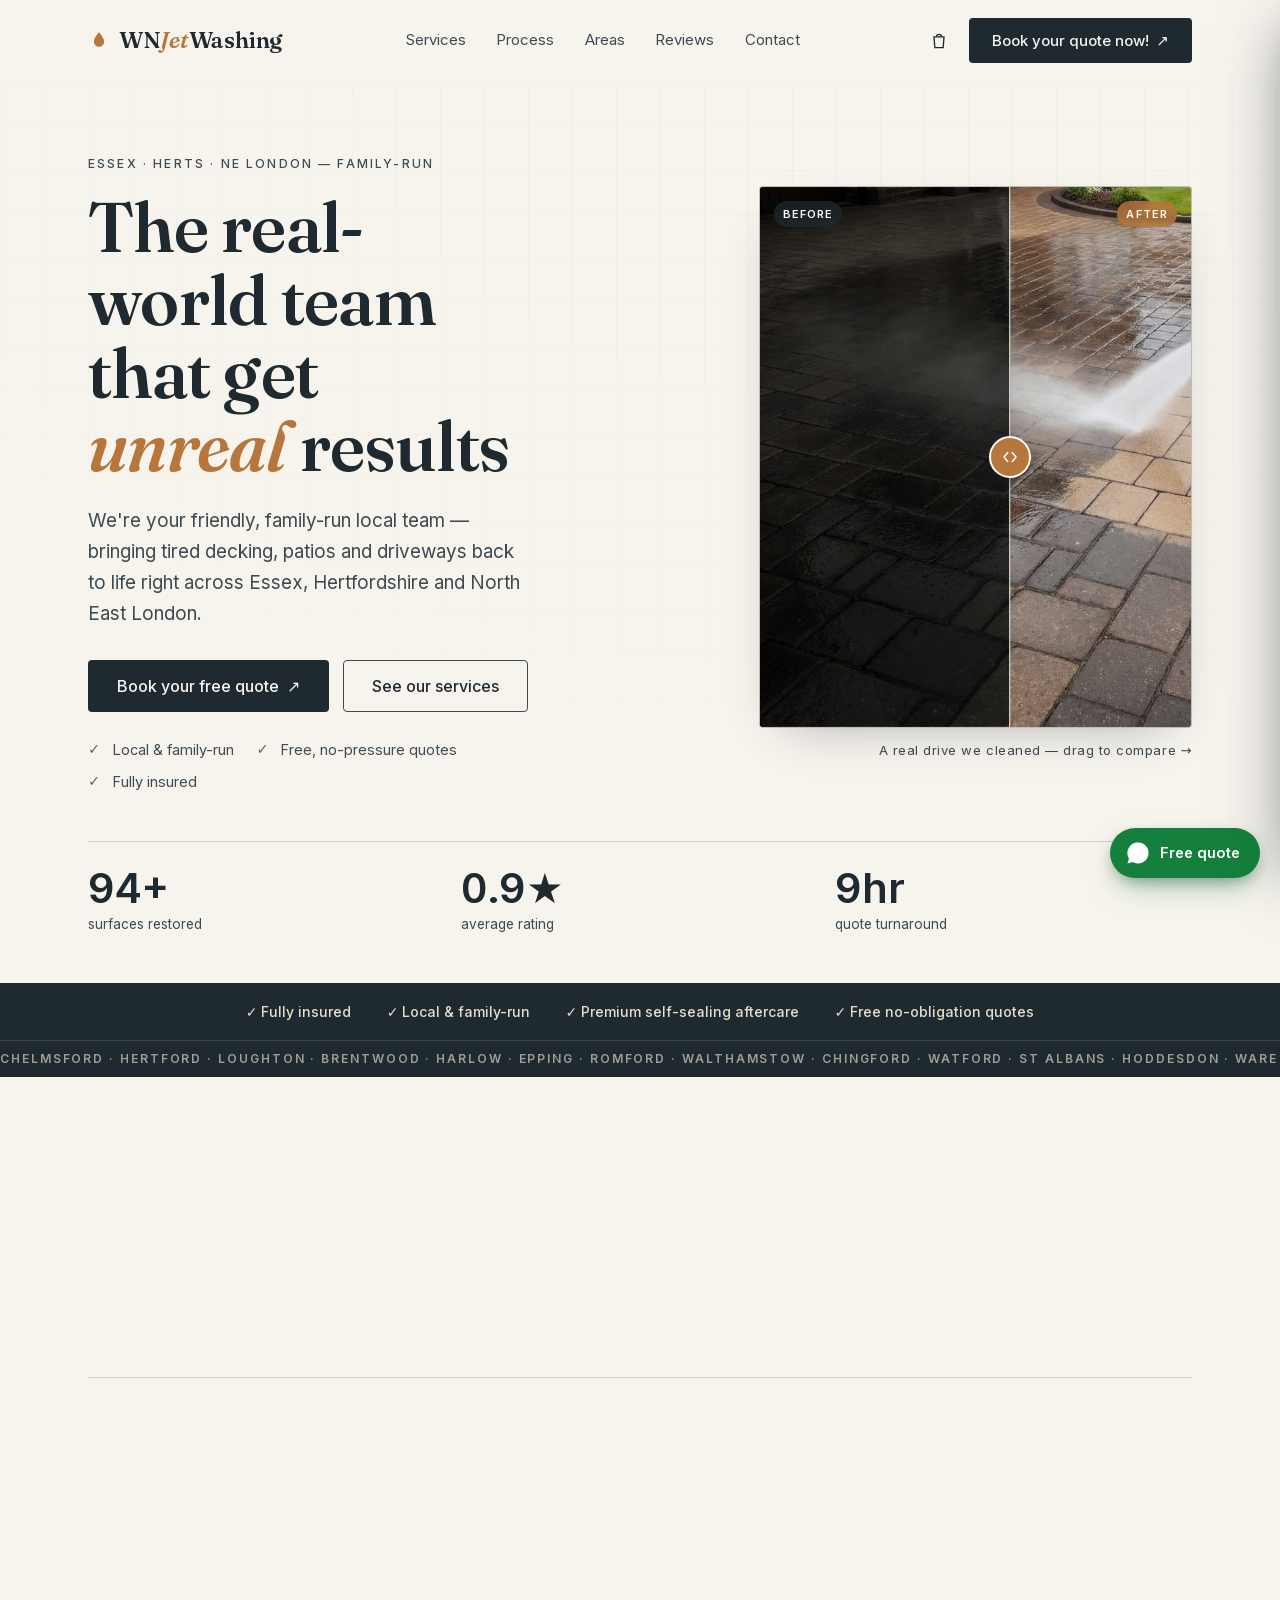
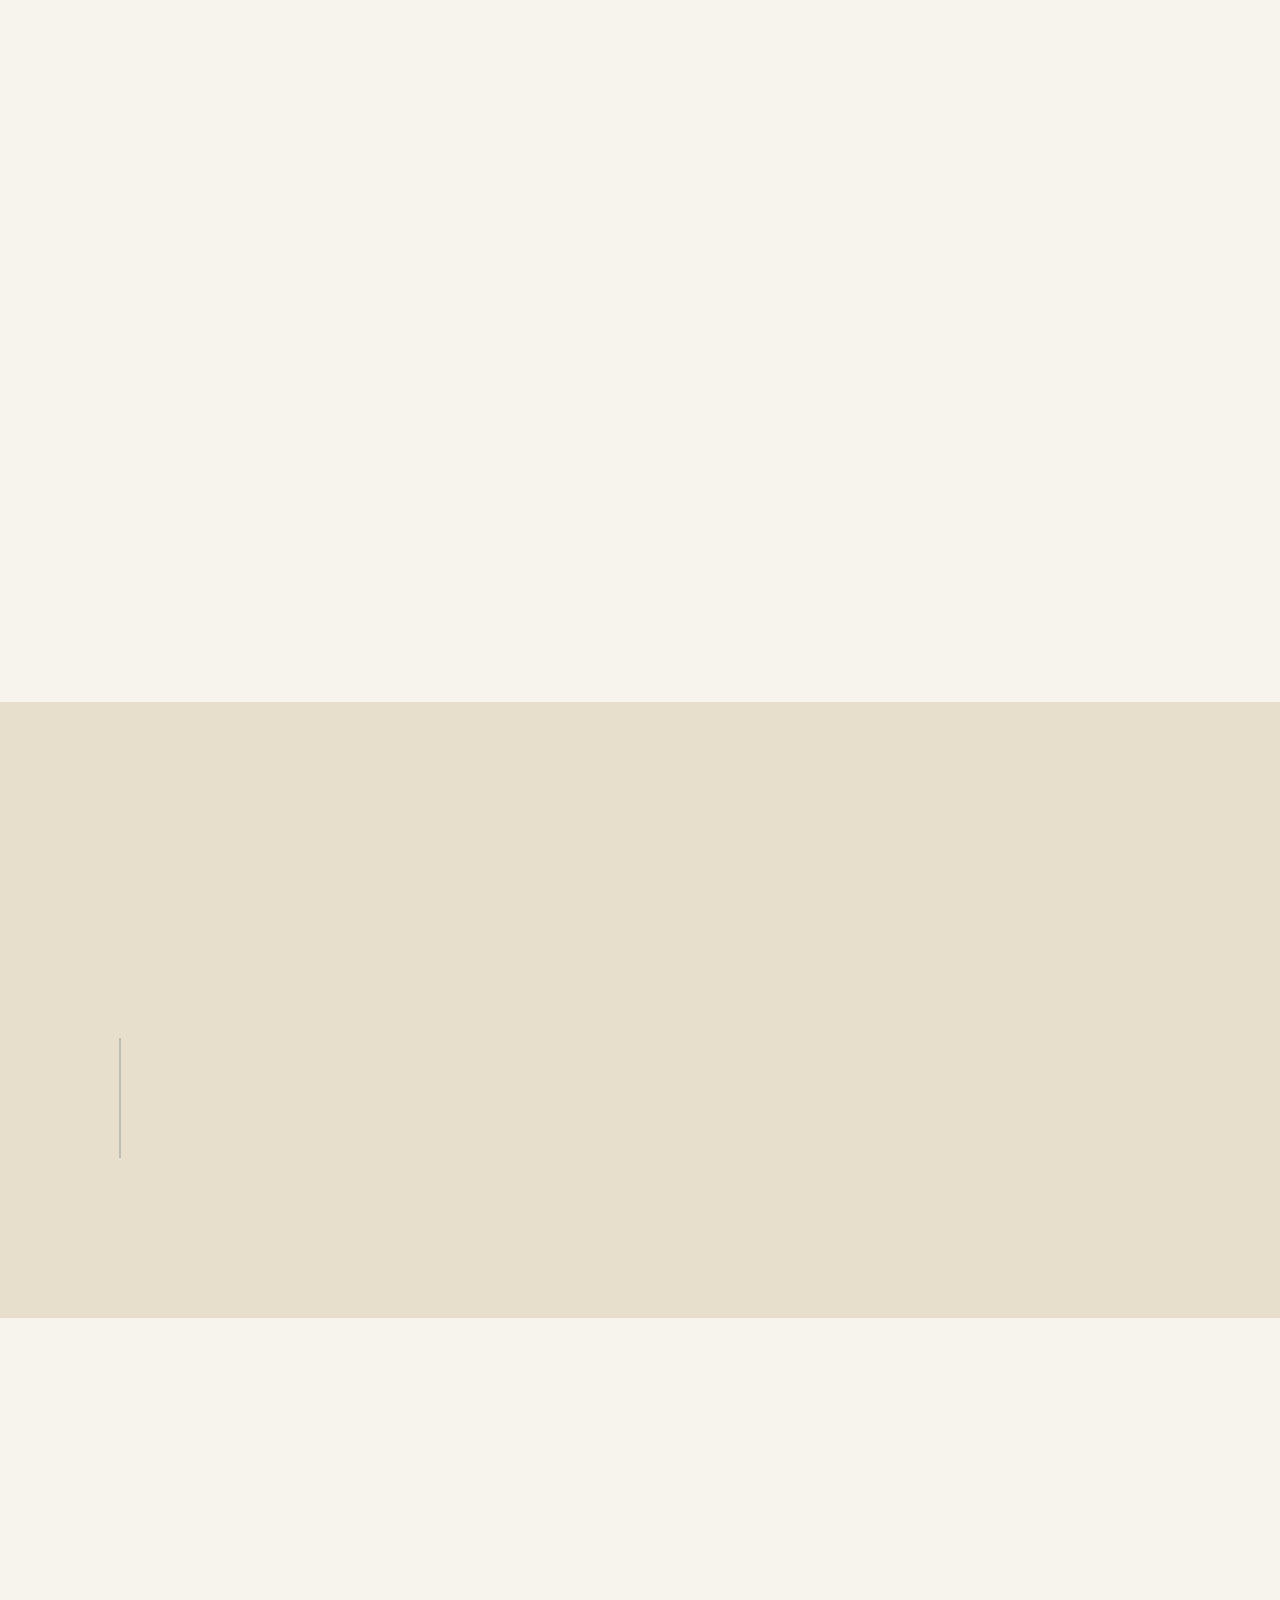
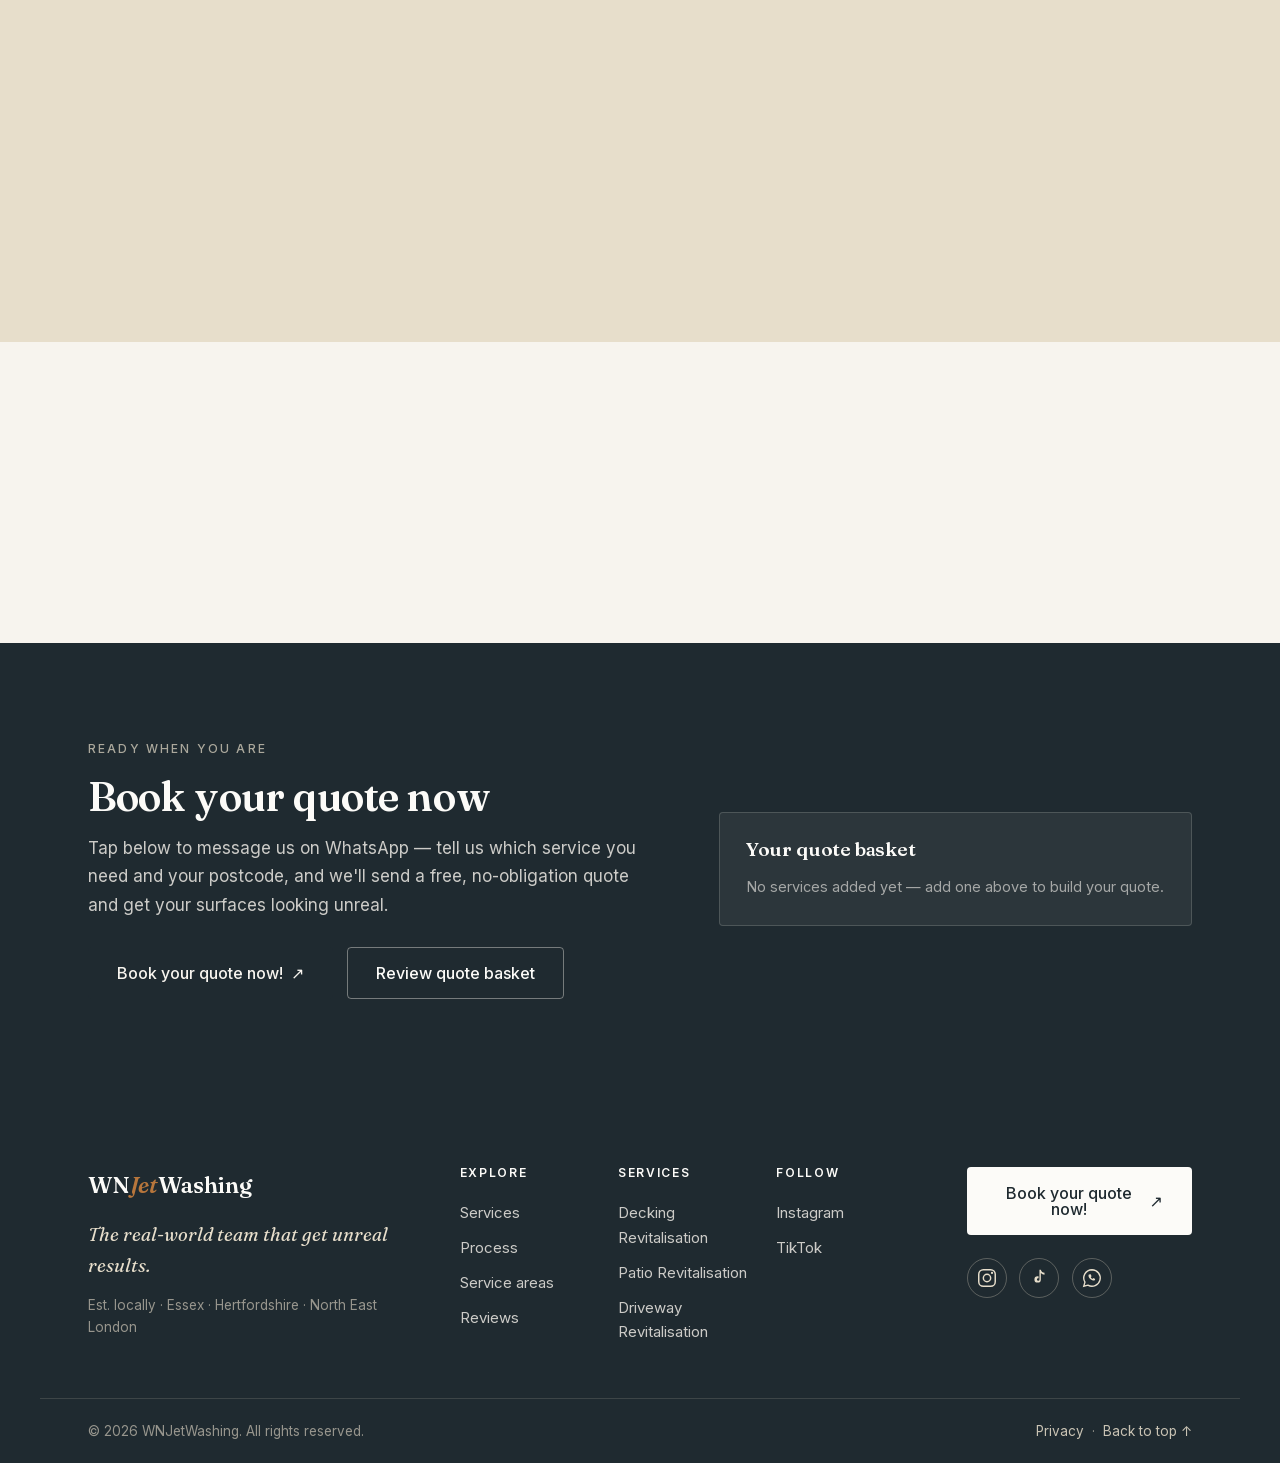
==== commit 43b318c0: "privacy: add privacy policy page + consent notices (UK GDPR) Closes the one INFO finding from the se" ====
--- a/index.html
+++ b/index.html
@@ -458,6 +458,7 @@
             <button class="btn btn--primary" type="submit">Submit review <span aria-hidden="true">↗</span></button>
             <p class="form__note" data-review-note role="status" aria-live="polite"></p>
           </div>
+          <p class="form__consent field--wide">Your first name and town may be published on this site with your review. See our <a href="privacy.html">privacy policy</a>.</p>
         </form>
       </div>
     </section>
@@ -478,6 +479,7 @@
             <button class="btn btn--primary" type="submit">Join <span aria-hidden="true">↗</span></button>
           </div>
           <p class="form__note" data-newsletter-note role="status" aria-live="polite"></p>
+          <p class="form__consent">Seasonal reminders and the occasional local offer — no spam, unsubscribe anytime. See our <a href="privacy.html">privacy policy</a>.</p>
         </form>
       </div>
     </section>
@@ -549,7 +551,7 @@
     </div>
     <div class="footer__bar container">
       <p>© <span data-year>2026</span> WNJetWashing. All rights reserved.</p>
-      <p><a href="#top">Back to top ↑</a></p>
+      <p><a href="privacy.html">Privacy</a> &nbsp;·&nbsp; <a href="#top">Back to top ↑</a></p>
     </div>
   </footer>
 
--- a/assets/css/styles.css
+++ b/assets/css/styles.css
@@ -438,6 +438,20 @@
 .form__submit { display: flex; align-items: center; gap: 1.2rem; flex-wrap: wrap; }
 .form__note { font-size: 14px; color: #4A5733; min-height: 1.2em; }
 .form__note.is-error { color: #a0432e; }
+.form__consent { font-size: 12.5px; color: var(--wet-stone); margin-top: 0.6rem; max-width: 60ch; }
+.form__consent a { text-decoration: underline; }
+
+/* ---------------------------------------------------------------- legal / privacy page */
+.legal { padding: clamp(2.5rem, 6vw, 4.5rem) 0 clamp(3rem, 7vw, 5rem); }
+.legal__inner { max-width: 760px; }
+.legal h1 { font-size: clamp(2rem, 5vw, 2.8rem); margin-bottom: 0.5rem; }
+.legal .updated { font-size: 13.5px; color: var(--wet-stone); margin-bottom: 2rem; }
+.legal h2 { font-size: 1.3rem; margin: 2rem 0 0.6rem; }
+.legal p, .legal li { color: var(--wet-stone); }
+.legal p { margin-bottom: 0.9rem; }
+.legal ul { margin: 0 0 0.9rem 1.1rem; display: flex; flex-direction: column; gap: 0.4rem; }
+.legal a { text-decoration: underline; }
+.legal__back { display: inline-block; margin-top: 2.5rem; font-weight: 500; }
 
 /* newsletter */
 .newsletter { padding: clamp(3rem, 7vw, 4.5rem) 0; }
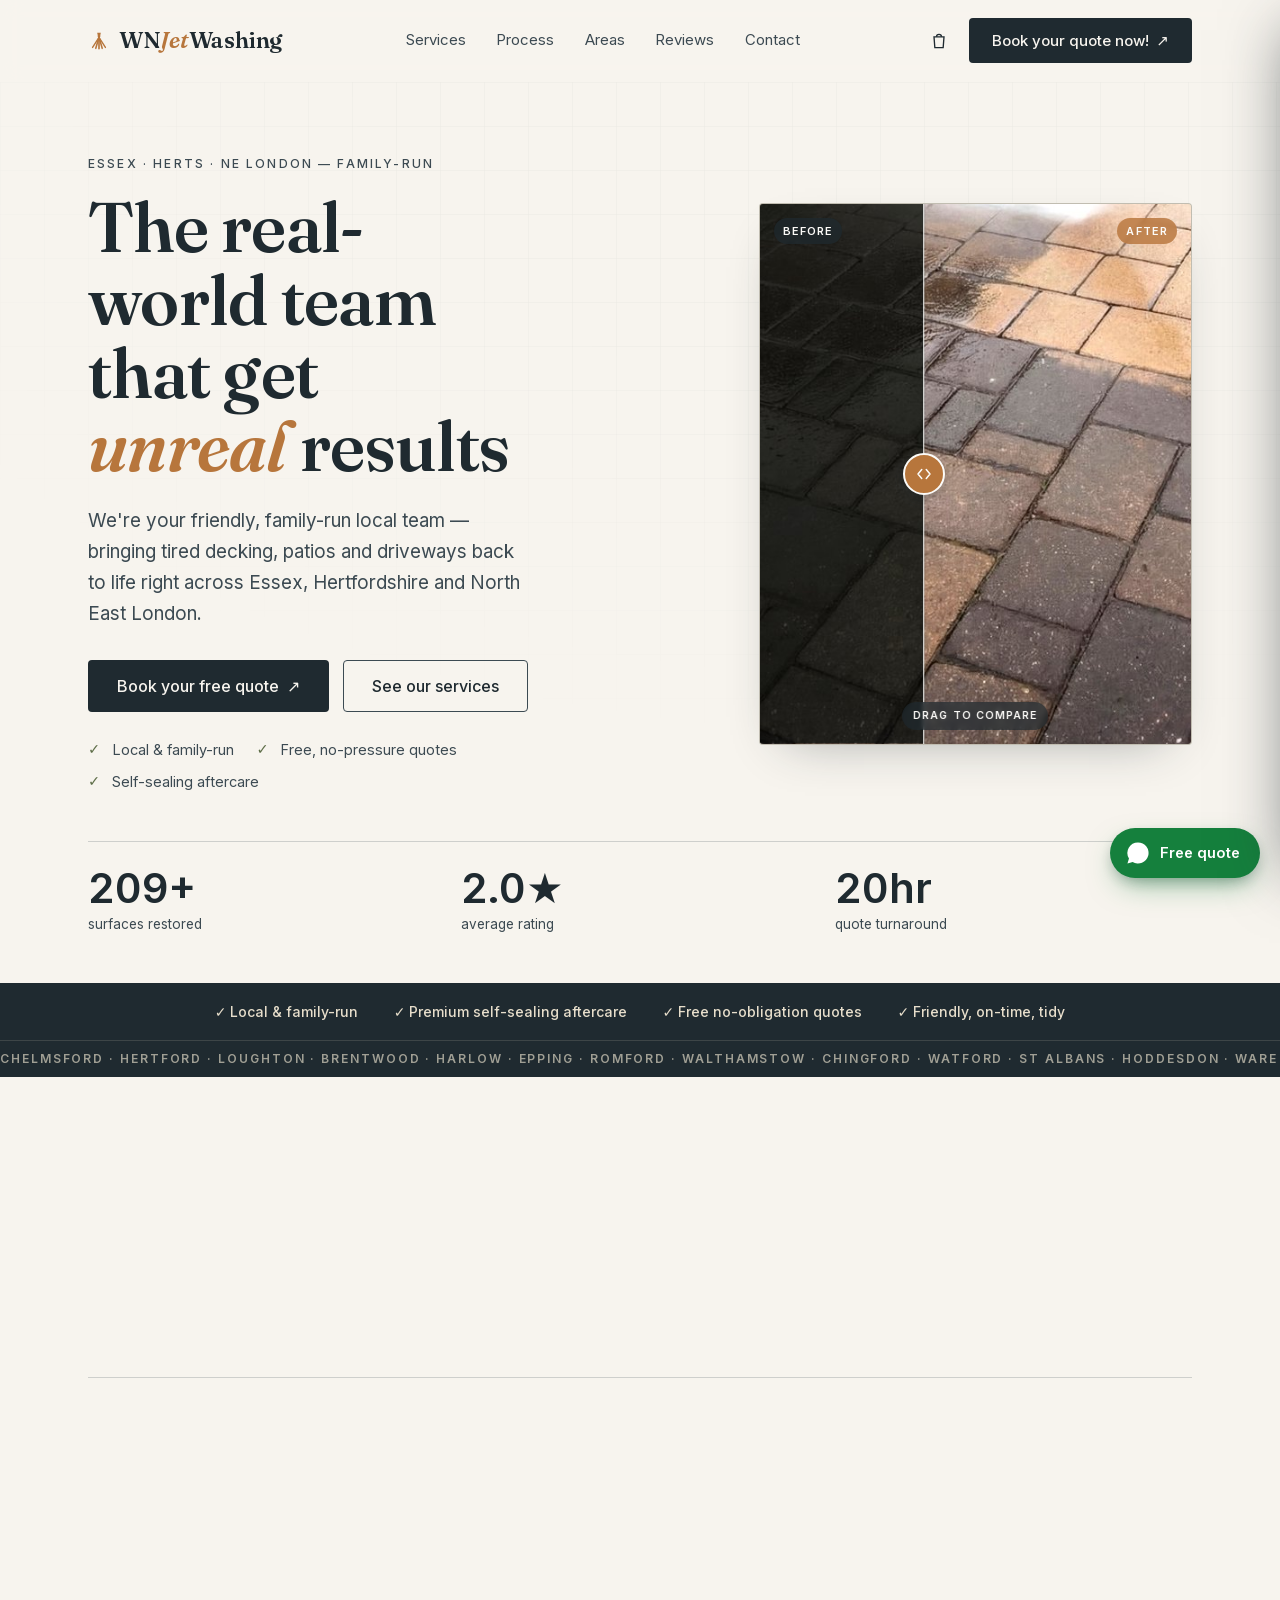
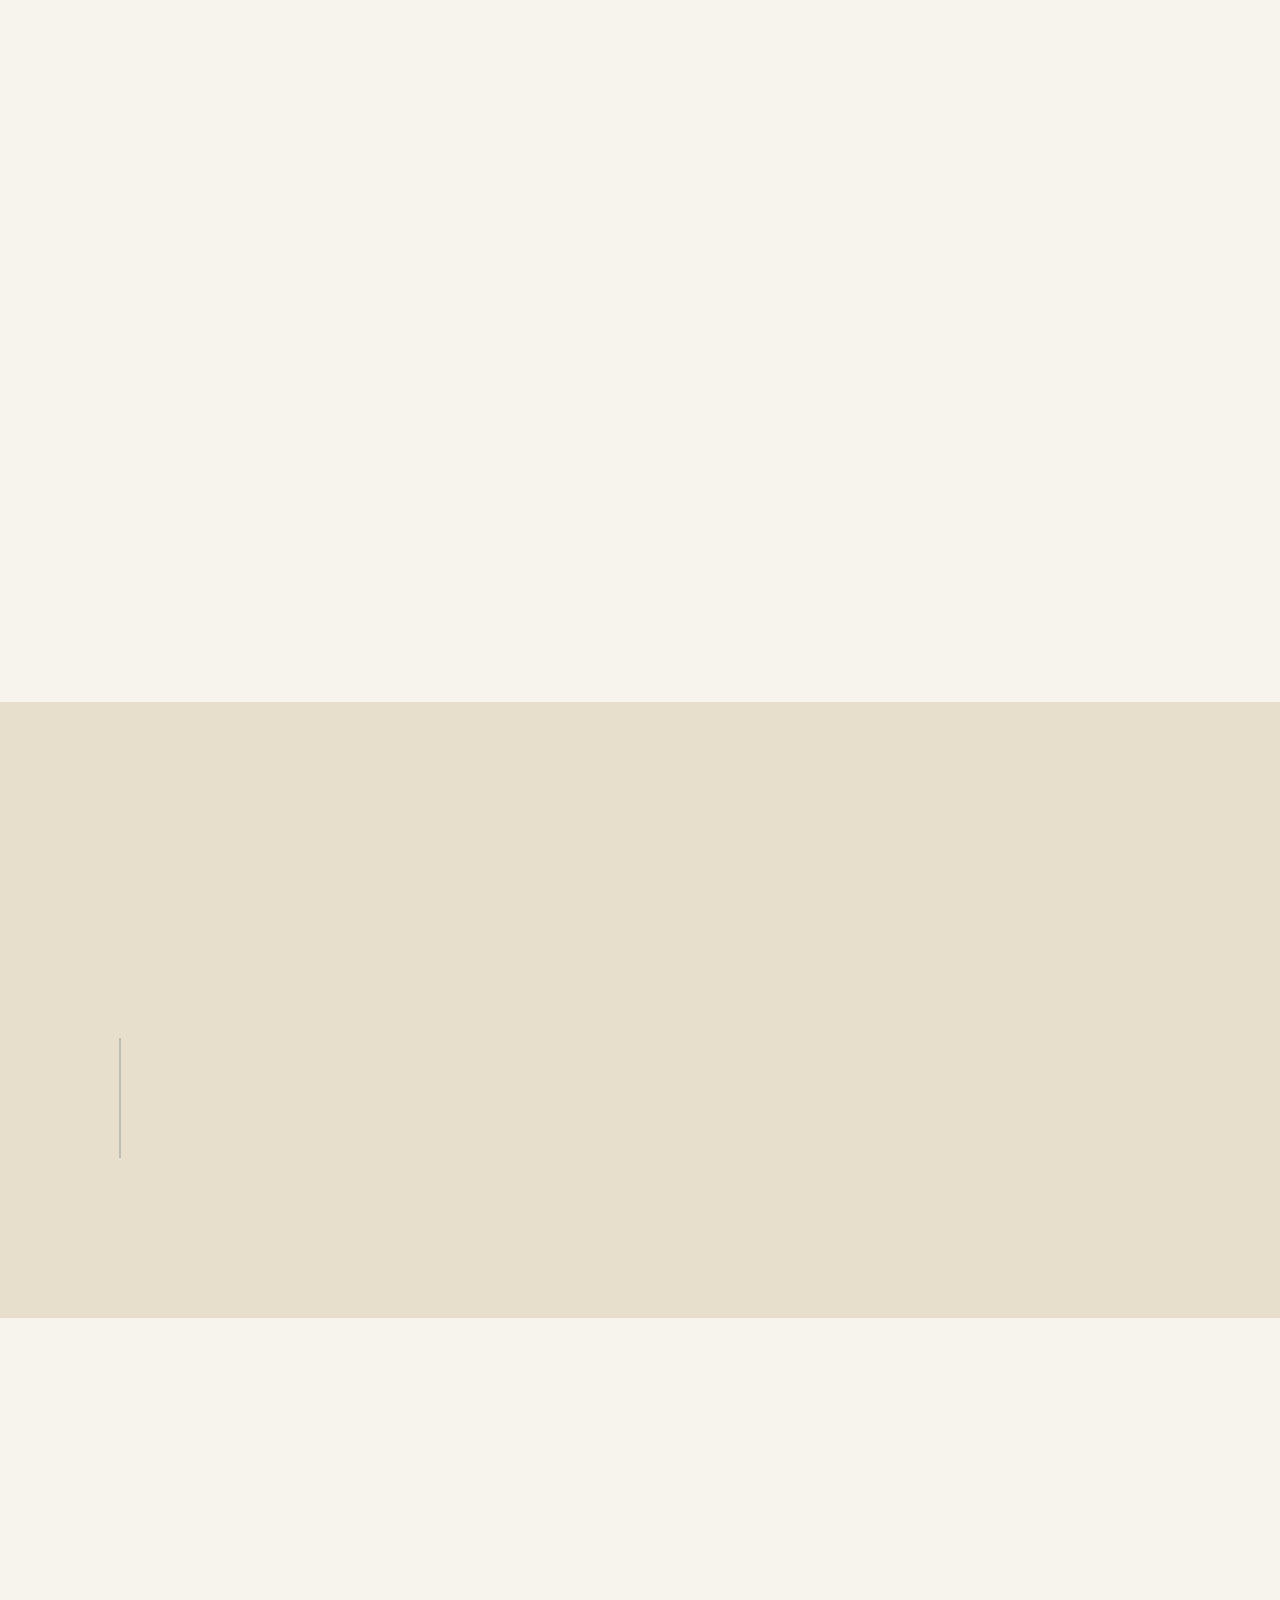
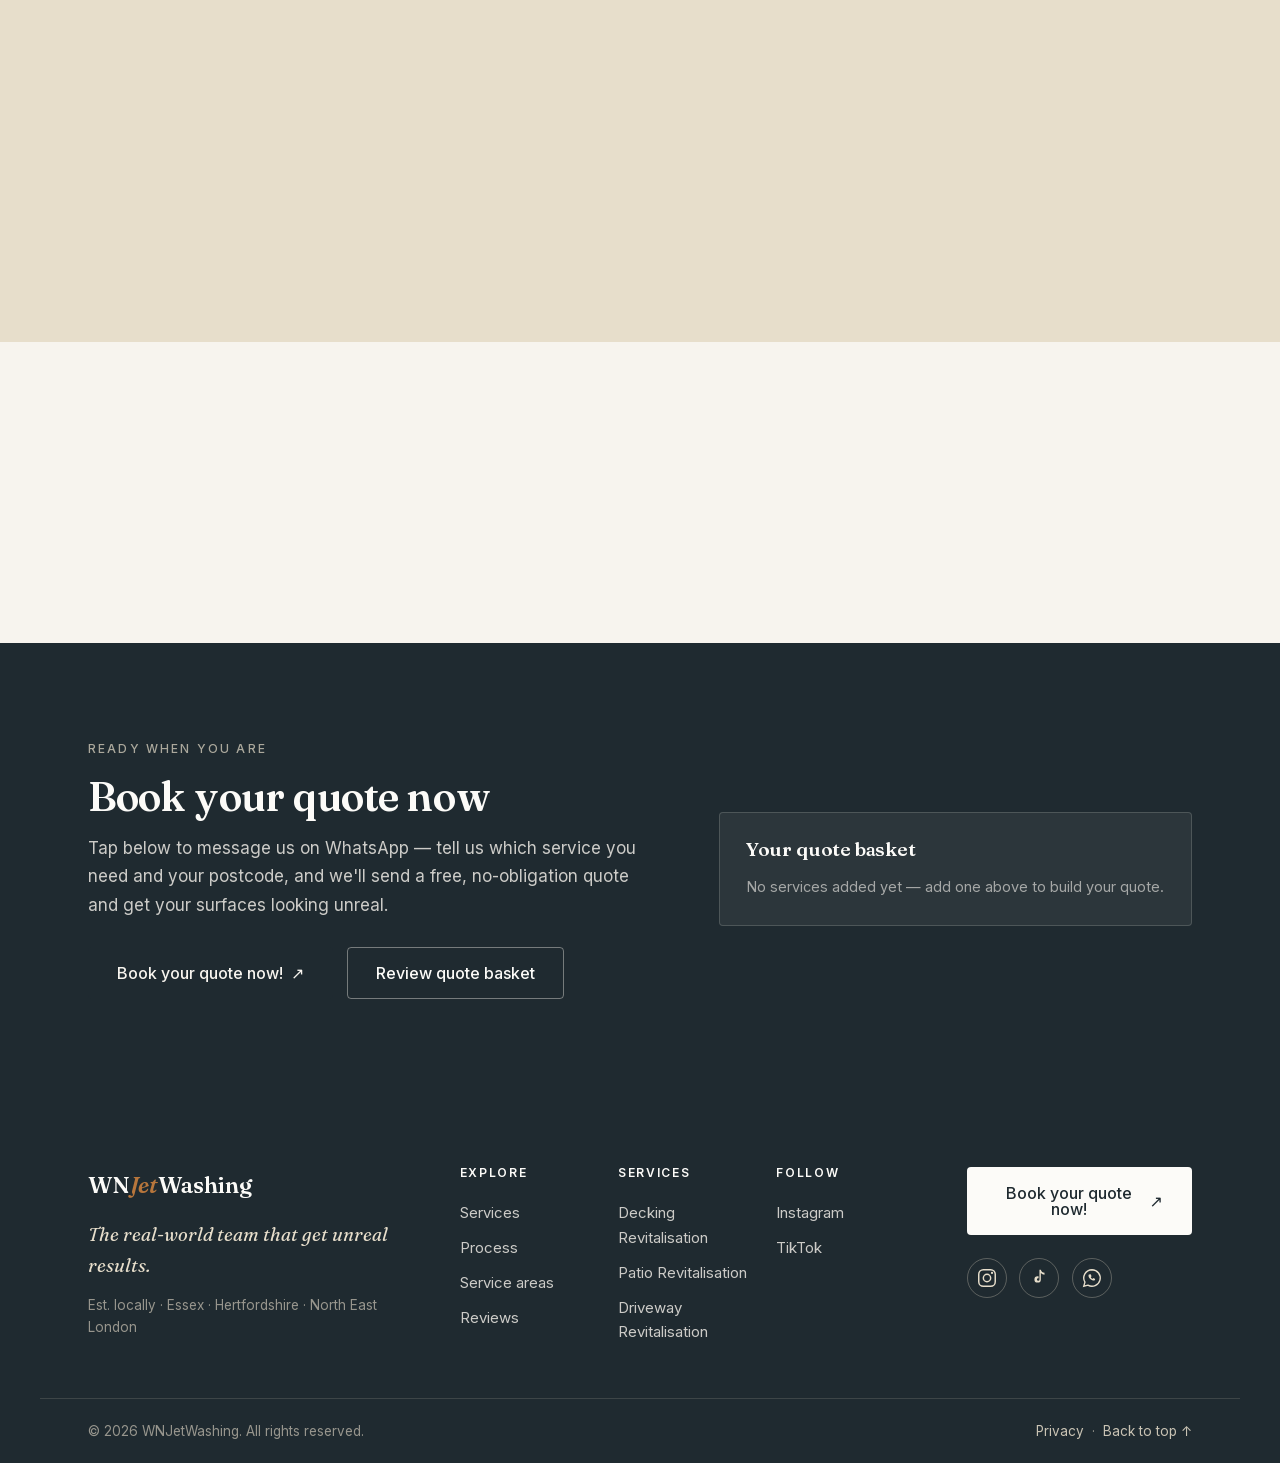
==== commit d3df073a: "fixes: real 2-image before/after, new spray logo, drop 'insured', robust WhatsApp - before/after sli" ====
--- a/index.html
+++ b/index.html
@@ -11,7 +11,7 @@
   <meta name="referrer" content="strict-origin-when-cross-origin" />
 
   <title>WNJetWashing — Professional Jet Washing in Essex, Herts &amp; NE London</title>
-  <meta name="description" content="WNJetWashing — the real-world team that get unreal results. Professional decking, patio and driveway jet washing across Essex, Hertfordshire and North East London. Free quotes, fully insured." />
+  <meta name="description" content="WNJetWashing — the real-world team that get unreal results. Professional decking, patio and driveway jet washing across Essex, Hertfordshire and North East London. Free, no-obligation quotes." />
   <meta name="theme-color" content="#1F2A30" />
   <link rel="icon" href="assets/img/favicon.svg" type="image/svg+xml" />
   <link rel="icon" href="assets/img/favicon-32.png" sizes="32x32" type="image/png" />
@@ -67,7 +67,12 @@
     <div class="masthead__inner">
       <a class="wordmark" href="#top" aria-label="WNJetWashing home">
         <span class="wordmark__icon" aria-hidden="true">
-          <svg viewBox="0 0 24 24" width="22" height="22"><path d="M12 2.5c3.2 4 5.6 7 5.6 10.2A5.6 5.6 0 0 1 6.4 12.7C6.4 9.5 8.8 6.5 12 2.5Z"/></svg>
+          <svg viewBox="0 0 24 24" width="22" height="22" fill="currentColor">
+            <path d="M10 3 h4 l-0.8 3.5 h-2.4 z"/><rect x="10.6" y="5.6" width="2.8" height="2" rx="0.6"/>
+            <g stroke="currentColor" stroke-linecap="round" fill="none">
+              <line x1="12" y1="8" x2="5" y2="19" stroke-width="1.5"/><line x1="12" y1="8" x2="8.5" y2="20" stroke-width="1.7"/><line x1="12" y1="8" x2="12" y2="20.5" stroke-width="1.8"/><line x1="12" y1="8" x2="15.5" y2="20" stroke-width="1.7"/><line x1="12" y1="8" x2="19" y2="19" stroke-width="1.5"/>
+            </g>
+          </svg>
         </span>
         <span class="wordmark__text">WN<em>Jet</em>Washing</span>
       </a>
@@ -111,12 +116,7 @@
         <div class="hero__copy">
           <p class="eyebrow">Essex · Herts · NE London — Family-run</p>
           <h1 class="hero__title" id="hero-h1">
-            The real-world team<br />that get
-            <span class="reveal-word" data-reveal-word role="img" aria-label="unreal">
-              <span class="reveal-word__fill">unreal</span>
-              <span class="reveal-word__streak" aria-hidden="true"></span>
-            </span>
-            results
+            The real-world team<br />that get <em class="hero__accent">unreal</em> results
           </h1>
           <p class="hero__lead">We're your friendly, family-run local team — bringing tired decking, patios and driveways back to life right across Essex, Hertfordshire and North East London.</p>
           <div class="hero__cta-row">
@@ -126,24 +126,18 @@
           <ul class="ticks" aria-label="Why choose us">
             <li>Local &amp; family-run</li>
             <li>Free, no-pressure quotes</li>
-            <li>Fully insured</li>
+            <li>Self-sealing aftercare</li>
           </ul>
         </div>
 
-        <!-- WOW DETAIL: draggable real-photo before/after of a drive we cleaned -->
+        <!-- WOW DETAIL: draggable before/after — two real images -->
         <div class="hero__specimen">
-          <figure class="wipe wipe--photo wipe--hero" data-wipe aria-label="Before and after of a real driveway we jet washed — drag to compare">
+          <figure class="wipe wipe--photo wipe--hero" data-wipe data-wipe-demo aria-label="Before and after of a driveway we jet washed — drag to compare">
             <div class="wipe__layer wipe__after">
-              <picture>
-                <source media="(max-width: 600px)" srcset="assets/img/brick-sm.jpg" />
-                <img src="assets/img/brick.jpg" alt="Freshly jet-washed block-paving driveway, clean and bright" width="720" height="900" />
-              </picture>
+              <img src="assets/img/hero-after.jpg" alt="Freshly jet-washed block-paving driveway, clean and bright" width="480" height="600" />
             </div>
             <div class="wipe__layer wipe__before" data-wipe-clip>
-              <picture>
-                <source media="(max-width: 600px)" srcset="assets/img/brick-sm.jpg" />
-                <img src="assets/img/brick.jpg" alt="" aria-hidden="true" width="720" height="900" />
-              </picture>
+              <img src="assets/img/hero-before.jpg" alt="" aria-hidden="true" width="480" height="600" />
             </div>
             <span class="wipe__divider" data-wipe-divider aria-hidden="true"></span>
             <button class="wipe__handle" data-wipe-handle role="slider"
@@ -152,8 +146,8 @@
             </button>
             <span class="wipe__tag wipe__tag--before">Before</span>
             <span class="wipe__tag wipe__tag--after">After</span>
+            <span class="wipe__hint" aria-hidden="true">Drag to compare</span>
           </figure>
-          <p class="hero__specimen-cap">A real drive we cleaned — drag to compare →</p>
         </div>
       </div>
 
@@ -173,10 +167,10 @@
     <!-- ============================ TRUST STRIP ============================ -->
     <section class="trust" aria-label="Credentials and coverage">
       <div class="container trust__ticks">
-        <span>✓ Fully insured</span>
         <span>✓ Local &amp; family-run</span>
         <span>✓ Premium self-sealing aftercare</span>
         <span>✓ Free no-obligation quotes</span>
+        <span>✓ Friendly, on-time, tidy</span>
       </div>
       <div class="marquee" data-marquee aria-hidden="true">
         <div class="marquee__track">
@@ -293,12 +287,12 @@
           <p class="section-intro">Drag the handle across a real driveway we restored. The same surface — one pass of professional jet washing apart.</p>
           <button class="btn btn--primary" data-book>Book your quote now! <span aria-hidden="true">↗</span></button>
         </div>
-        <figure class="wipe wipe--photo reveal" data-wipe data-reveal aria-label="Before and after of a real driveway clean">
+        <figure class="wipe wipe--photo reveal" data-wipe data-wipe-demo data-reveal aria-label="Before and after of a real driveway clean">
           <div class="wipe__layer wipe__after">
-            <img src="assets/img/driveway.jpg" alt="Restored block-paving driveway, clean and bright" loading="lazy" />
+            <img src="assets/img/feature-after.jpg" alt="Restored block-paving driveway, clean and bright" width="640" height="480" loading="lazy" />
           </div>
           <div class="wipe__layer wipe__before" data-wipe-clip>
-            <img src="assets/img/driveway.jpg" alt="" aria-hidden="true" loading="lazy" />
+            <img src="assets/img/feature-before.jpg" alt="" aria-hidden="true" width="640" height="480" loading="lazy" />
           </div>
           <span class="wipe__divider" data-wipe-divider aria-hidden="true"></span>
           <button class="wipe__handle" data-wipe-handle role="slider"
@@ -337,7 +331,7 @@
           </li>
           <li>
             <span class="local__ico" aria-hidden="true">✓</span>
-            <div><strong>Fully insured &amp; careful</strong><span>Tidy, respectful, and covered — your home is in safe hands.</span></div>
+            <div><strong>Tidy &amp; respectful</strong><span>We treat your home like it's our own and clean up after ourselves — every time.</span></div>
           </li>
         </ul>
       </div>
--- a/assets/css/styles.css
+++ b/assets/css/styles.css
@@ -189,21 +189,8 @@
 .hero__lead { font-size: 1.18rem; color: var(--wet-stone); margin-bottom: 1.9rem; }
 .hero__cta-row { display: flex; flex-wrap: wrap; gap: 0.85rem; margin-bottom: 1.6rem; }
 
-/* the pressure-wash reveal word */
-.reveal-word { position: relative; display: inline-block; font-style: italic; color: var(--restored-timber); cursor: pointer; }
-.reveal-word__fill { position: relative; }
-.reveal-word__streak {
-  position: absolute; inset: -2% -6%; background:
-    linear-gradient(105deg, transparent 38%, color-mix(in srgb, var(--spray-white) 92%, transparent) 46%, color-mix(in srgb, var(--spray-white) 92%, transparent) 54%, transparent 62%);
-  background-size: 240% 100%; background-position: 130% 0; pointer-events: none; mix-blend-mode: screen;
-}
-.reveal-word.is-washing .reveal-word__fill { animation: washReveal 1.2s var(--ease) both; }
-.reveal-word.is-washing .reveal-word__streak { animation: washStreak 1.2s var(--ease) both; }
-@keyframes washReveal {
-  0% { color: var(--wet-stone); filter: blur(0.4px) saturate(0.2); }
-  100% { color: var(--restored-timber); filter: none; }
-}
-@keyframes washStreak { 0% { background-position: 130% 0; } 100% { background-position: -130% 0; } }
+/* hero accent word */
+.hero__accent { font-style: italic; color: var(--restored-timber); }
 
 .ticks { list-style: none; padding: 0; display: flex; flex-wrap: wrap; gap: 0.5rem 1.4rem; }
 .ticks li { position: relative; padding-left: 1.5rem; font-size: 14.5px; color: var(--wet-stone); }
@@ -213,7 +200,6 @@
 
 /* specimen slab */
 .hero__specimen { display: flex; flex-direction: column; gap: 0.75rem; }
-.hero__specimen-cap { font-size: 13px; letter-spacing: 0.04em; color: var(--wet-stone); text-align: right; }
 
 /* ---- wipe slider (shared) ---- */
 .wipe {
@@ -226,20 +212,22 @@
 .wipe__layer { position: absolute; inset: 0; }
 .wipe__layer img { width: 100%; height: 100%; object-fit: cover; }
 .wipe__layer picture { display: block; width: 100%; height: 100%; }
-/* uniform Slate-Ink grade so photos read as one set */
-.wipe--photo .wipe__after::after, .svc-row__media::after {
+/* uniform Slate-Ink grade on the services photos */
+.svc-row__media::after {
   content: ""; position: absolute; inset: 0; background: var(--slate-ink); opacity: 0.08; pointer-events: none;
 }
+/* the before image is a real "dirty" photo — just clip it over the clean "after" */
 .wipe__before { clip-path: inset(0 calc(100% - var(--pos)) 0 0); }
-/* the "before" side: a real photo, graded to look genuinely weathered/grimy */
-.wipe--photo .wipe__before img { filter: grayscale(0.55) brightness(0.55) contrast(1.08) saturate(0.7); }
-.wipe--photo .wipe__before::after {
-  content: ""; position: absolute; inset: 0; pointer-events: none; mix-blend-mode: multiply;
-  background:
-    radial-gradient(60% 55% at 25% 75%, rgba(38,52,34,0.55), transparent 60%),
-    radial-gradient(50% 45% at 78% 35%, rgba(30,40,30,0.5), transparent 60%),
-    linear-gradient(160deg, rgba(54,60,44,0.45), rgba(28,32,26,0.6));
-}
+/* drag hint pill */
+.wipe__hint {
+  position: absolute; left: 50%; bottom: 14px; transform: translateX(-50%); z-index: 4;
+  font-family: var(--sans); font-size: 10.5px; font-weight: 600; letter-spacing: 0.1em; text-transform: uppercase;
+  color: var(--spray-white); background: color-mix(in srgb, var(--slate-ink) 68%, transparent);
+  padding: 5px 11px; border-radius: 999px; pointer-events: none; backdrop-filter: blur(2px); white-space: nowrap;
+  animation: hintPulse 2.4s ease-in-out infinite;
+}
+@keyframes hintPulse { 0%, 100% { opacity: 0.72; } 50% { opacity: 1; } }
+.wipe.touched .wipe__hint { opacity: 0; animation: none; transition: opacity 0.3s; }
 .wipe__divider { position: absolute; top: 0; bottom: 0; left: var(--pos); width: 1.5px; background: var(--spray-white); transform: translateX(-50%); box-shadow: 0 0 0 1px rgba(31,42,48,0.15); }
 .wipe__handle {
   position: absolute; top: 50%; left: var(--pos); transform: translate(-50%, -50%);
@@ -603,8 +591,7 @@
   .reveal { opacity: 1; transform: none; }
   .droplets { display: none; }
   .marquee__track { animation: none; flex-wrap: wrap; white-space: normal; }
-  .reveal-word__streak { display: none; }
-  .reveal-word .reveal-word__fill { color: var(--restored-timber); }
+  .wipe__hint { animation: none; }
   .svc-row__media { clip-path: inset(0 0 0 0) !important; }
   .timeline__line::after { transform: scaleY(1); }
 }
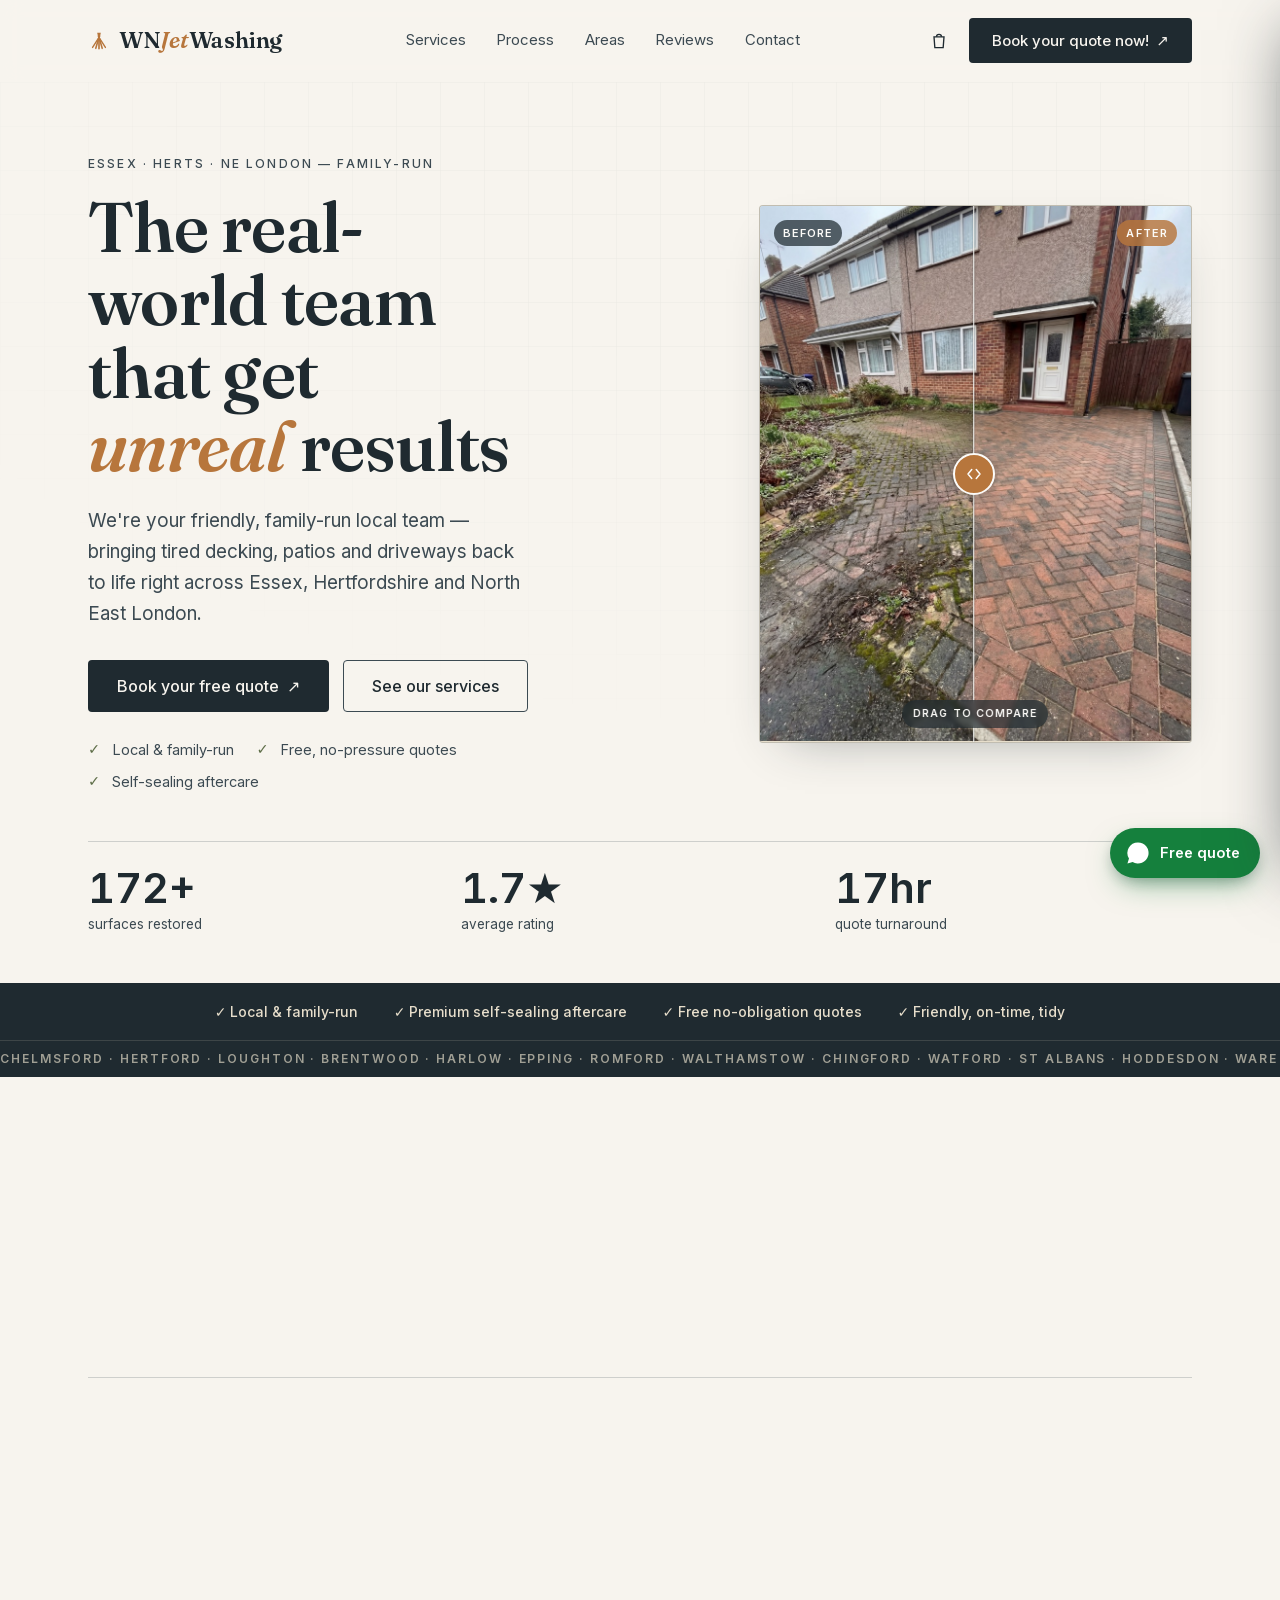
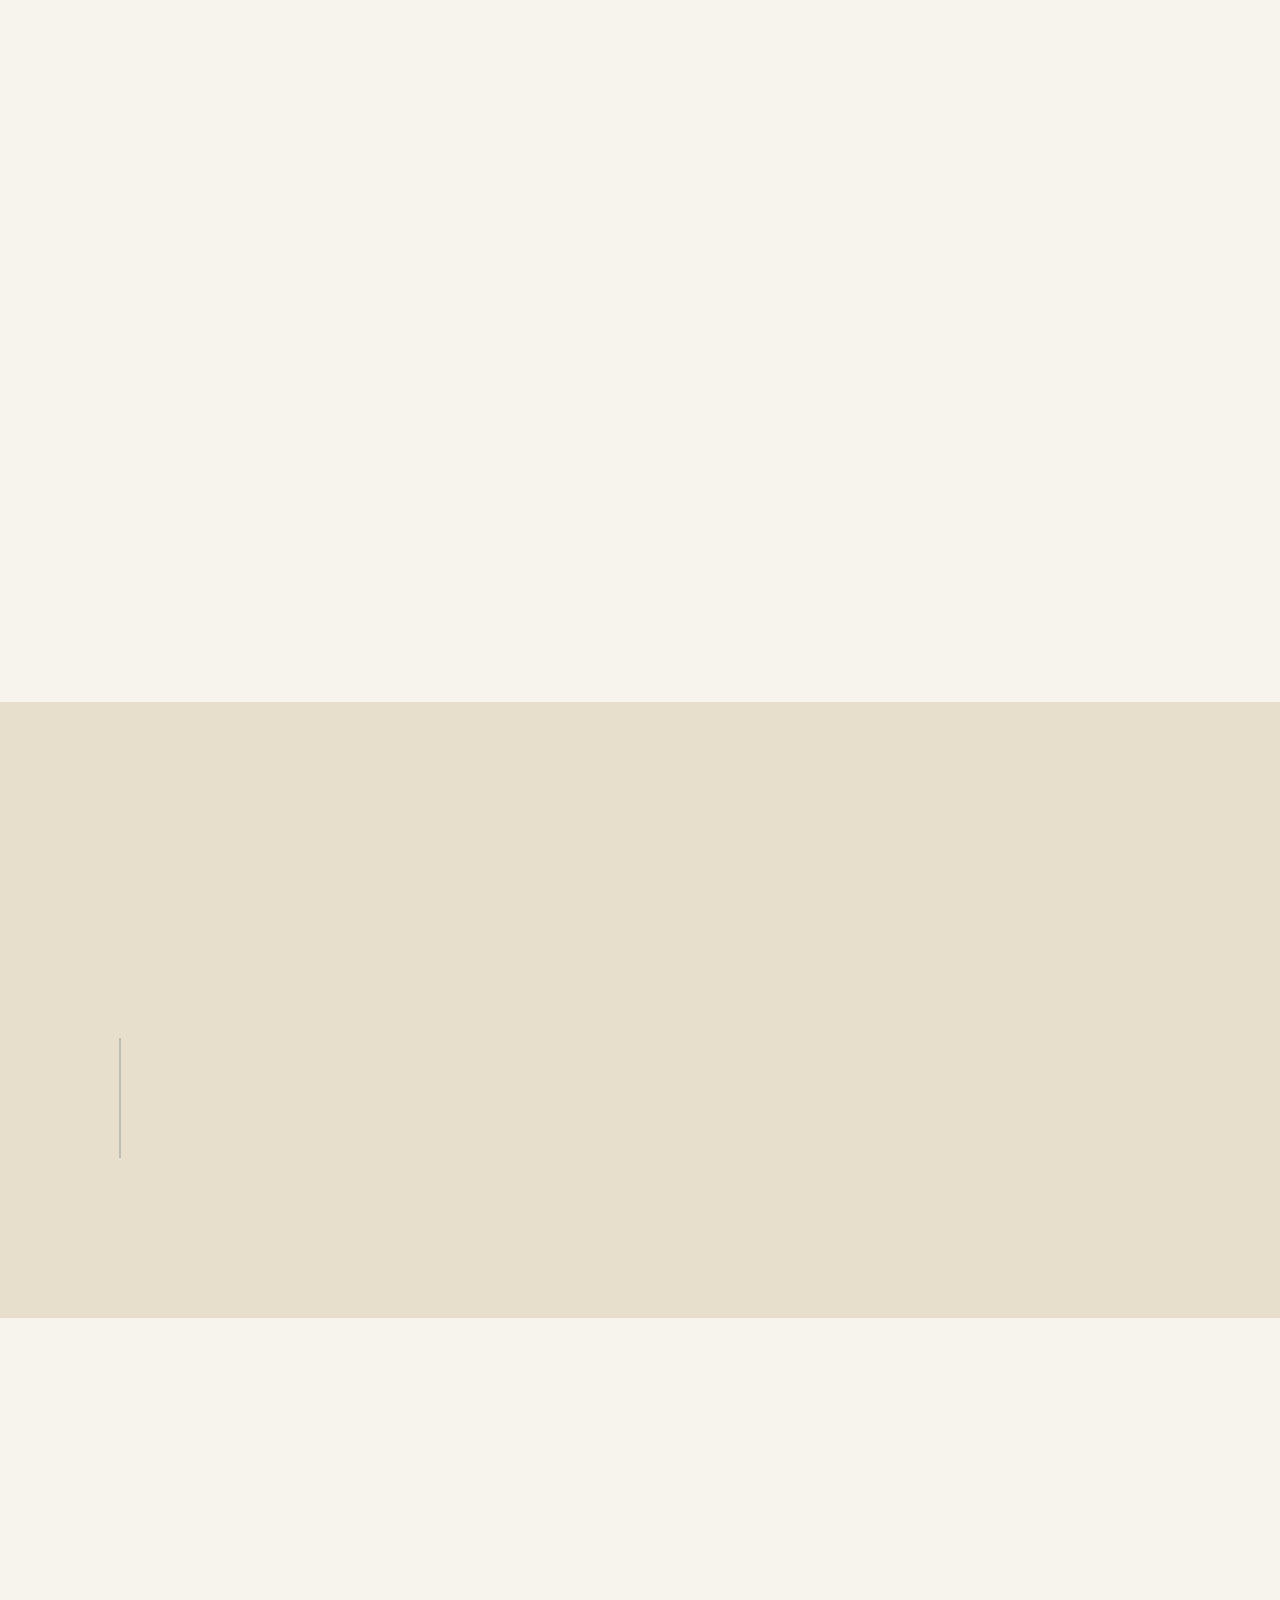
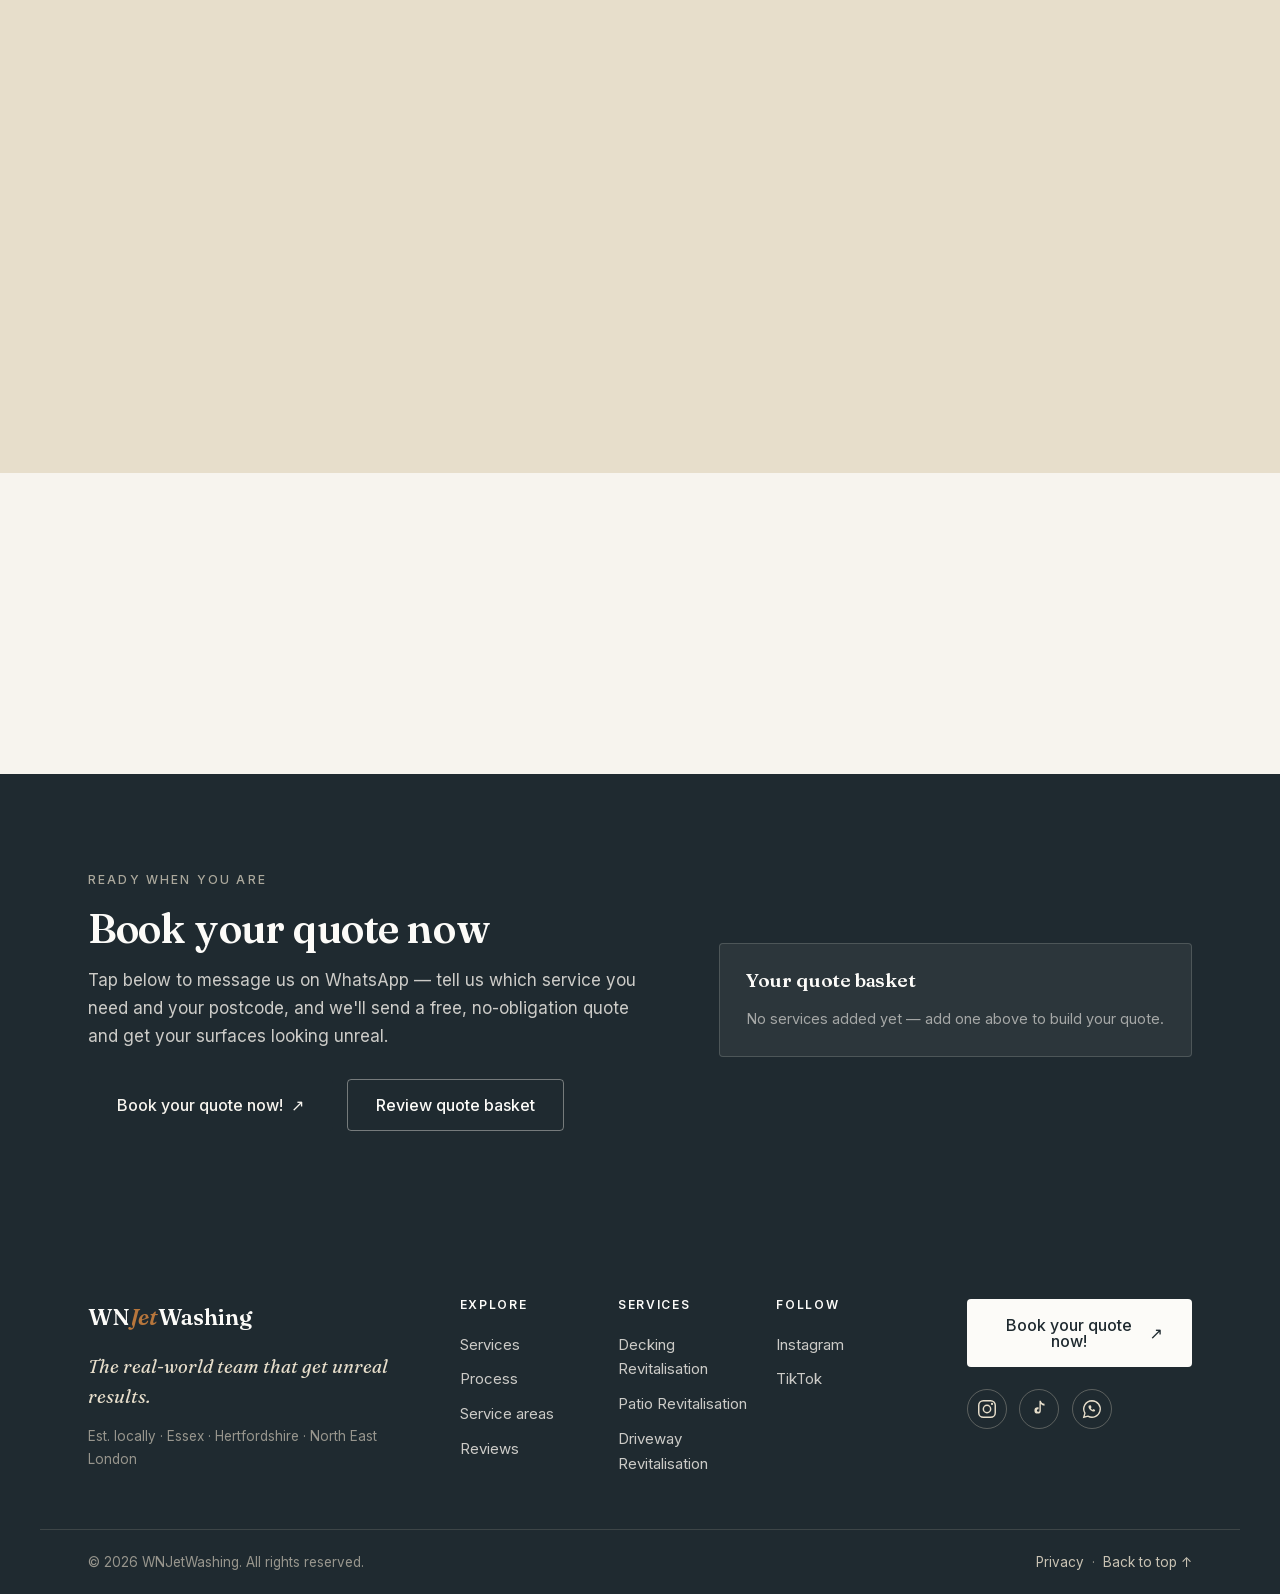
==== commit 57e78726: "before/after: use real driveway photo pair (whole image, default to clean) - replaced baked stand-in" ====
--- a/index.html
+++ b/index.html
@@ -134,10 +134,10 @@
         <div class="hero__specimen">
           <figure class="wipe wipe--photo wipe--hero" data-wipe data-wipe-demo aria-label="Before and after of a driveway we jet washed — drag to compare">
             <div class="wipe__layer wipe__after">
-              <img src="assets/img/hero-after.jpg" alt="Freshly jet-washed block-paving driveway, clean and bright" width="480" height="600" />
+              <img src="assets/img/drive-after.jpg" alt="Freshly cleaned herringbone block-paving driveway" width="886" height="1100" />
             </div>
             <div class="wipe__layer wipe__before" data-wipe-clip>
-              <img src="assets/img/hero-before.jpg" alt="" aria-hidden="true" width="480" height="600" />
+              <img src="assets/img/drive-before.jpg" alt="" aria-hidden="true" width="886" height="1100" />
             </div>
             <span class="wipe__divider" data-wipe-divider aria-hidden="true"></span>
             <button class="wipe__handle" data-wipe-handle role="slider"
@@ -289,10 +289,10 @@
         </div>
         <figure class="wipe wipe--photo reveal" data-wipe data-wipe-demo data-reveal aria-label="Before and after of a real driveway clean">
           <div class="wipe__layer wipe__after">
-            <img src="assets/img/feature-after.jpg" alt="Restored block-paving driveway, clean and bright" width="640" height="480" loading="lazy" />
+            <img src="assets/img/drive-after.jpg" alt="Restored block-paving driveway, clean and bright" width="886" height="1100" loading="lazy" />
           </div>
           <div class="wipe__layer wipe__before" data-wipe-clip>
-            <img src="assets/img/feature-before.jpg" alt="" aria-hidden="true" width="640" height="480" loading="lazy" />
+            <img src="assets/img/drive-before.jpg" alt="" aria-hidden="true" width="886" height="1100" loading="lazy" />
           </div>
           <span class="wipe__divider" data-wipe-divider aria-hidden="true"></span>
           <button class="wipe__handle" data-wipe-handle role="slider"
--- a/assets/css/styles.css
+++ b/assets/css/styles.css
@@ -207,10 +207,11 @@
   border: 1px solid var(--hairline); box-shadow: var(--shadow-soft); user-select: none; touch-action: pan-y;
   background: var(--sandstone-buff); --pos: 50%;
 }
-.wipe--photo { aspect-ratio: 4 / 3; }
-.wipe--hero { aspect-ratio: 4 / 5; }
+.wipe--photo { aspect-ratio: 886 / 1100; }
+.wipe--hero { aspect-ratio: 886 / 1100; }
 .wipe__layer { position: absolute; inset: 0; }
-.wipe__layer img { width: 100%; height: 100%; object-fit: cover; }
+/* contain + matching aspect = the WHOLE photo shows, never zoomed/cropped */
+.wipe__layer img { width: 100%; height: 100%; object-fit: contain; }
 .wipe__layer picture { display: block; width: 100%; height: 100%; }
 /* uniform Slate-Ink grade on the services photos */
 .svc-row__media::after {
@@ -345,6 +346,7 @@
 .feature { padding: clamp(3.5rem, 8vw, 6rem) 0; }
 .feature__inner { display: grid; grid-template-columns: 1fr 1fr; gap: clamp(2rem, 5vw, 4rem); align-items: center; }
 .feature__copy .btn { margin-top: 1.6rem; }
+.feature .wipe { width: min(100%, 420px); justify-self: center; }
 
 /* ---------------------------------------------------------------- local / about */
 .local { padding: clamp(3.5rem, 8vw, 6rem) 0; background: var(--sandstone-buff); }
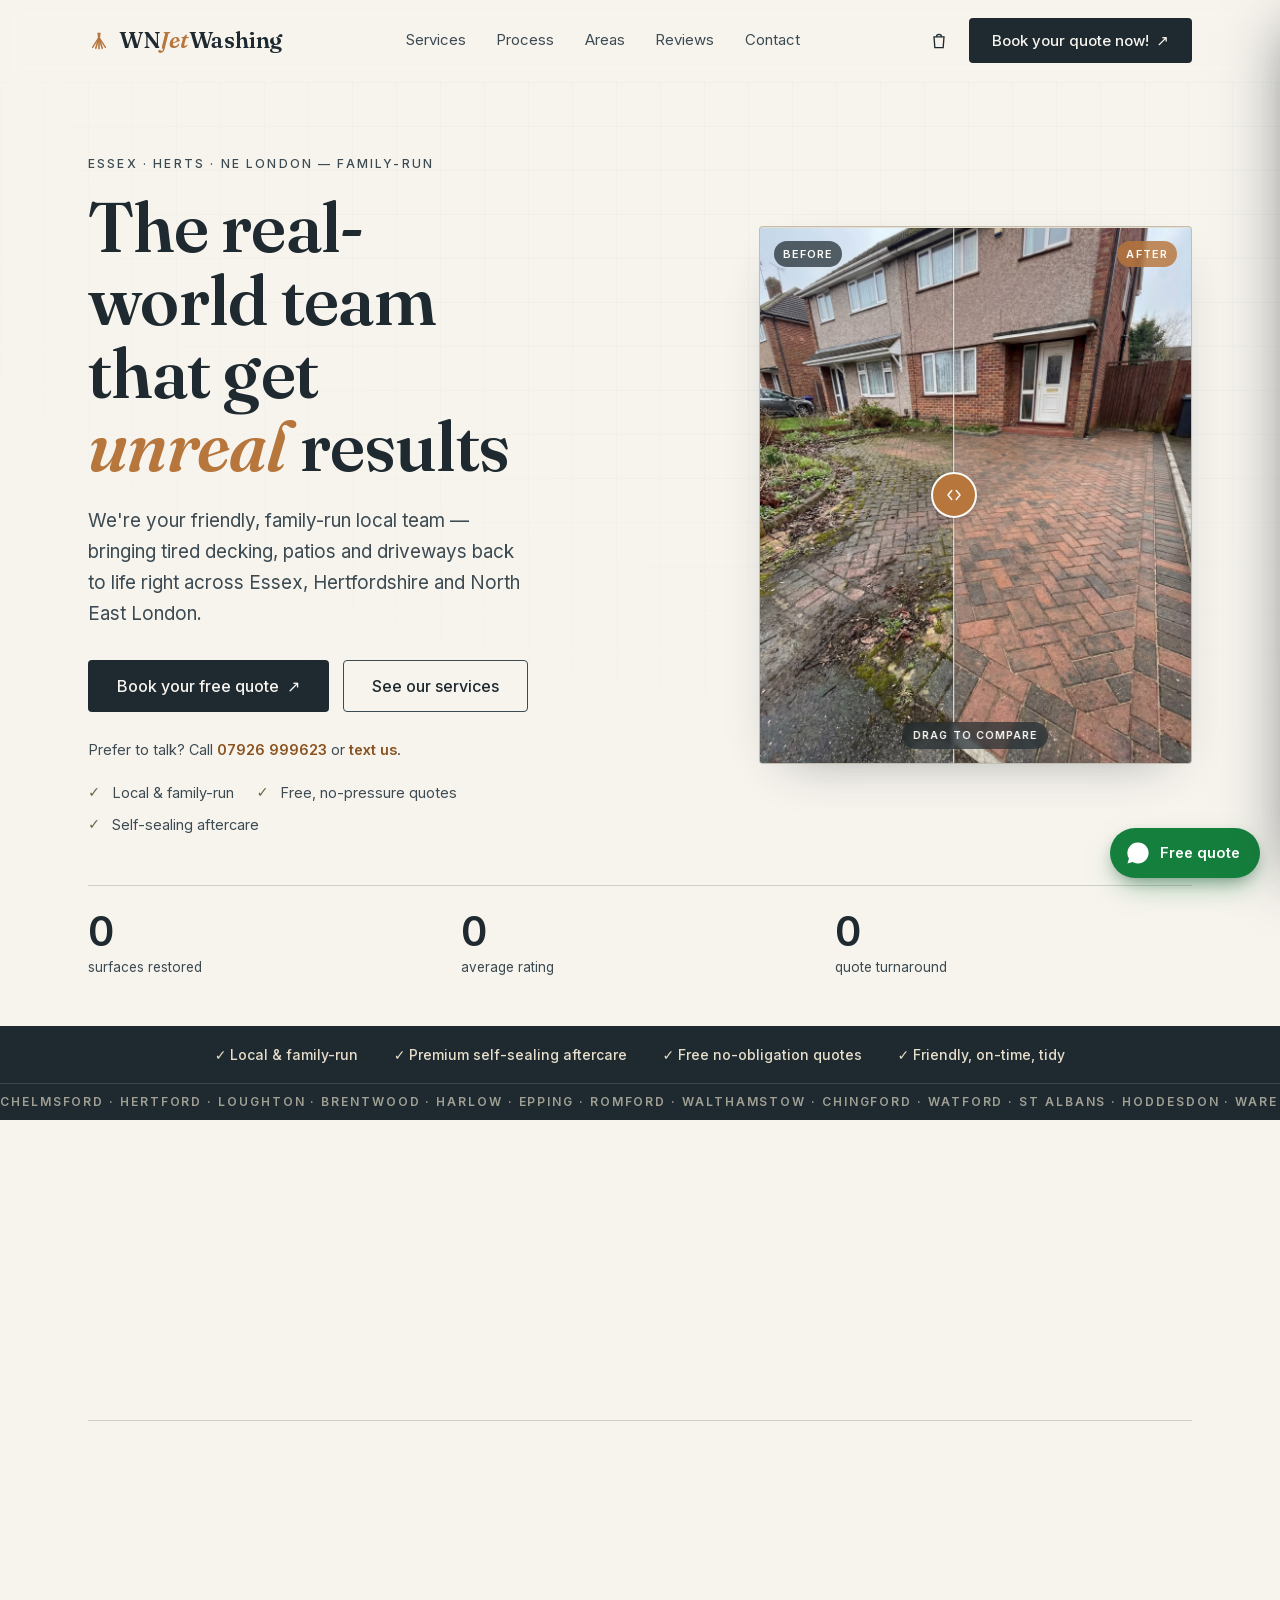
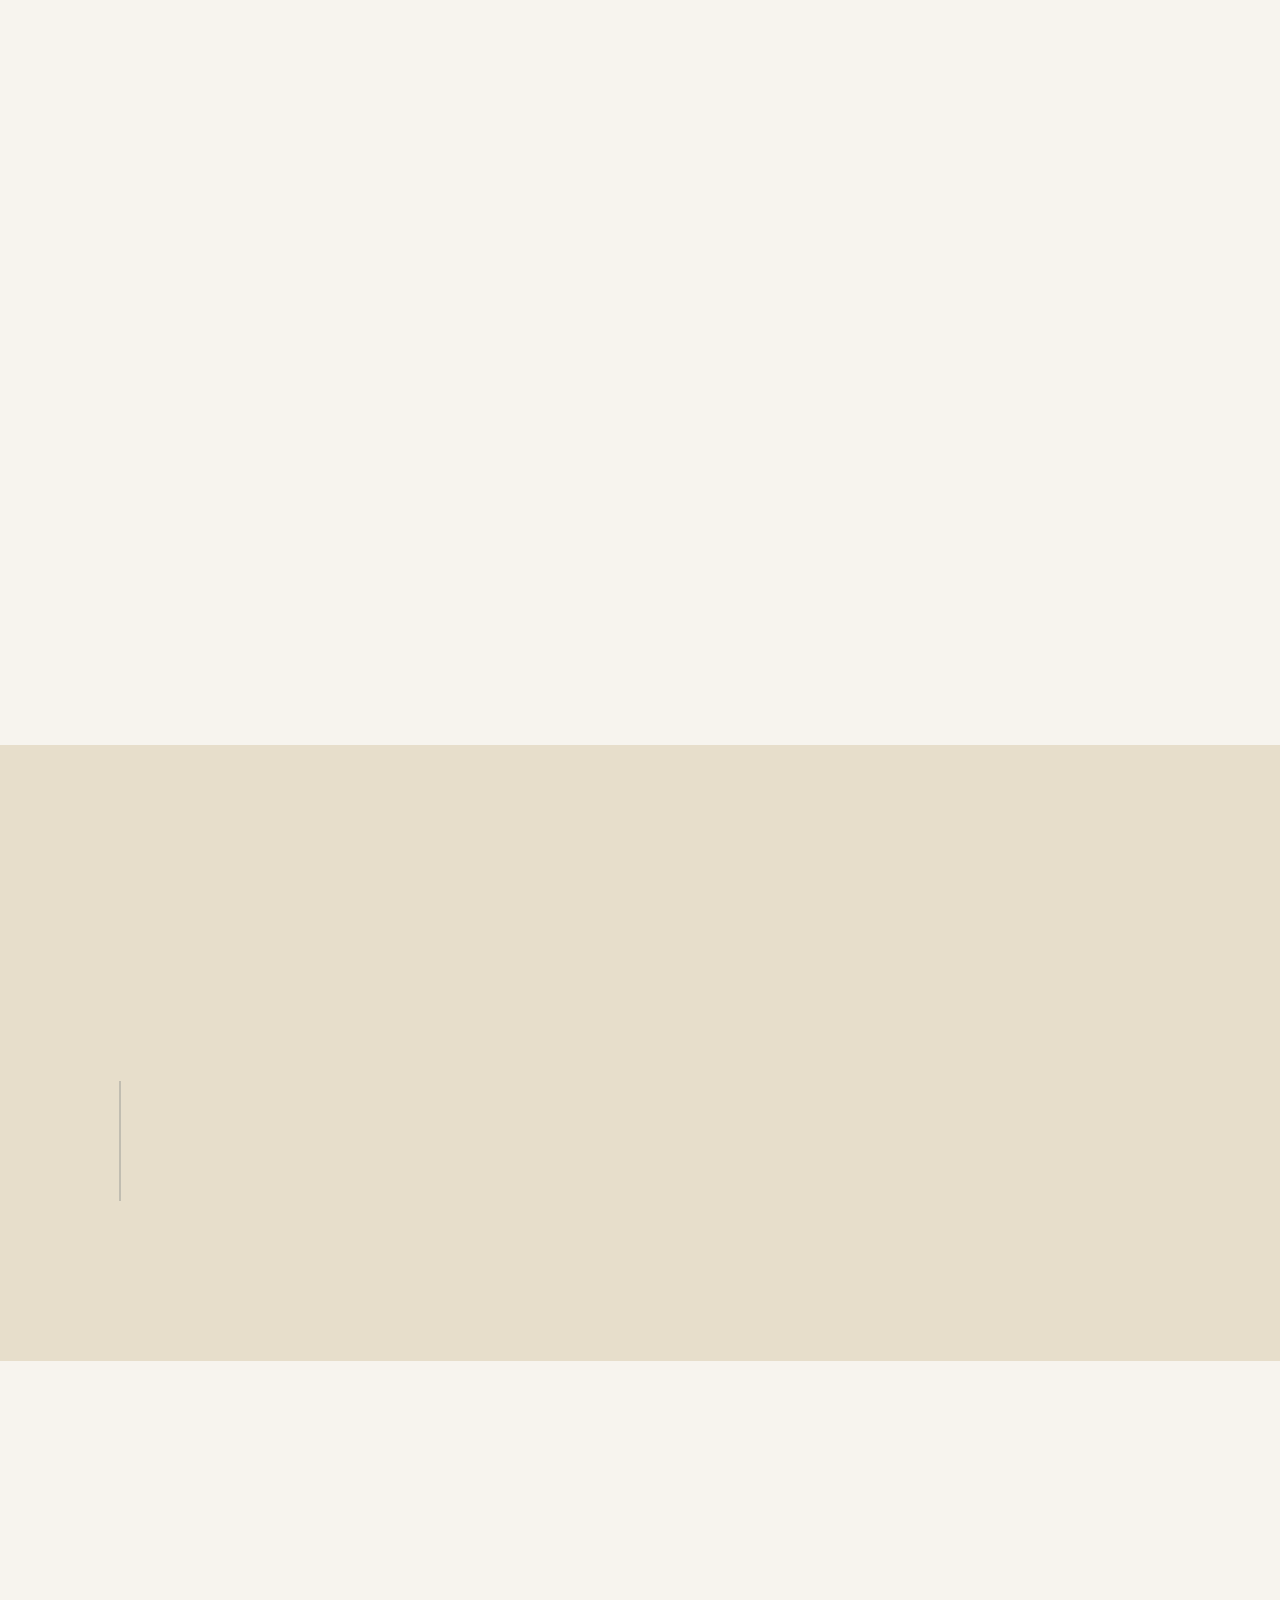
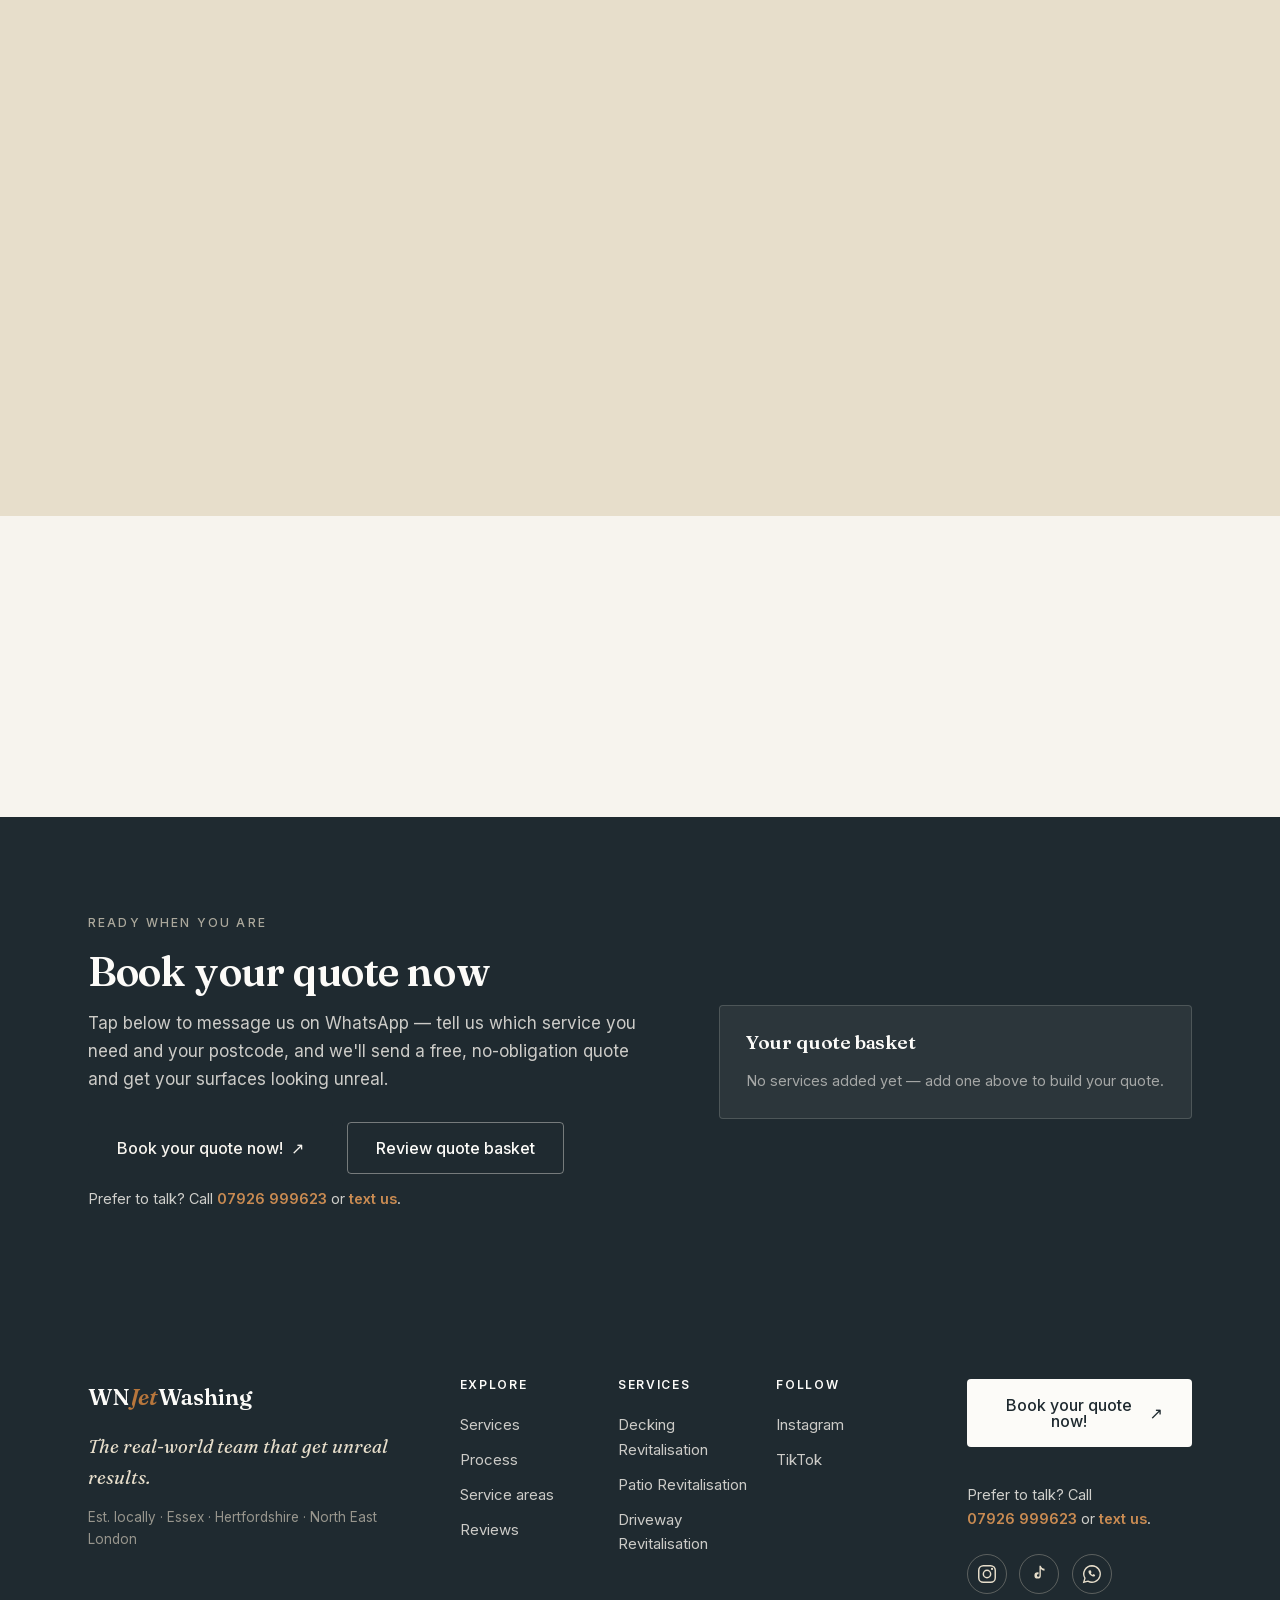
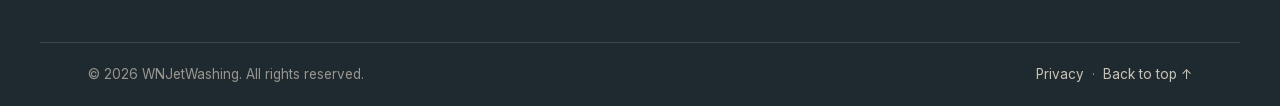
==== commit 4ea362cd: "cta: add tappable call/text option (tel:/sms:) beside WhatsApp Audit move #2 — phone fallback under " ====
--- a/index.html
+++ b/index.html
@@ -123,6 +123,7 @@
             <button class="btn btn--primary btn--lg" data-book>Book your free quote <span aria-hidden="true">↗</span></button>
             <button class="btn btn--ghost btn--lg" data-scroll="#services">See our services</button>
           </div>
+          <p class="contact-alt">Prefer to talk? Call <a href="tel:+447926999623">07926&nbsp;999623</a> or <a href="sms:+447926999623">text us</a>.</p>
           <ul class="ticks" aria-label="Why choose us">
             <li>Local &amp; family-run</li>
             <li>Free, no-pressure quotes</li>
@@ -489,6 +490,7 @@
             <button class="btn btn--primary btn--lg" data-book>Book your quote now! <span aria-hidden="true">↗</span></button>
             <button class="btn btn--ghost btn--lg" data-open-basket>Review quote basket</button>
           </div>
+          <p class="contact-alt">Prefer to talk? Call <a href="tel:+447926999623">07926&nbsp;999623</a> or <a href="sms:+447926999623">text us</a>.</p>
         </div>
         <aside class="quote-summary" data-quote-summary aria-label="Your quote basket summary">
           <h3>Your quote basket</h3>
@@ -530,6 +532,7 @@
       </nav>
       <div class="footer__cta">
         <button class="btn btn--light btn--lg" data-book>Book your quote now! <span aria-hidden="true">↗</span></button>
+        <p class="contact-alt">Prefer to talk? Call <a href="tel:+447926999623">07926&nbsp;999623</a> or <a href="sms:+447926999623">text us</a>.</p>
         <div class="footer__social">
           <a href="https://www.instagram.com/wnjetwashing/" target="_blank" rel="noopener noreferrer" aria-label="WNJetWashing on Instagram">
             <svg viewBox="0 0 24 24" width="22" height="22" aria-hidden="true"><rect x="3" y="3" width="18" height="18" rx="5" fill="none" stroke="currentColor" stroke-width="1.6"/><circle cx="12" cy="12" r="4" fill="none" stroke="currentColor" stroke-width="1.6"/><circle cx="17.5" cy="6.5" r="1.2" fill="currentColor"/></svg>
--- a/assets/css/styles.css
+++ b/assets/css/styles.css
@@ -192,6 +192,14 @@
 /* hero accent word */
 .hero__accent { font-style: italic; color: var(--restored-timber); }
 
+/* call/text fallback line beside the WhatsApp CTAs */
+.contact-alt { font-size: 14.5px; color: var(--wet-stone); margin: 0.85rem 0 0; }
+.contact-alt a { color: var(--timber-text); font-weight: 600; white-space: nowrap; }
+.hero__cta-row + .contact-alt { margin-bottom: 1.2rem; }
+/* on the dark sections (final CTA + footer) */
+.final-cta .contact-alt, .footer .contact-alt { color: rgba(247,244,238,0.82); }
+.final-cta .contact-alt a, .footer .contact-alt a { color: var(--timber-soft); }
+
 .ticks { list-style: none; padding: 0; display: flex; flex-wrap: wrap; gap: 0.5rem 1.4rem; }
 .ticks li { position: relative; padding-left: 1.5rem; font-size: 14.5px; color: var(--wet-stone); }
 .ticks li::before {
@@ -232,10 +240,28 @@
 .wipe__divider { position: absolute; top: 0; bottom: 0; left: var(--pos); width: 1.5px; background: var(--spray-white); transform: translateX(-50%); box-shadow: 0 0 0 1px rgba(31,42,48,0.15); }
 .wipe__handle {
   position: absolute; top: 50%; left: var(--pos); transform: translate(-50%, -50%);
-  width: 42px; height: 42px; border-radius: 999px; border: 2px solid var(--spray-white);
+  width: 46px; height: 46px; border-radius: 999px; border: 2px solid var(--spray-white);
   background: var(--restored-timber); color: var(--spray-white);
   display: grid; place-items: center; box-shadow: 0 6px 18px -6px rgba(31,42,48,0.6); z-index: 3;
-}
+  cursor: ew-resize; animation: handleBreathe 1.9s ease-in-out infinite;
+}
+/* sonar-ping halo + breathing so it's obvious the handle is draggable (stops once touched) */
+.wipe__handle::before {
+  content: ""; position: absolute; inset: 0; border-radius: 999px; pointer-events: none;
+  box-shadow: 0 0 0 0 color-mix(in srgb, var(--restored-timber) 65%, transparent);
+  animation: handlePing 1.9s ease-out infinite;
+}
+@keyframes handleBreathe {
+  0%, 100% { transform: translate(-50%, -50%) scale(1); }
+  50%      { transform: translate(-50%, -50%) scale(1.12); }
+}
+@keyframes handlePing {
+  0%   { box-shadow: 0 0 0 0 color-mix(in srgb, var(--restored-timber) 60%, transparent); }
+  70%  { box-shadow: 0 0 0 18px color-mix(in srgb, var(--restored-timber) 0%, transparent); }
+  100% { box-shadow: 0 0 0 0 color-mix(in srgb, var(--restored-timber) 0%, transparent); }
+}
+.wipe.touched .wipe__handle { animation: none; }
+.wipe.touched .wipe__handle::before { animation: none; display: none; }
 .wipe__tag {
   position: absolute; top: 14px; font-family: var(--sans); font-size: 11px; font-weight: 600; letter-spacing: 0.1em;
   text-transform: uppercase; padding: 4px 9px; border-radius: 999px; color: var(--spray-white);
@@ -594,6 +620,8 @@
   .droplets { display: none; }
   .marquee__track { animation: none; flex-wrap: wrap; white-space: normal; }
   .wipe__hint { animation: none; }
+  .wipe__handle { animation: none; transform: translate(-50%, -50%); }
+  .wipe__handle::before { display: none; }
   .svc-row__media { clip-path: inset(0 0 0 0) !important; }
   .timeline__line::after { transform: scaleY(1); }
 }
